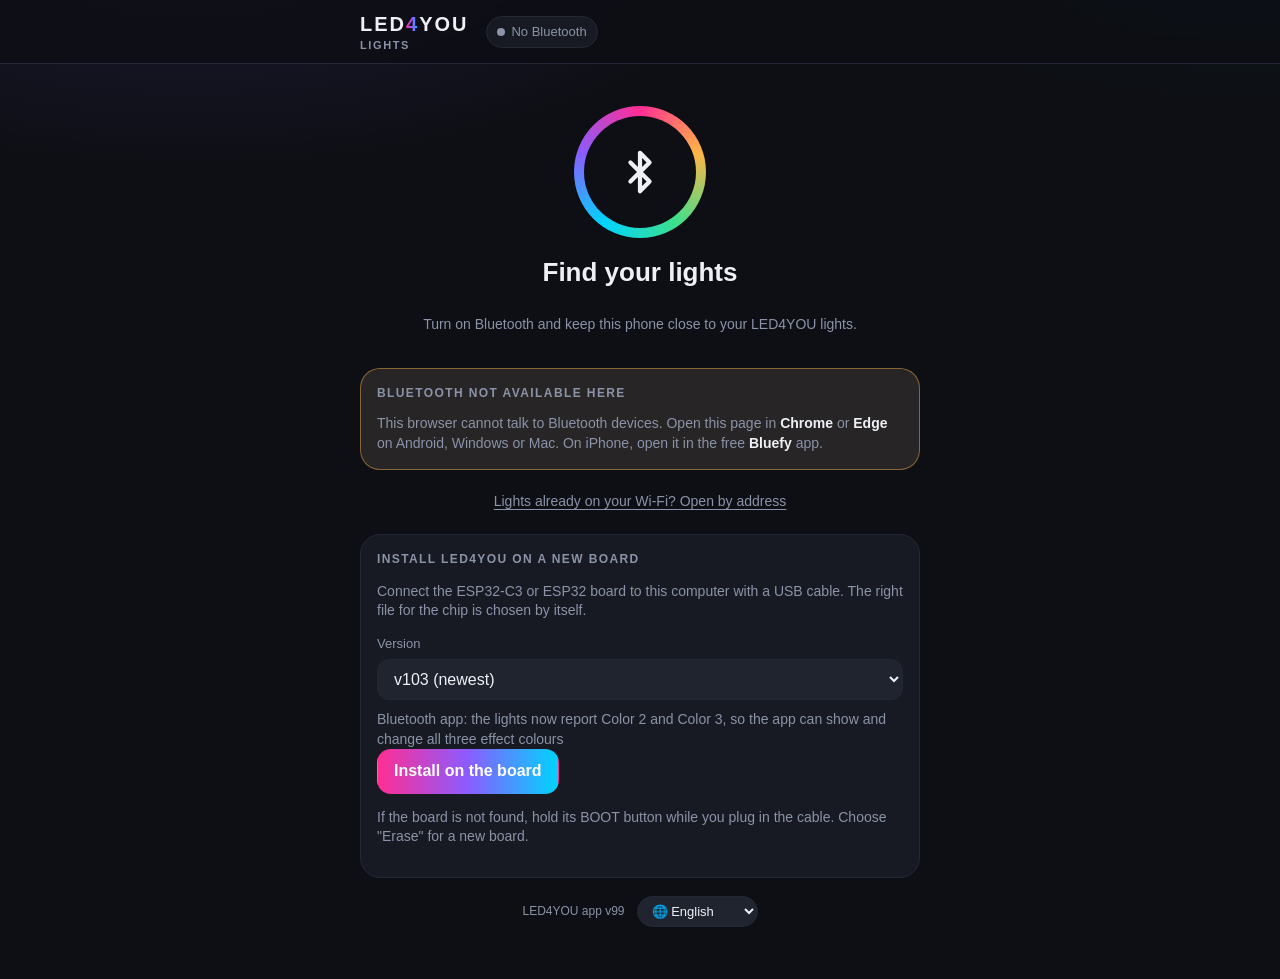
==== index.html @ 5abee354 "App v99: pictures move together or take turns in the GIF maker Co-Authored-By: Claude Opus 5.5 <nore" ====
<!doctype html>
<html lang="en">
<head>
<meta charset="utf-8">
<meta name="viewport" content="width=device-width, initial-scale=1, viewport-fit=cover">
<title>LED4YOU</title>
<meta name="theme-color" content="#0d0f14">
<link rel="manifest" href="manifest.webmanifest">
<script src="i18n.js?v=99"></script>
<script src="studio.js?v=99"></script>
<link rel="icon" href="icon-192.png" type="image/png">
<link rel="apple-touch-icon" href="icon-192.png">
<meta name="mobile-web-app-capable" content="yes">
<style>
/* Layout: one column of control cards under a sticky connection header; matches the LED4YOU v4 web UI */
:root {
	--bg: #0d0f14; --card: #171a22; --line: #232836; --raise: #20242f;
	--fg: #eef0f6; --muted: #8b93a8; --hot: #ff2e93; --violet: #8b5cff; --cyan: #00d4ff; --amber: #ffb547;
	--ok: #3ee089; --bad: #ff4d6d;
	--ag: linear-gradient(90deg, var(--hot), var(--violet) 50%, var(--cyan));
	--font: "Segoe UI", Roboto, "Helvetica Neue", Arial, sans-serif;
	--rad: 20px; --rad-s: 14px;
	color-scheme: dark;
}
* { box-sizing: border-box; }
[hidden] { display: none !important; }
html, body { margin: 0; }
body {
	background: radial-gradient(900px 420px at 15% -120px, rgba(139,92,255,.16), transparent 70%), radial-gradient(800px 380px at 100% -160px, rgba(0,212,255,.10), transparent 70%), var(--bg);
	background-attachment: fixed;
	color: var(--fg); font: 16px/1.4 var(--font);
	padding-left: max(16px, env(safe-area-inset-left, 0px)); padding-right: max(16px, env(safe-area-inset-right, 0px));
	padding-bottom: calc(24px + env(safe-area-inset-bottom, 0px));
	-webkit-tap-highlight-color: transparent;
}
main { max-width: 560px; margin: 0 auto; padding-top: 14px; display: flex; flex-direction: column; gap: 12px; }
header {
	position: sticky; top: 0; z-index: 5; margin: 0 calc(-1 * max(16px, env(safe-area-inset-left, 0px)));
	padding: calc(10px + env(safe-area-inset-top, 0px)) max(16px, env(safe-area-inset-right, 0px)) 10px max(16px, env(safe-area-inset-left, 0px));
	background: rgba(13,15,20,.85); -webkit-backdrop-filter: blur(14px); backdrop-filter: blur(14px);
	border-bottom: 1px solid var(--line);
}
.hrow { max-width: 560px; margin: 0 auto; display: flex; align-items: center; gap: 10px; }
.logo { font-weight: 800; font-size: 20px; letter-spacing: 2px; }
.logo b { background: var(--ag); -webkit-background-clip: text; background-clip: text; color: transparent; }
.logo small { display: block; font-size: 11px; letter-spacing: 1.6px; color: var(--muted); font-weight: 700; text-transform: uppercase; }
.pill { margin-left: auto; display: inline-flex; align-items: center; gap: 6px; font-size: 13px; color: var(--muted); padding: 6px 10px; border-radius: 999px; border: 1px solid var(--line); background: var(--card); white-space: nowrap; max-width: 52vw; overflow: hidden; text-overflow: ellipsis; }
.pill i { width: 8px; height: 8px; border-radius: 50%; background: var(--muted); flex: none; }
.pill.on i { background: var(--ok); box-shadow: 0 0 8px var(--ok); }
.pill.busy i { background: var(--amber); animation: blink 1s infinite; }
@keyframes blink { 50% { opacity: .3; } }
button { font: inherit; color: inherit; cursor: pointer; }
.btn { border: 1px solid var(--line); background: var(--raise); border-radius: var(--rad-s); padding: 10px 16px; }
.btn:hover { border-color: var(--violet); }
.btn.primary { background: var(--ag); border-color: transparent; color: #fff; font-weight: 700; }
:focus-visible { outline: 2px solid var(--cyan); outline-offset: 2px; }
.card { background: var(--card); border: 1px solid var(--line); border-radius: var(--rad); padding: 16px; }
.ct { font-size: 12px; font-weight: 700; letter-spacing: 1.4px; text-transform: uppercase; color: var(--muted); margin: 0 0 12px; display: flex; justify-content: space-between; align-items: center; }
.ct span { letter-spacing: 0; text-transform: none; font-weight: 600; color: var(--fg); font-variant-numeric: tabular-nums; }
.note { font-size: 14px; color: var(--muted); }
.note b { color: var(--fg); }
.warn { border-color: rgba(255,181,71,.45); background: linear-gradient(rgba(255,181,71,.07), rgba(255,181,71,.07)), var(--card); }
.connect-card { display: flex; flex-direction: column; gap: 12px; align-items: flex-start; }
#controls.off { opacity: .45; pointer-events: none; filter: saturate(.6); }
#controls { display: flex; flex-direction: column; gap: 12px; transition: opacity .3s; }

/* power + brightness */
.power-row { display: flex; align-items: center; gap: 16px; }
#power { width: 64px; height: 64px; flex: none; border-radius: 50%; border: 1px solid var(--line); background: var(--raise); color: var(--muted); display: grid; place-items: center; transition: background .3s, box-shadow .3s, color .3s; }
#power svg { width: 28px; height: 28px; }
#power.lit { background: var(--ag); color: #fff; border-color: transparent; box-shadow: 0 0 22px -2px rgba(255,46,147,.7); }
.bri { flex: 1; min-width: 0; }
input[type=range] { -webkit-appearance: none; appearance: none; width: 100%; height: 32px; background: transparent; margin: 0; }
input[type=range]::-webkit-slider-runnable-track { height: 8px; border-radius: 8px; background: linear-gradient(90deg, var(--fill) var(--p, 50%), var(--raise) var(--p, 50%)); }
input[type=range]::-moz-range-track { height: 8px; border-radius: 8px; background: linear-gradient(90deg, var(--fill) var(--p, 50%), var(--raise) var(--p, 50%)); }
input[type=range]::-webkit-slider-thumb { -webkit-appearance: none; width: 24px; height: 24px; margin-top: -8px; border-radius: 50%; background: #fff; box-shadow: 0 0 0 3px var(--fill), 0 2px 8px rgba(0,0,0,.5); }
input[type=range]::-moz-range-thumb { width: 24px; height: 24px; border: 0; border-radius: 50%; background: #fff; box-shadow: 0 0 0 3px var(--fill), 0 2px 8px rgba(0,0,0,.5); }
#bri { --fill: var(--amber); }
#sx, #ix { --fill: var(--hot); }
.lbl { display: flex; justify-content: space-between; font-size: 13px; color: var(--muted); font-variant-numeric: tabular-nums; }

/* colour */
.color-row { display: flex; gap: 14px; align-items: center; }
.color-row { flex-wrap: wrap; }
.cslots { display: flex; gap: 12px; flex: none; }
.cslot { display: flex; flex-direction: column; align-items: center; gap: 4px; font-size: 12px; color: var(--muted); cursor: pointer; }
.cslot.sel { color: var(--fg); font-weight: 600; }
.cslot input { width: 52px; height: 52px; flex: none; border: 0; padding: 0; background: none; border-radius: 50%; cursor: pointer; }
.cslot.main input { width: 64px; height: 64px; }
.cslot input::-webkit-color-swatch-wrapper { padding: 0; }
.cslot input::-webkit-color-swatch { border: 2px solid var(--line); border-radius: 50%; }
.cslot input::-moz-color-swatch { border: 2px solid var(--line); border-radius: 50%; }
.cslot.sel input::-webkit-color-swatch { border: 3px solid var(--fg); }
.cslot.sel input::-moz-color-swatch { border: 3px solid var(--fg); }
.sw { display: flex; flex-wrap: wrap; gap: 8px; min-width: 0; }
.sw button { width: 34px; height: 34px; border-radius: 12px; border: 1px solid rgba(255,255,255,.12); }

/* effects list */
.search { width: 100%; padding: 11px 14px; border-radius: var(--rad-s); border: 1px solid var(--line); background: var(--raise); color: var(--fg); font: inherit; margin-bottom: 10px; }
.fxbig { margin: 0 0 10px; display: flex; flex-direction: column; gap: 6px; }
#fxlist { max-height: 300px; overflow-y: auto; display: flex; flex-direction: column; gap: 6px; padding-right: 2px; }
#fxlist button { text-align: left; padding: 11px 128px 11px 40px; border-radius: 12px; border: 1px solid var(--line); background: var(--bg); position: relative; }
#fxlist button::before { content: ""; position: absolute; left: 14px; top: 50%; width: 14px; height: 14px; margin-top: -7px; border-radius: 50%; border: 2px solid #3b4255; }
#fxlist button.sel { border-color: transparent; background: linear-gradient(var(--raise), var(--raise)) padding-box, var(--ag) border-box; }
#fxlist button canvas.pv { position: absolute; right: 12px; top: 50%; margin-top: -6px; width: 104px; }
#pallist { max-height: 320px; overflow-y: auto; display: grid; grid-template-columns: repeat(auto-fill, minmax(140px, 1fr)); gap: 6px; margin-top: 8px; }
#pallist button { text-align: left; padding: 8px 10px; border-radius: 12px; border: 1px solid var(--line); background: var(--bg); font-size: 13px; display: flex; flex-direction: column; gap: 6px; }
#pallist button.sel { border-color: transparent; background: linear-gradient(var(--raise), var(--raise)) padding-box, var(--ag) border-box; }
#pallist .pbar { height: 12px; border-radius: 6px; border: 1px solid rgba(255,255,255,.08); }
#fxlist button.sel::before { border: 0; background: var(--ag); }
.fx-sliders { display: grid; gap: 6px; margin-top: 14px; }
select { width: 100%; padding: 11px 14px; border-radius: var(--rad-s); border: 1px solid var(--line); background: var(--raise); color: var(--fg); font: inherit; }

/* presets */
.pgrid { display: grid; grid-template-columns: repeat(5, 1fr); gap: 8px; }
.pgrid button { padding: 12px 0; border-radius: 12px; border: 1px solid var(--line); background: var(--raise); font-weight: 700; font-variant-numeric: tabular-nums; }
.pgrid button { position: relative; color: var(--muted); }
.pgrid button.has { color: var(--fg); border-color: var(--violet); background: color-mix(in srgb, var(--violet) 22%, var(--raise)); }
.pgrid button.has::after { content: ""; position: absolute; top: 6px; right: 6px; width: 6px; height: 6px; border-radius: 50%; background: var(--cyan); }
.pgrid button.sel { background: var(--ag); color: #fff; border-color: transparent; }
.pgrid.saving button { border: 2px dashed var(--amber); }
#psCur { font-weight: 600; }
.fwnote { border-color: var(--cyan); background: linear-gradient(135deg, #0b2a3a, var(--card) 60%); }
.fwnote .btn { margin-top: 10px; }
.peekcard canvas { width: 100%; display: block; border-radius: 12px; background: #05060a; }
.appver { text-align: center; font-size: 12px; color: var(--muted); padding: 18px 0 28px; display: flex; gap: 12px; justify-content: center; align-items: center; flex-wrap: wrap; }
.langpick { background: var(--raise); color: var(--fg); border: 1px solid var(--line); border-radius: 999px; padding: 6px 10px; font: inherit; font-size: 13px; width: auto; }
.psedit { margin-top: 12px; padding-top: 12px; border-top: 1px solid var(--line); display: flex; flex-direction: column; gap: 8px; }
.psedit label { font-size: 13px; color: var(--muted); }
.psedit .prow { margin-top: 0; }
.prow { display: flex; gap: 8px; align-items: center; margin-top: 12px; }
.prow .note { flex: 1; font-size: 13px; color: var(--muted); }
#psSave.on { background: var(--amber); color: #1a1205; border-color: transparent; font-weight: 700; }
.wifi { display: flex; flex-direction: column; gap: 6px; }
.wifi label { font-size: 13px; color: var(--muted); }
.wifi .search { margin-bottom: 6px; }
.wifi .btn { align-self: flex-start; margin-top: 4px; }
#wifiState.ok { color: var(--ok); }
#wifiMsg a { color: var(--cyan); }
.screen { display: flex; flex-direction: column; gap: 12px; }
.hello { font-size: 24px; line-height: 1.2; margin: 8px 2px 4px; text-wrap: balance; }
.choice { display: flex; align-items: center; gap: 16px; text-align: left; padding: 20px 18px; border-radius: var(--rad); border: 1px solid var(--line); background: var(--card); transition: border-color .2s, transform .1s; }
.choice:hover { border-color: var(--violet); }
.choice:active { transform: scale(.99); }
.choice .ic { width: 56px; height: 56px; flex: none; border-radius: 18px; display: grid; place-items: center; color: #fff; }
.choice .ic svg { width: 28px; height: 28px; }
.choice .ic.ble { background: linear-gradient(135deg, var(--violet), var(--cyan)); }
.choice .ic.wifi { background: linear-gradient(135deg, var(--hot), var(--amber)); }
.choice .txt { display: flex; flex-direction: column; gap: 4px; min-width: 0; }
.choice b { font-size: 18px; }
.choice small { color: var(--muted); font-size: 14px; }
.choice[disabled] { opacity: .5; cursor: not-allowed; }
.back { width: 38px; height: 38px; border-radius: 12px; border: 1px solid var(--line); background: var(--card); font-size: 18px; }
.linkbtn { display: inline-block; margin-top: 12px; text-decoration: none; color: var(--fg); }
.saved { display: flex; flex-wrap: wrap; gap: 8px; margin: 12px 0; }
.saved:empty { display: none; }
.saved a { padding: 8px 12px; border-radius: 999px; border: 1px solid var(--line); background: var(--raise); color: var(--fg); text-decoration: none; font-size: 14px; }
.hero { display: flex; flex-direction: column; align-items: center; text-align: center; gap: 10px; padding: 28px 8px 8px; }
.hero h1 { margin: 6px 0 0; font-size: 26px; }
.ring { width: 132px; height: 132px; border-radius: 50%; display: grid; place-items: center; background: conic-gradient(from 0deg, var(--hot), var(--amber), var(--ok), var(--cyan), var(--violet), var(--hot)); animation: spin 8s linear infinite; }
.ring span { width: 112px; height: 112px; border-radius: 50%; background: var(--bg); display: grid; place-items: center; color: var(--fg); animation: spin 8s linear infinite reverse; }
.ring svg { width: 46px; height: 46px; }
@keyframes spin { to { transform: rotate(360deg); } }
.btn.big { font-size: 18px; padding: 14px 34px; margin-top: 8px; border-radius: 18px; }
.linkish { background: none; border: 0; color: var(--muted); text-decoration: underline; text-underline-offset: 3px; padding: 10px; align-self: center; font-size: 14px; }
.ipbig { font-size: 28px; font-weight: 800; letter-spacing: .5px; font-variant-numeric: tabular-nums; margin-bottom: 4px; }
.row { display: flex; flex-wrap: wrap; gap: 8px; margin-top: 12px; }
.install { margin-left: auto; padding: 7px 12px; font-size: 13px; border-radius: 999px; }
.install + .pill { margin-left: 8px; }
#layBox, #scanBox { display: flex; flex-direction: column; gap: 12px; }
.tabs { display: flex; gap: 4px; background: var(--card); border: 1px solid var(--line); border-radius: 16px; padding: 4px; overflow-x: auto; scrollbar-width: none; }
.tabs button { flex: 1 1 auto; padding: 9px 8px; border-radius: 12px; border: 0; background: none; color: var(--muted); font-weight: 600; font-size: 13px; white-space: nowrap; }
.tabs button.sel { background: var(--raise); color: var(--fg); }
.pane { display: flex; flex-direction: column; gap: 12px; }
.fxkind { margin-bottom: 10px; }
.filebtn { display: inline-block; margin-top: 12px; }
.pacanvas { display: block; margin: 14px auto 0; width: min(100%, 256px); image-rendering: pixelated; border-radius: 8px; border: 1px solid var(--line); background: #000; }
.bar { height: 8px; border-radius: 8px; background: var(--raise); margin-top: 12px; overflow: hidden; }
.bar i { display: block; height: 100%; width: 0; background: var(--ag); transition: width .2s; }
.giflist { display: flex; flex-direction: column; gap: 6px; }
.gifrow { display: flex; align-items: center; gap: 8px; padding: 8px 10px; border: 1px solid var(--line); border-radius: 12px; background: var(--bg); }
.gifrow span { flex: 1; min-width: 0; overflow: hidden; text-overflow: ellipsis; white-space: nowrap; }
.gifrow button { padding: 6px 12px; border-radius: 10px; border: 1px solid var(--line); background: var(--raise); font-size: 14px; }
.setup { display: flex; flex-direction: column; gap: 6px; }
.setup label { font-size: 13px; color: var(--muted); }
.setup select { margin-bottom: 8px; }
.two { display: grid; grid-template-columns: 1fr 1fr; gap: 10px; }
.pnlist { display: flex; flex-direction: column; gap: 8px; margin: 6px 0 4px; }
.pnrow { border: 1px solid var(--line); border-radius: 12px; padding: 8px 10px; }
.pnrow .pnh { display: flex; justify-content: space-between; align-items: center; font-weight: 600; margin-bottom: 6px; }
.pngrid { display: grid; grid-template-columns: repeat(4, 1fr); gap: 6px; font-size: 12px; color: var(--muted); }
.pngrid input { width: 100%; min-width: 0; padding: 6px 8px; border-radius: 8px; border: 1px solid var(--line); background: var(--raise, #1a1a22); color: inherit; font: inherit; font-size: 14px; }
.dxmap { grid-template-columns: repeat(3, 1fr); margin-top: 8px; }
.dxmap select { width: 100%; padding: 6px; }
.dxlights { display: flex; flex-direction: column; gap: 6px; margin: 6px 0 10px; }
.dxlrow { display: grid; grid-template-columns: 64px 1fr 92px; gap: 6px; align-items: center; font-size: 13px; }
.dxlrow select, .dxlrow input[type=number] { width: 100%; min-width: 0; padding: 6px 8px; border-radius: 8px; border: 1px solid var(--line); background: var(--raise); color: inherit; font: inherit; font-size: 14px; margin: 0; }
.dxlrow input[type=color] { width: 100%; height: 34px; padding: 0; border: 1px solid var(--line); border-radius: 8px; background: none; }
.outgrid { grid-template-columns: 1fr 1fr; }
.outmx { margin-top: 10px; padding-top: 8px; border-top: 1px dashed var(--line); display: flex; flex-direction: column; gap: 6px; }
.outmx > label:not(.chk) { display: flex; flex-direction: column; gap: 4px; font-size: 12px; color: var(--muted); }
.outmx select { width: 100%; padding: 6px 8px; border-radius: 8px; border: 1px solid var(--line); background: var(--raise, #1a1a22); color: inherit; font: inherit; font-size: 14px; }
.outmx .chk { margin: 2px 0; }
.pnsub { border: 1px solid var(--line); border-radius: 10px; padding: 6px 8px; }
.pnsub .pnh { margin-bottom: 4px; font-size: 13px; }
.outmx details .pngrid { margin: 8px 0; }
.tgtcard:has(.tgtbar[hidden]), .tgtcard:empty { display: none; }
.tgtcard .tgtbar { margin: 0; }
.outgrid select { width: 100%; min-width: 0; padding: 6px 8px; border-radius: 8px; border: 1px solid var(--line); background: var(--raise, #1a1a22); color: inherit; font: inherit; font-size: 14px; }
.pncv { width: 100%; height: auto; display: block; margin-top: 10px; border-radius: 12px; background: #0b0b10; }
#toast { position: fixed; left: 50%; bottom: calc(20px + env(safe-area-inset-bottom, 0px)); transform: translate(-50%, 140%); transition: transform .3s; background: var(--raise); border: 1px solid var(--line); padding: 10px 16px; border-radius: 12px; font-size: 14px; max-width: calc(100% - 32px); z-index: 9; }
#toast.show { transform: translate(-50%, 0); visibility: visible; }
#toast { visibility: hidden; }
@media (prefers-reduced-motion: reduce) { * { transition: none !important; animation: none !important; } }
</style>
</head>
<body>
<header>
	<div class="hrow">
		<button class="back" id="backBtn" type="button" aria-label="Back to start" hidden>&#8592;</button>
		<div class="logo">LED<b>4</b>YOU<small id="subtitle">Lights</small></div>
		<button class="btn install" id="installBtn" type="button" hidden>Install app</button>
		<div class="pill" id="status" role="status"><i></i><span id="statusText">Not connected</span></div>
	</div>
</header>
<main>
	<section id="sStart" class="screen">
		<div class="hero">
			<div class="ring" aria-hidden="true"><span><svg viewBox="0 0 24 24" fill="none" stroke="currentColor" stroke-width="2.2" stroke-linecap="round" stroke-linejoin="round"><path d="M7 7l10 10-5 5V2l5 5L7 17"/></svg></span></div>
			<h1>Find your lights</h1>
			<p class="note">Turn on Bluetooth and keep this phone close to your LED4YOU lights.</p>
			<button class="btn primary big" id="connectBtn" type="button">Find lights</button>
		</div>
		<section class="card warn" id="unsupported" hidden>
		<div class="ct">Bluetooth not available here</div>
		<div class="note">This browser cannot talk to Bluetooth devices. Open this page in <b>Chrome</b> or <b>Edge</b> on Android, Windows or Mac. On iPhone, open it in the free <b>Bluefy</b> app.</div>
	</section>
		<button class="linkish" id="goAddr" type="button">Lights already on your Wi-Fi? Open by address</button>
		<section class="card" id="installCard">
			<div class="ct">Install LED4YOU on a new board</div>
			<p class="note">Connect the ESP32-C3 or ESP32 board to this computer with a USB cable. The right file for the chip is chosen by itself.</p>
			<div id="installBox" hidden>
				<label for="fwVer" class="lab">Version</label>
				<select id="fwVer" class="search" data-notr></select>
				<div class="note" id="fwVerNotes"></div>
				<div id="installBtnBox"></div>
				<p class="note">If the board is not found, hold its BOOT button while you plug in the cable. Choose "Erase" for a new board.</p>
			</div>
			<p class="note warnline" id="installNoSerial" hidden>Installing needs Chrome or Edge on a computer (Windows, Mac or Linux). Phones cannot do it.</p>
		</section>
	</section>

	<section id="sChoose" class="screen" hidden>
		<h1 class="hello">Connected to <span id="devName" data-notr>LED4YOU</span></h1>
		<p class="note">How do you want to use the lights?</p>
		<button class="choice" id="pickBle" type="button">
			<span class="ic ble"><svg viewBox="0 0 24 24" fill="none" stroke="currentColor" stroke-width="2.2" stroke-linecap="round" stroke-linejoin="round"><path d="M7 7l10 10-5 5V2l5 5L7 17"/></svg></span>
			<span class="txt"><b>Continue with Bluetooth</b><small>Quick controls right here. No Wi-Fi needed.</small></span>
		</button>
		<button class="choice" id="pickWifi" type="button">
			<span class="ic wifi"><svg viewBox="0 0 24 24" fill="none" stroke="currentColor" stroke-width="2.2" stroke-linecap="round"><path d="M2 8.5a15 15 0 0 1 20 0"/><path d="M5.5 12a10 10 0 0 1 13 0"/><path d="M9 15.5a5 5 0 0 1 6 0"/><circle cx="12" cy="19" r="1.2" fill="currentColor"/></svg></span>
			<span class="txt"><b>Use Wi-Fi</b><small id="wifiHint">Connect the lights to your Wi-Fi and open the full LED4YOU page.</small></span>
		</button>
	</section>

	<section id="sWifi" class="screen" hidden>
		<section class="card" id="wifiOpenCard" hidden>
			<div class="ct">Your lights are on Wi-Fi</div>
			<div class="ipbig" id="ipText"></div>
			<p class="note">This phone must be on the same Wi-Fi network.</p>
			<div class="row">
				<button class="btn primary" id="openFull" type="button">Open LED4YOU</button>
				<button class="btn" id="changeNet" type="button">Use another network</button>
			</div>
		</section>
		<section class="card" id="wifiCard">
		<div class="ct">Connect the lights to your Wi-Fi <span id="wifiState"></span></div>
		<form id="wifiForm" class="wifi" autocomplete="off">
			<label for="ssid">Network name (2.4 GHz)</label>
			<input id="ssid" class="search" type="text" required maxlength="32" placeholder="Your home Wi-Fi">
			<label for="pass">Password</label>
			<input id="pass" class="search" type="password" maxlength="64" placeholder="Wi-Fi password">
			<button class="btn primary" id="wifiBtn" type="submit">Send to LED4YOU</button>
			<div class="note" id="wifiMsg" aria-live="polite"></div>
			<div class="note warnline" id="wifiDiag" hidden></div>
		</form>
		<div id="wifiRetry" hidden>
			<p class="note">The Wi-Fi setup of the lights did not answer. Try again; if it keeps failing, restart the lights and connect again.</p>
			<button class="btn primary" id="wifiRetryBtn" type="button">Try again</button>
		</div>
	</section>
	</section>

	<section id="sAddr" class="screen" hidden>
		<section class="card">
			<div class="ct">Lights on your Wi-Fi</div>
			<form id="addrForm" class="wifi" autocomplete="off">
				<label for="addr">Address of the lights</label>
				<input id="addr" class="search" type="text" inputmode="url" placeholder="192.168.1.57 or led4you-243798.local" required>
				<button class="btn primary" type="submit">Open LED4YOU</button>
			</form>
			<div id="saved" class="saved"></div>
			<div class="note">The address shows in your router's device list, or at the end of the Bluetooth Wi-Fi setup.</div>
		</section>
		<section class="card">
			<div class="ct">No home Wi-Fi nearby?</div>
			<div class="note">Connect this phone to the Wi-Fi network <b>LED4YOU-AP</b> (password <b>wled1234</b>), then open the lights' own page.</div>
			<a class="btn linkbtn" href="http://4.3.2.1" target="_blank" rel="noopener">Open 4.3.2.1</a>
		</section>
	</section>

	<section id="sBle" class="screen" hidden>
		<nav class="tabs" id="bleTabs" role="tablist">
			<button type="button" class="sel" data-pane="paneCtl" role="tab">Controls</button>
			<button type="button" data-pane="paneText" role="tab">Text</button>
			<button type="button" data-pane="paneLeds" role="tab">My LEDs</button>
			<button type="button" data-pane="paneImg" role="tab">Images</button>
			<button type="button" data-pane="paneLay" role="tab">See it</button>
			<button type="button" data-pane="paneMore" role="tab">More</button>
			<button type="button" data-pane="paneSetup" role="tab">Setup</button>
		</nav>
		<div id="paneText" class="pane" hidden></div>
		<div id="paneLeds" class="pane" hidden></div>
		<div id="paneMore" class="pane" hidden></div>
		<div id="paneLay" class="pane" hidden></div>
		<div id="paneImg" class="pane" hidden>
			<section class="card">
				<div class="ct">Pixel art <span id="paSize"></span></div>
				<div class="note">Pick a photo or drawing. It is shrunk to your LEDs and shown right away.</div>
				<label class="btn filebtn">Choose image<input id="paFile" type="file" accept="image/*" hidden></label>
				<canvas id="paCanvas" class="pacanvas" width="16" height="16" hidden></canvas>
				<div class="row"><button class="btn primary" id="paSend" type="button" disabled>Show on the lights</button></div>
				<div class="note" id="paMsg"></div>
			</section>
			<section class="card">
				<div class="ct">GIF animation</div>
				<div class="note">Small GIFs made for LED matrices work best (up to 64 KB). The lights resize them to fit.</div>
				<label class="btn filebtn">Choose GIF<input id="gifFile" type="file" accept="image/gif" hidden></label>
				<div class="bar" id="gifBar" hidden><i id="gifProg"></i></div>
				<div class="note" id="gifMsg"></div>
			</section>
			<section class="card">
				<div class="ct">On the lights <span id="fsFree"></span></div>
				<div id="gifList" class="giflist"><div class="note">No GIFs stored yet.</div></div>
			</section>
			<div id="gifMaker"></div>
			<div id="gifPack"></div>
		</div>
		<div id="paneSetup" class="pane" hidden>
			<section class="card">
				<div class="ct">LED setup</div>
				<form id="setupForm" class="setup" autocomplete="off">
					<div class="lab">LED outputs: one data pin (GPIO) each. They all work at the same time, one after the other in the LED numbering.</div>
					<div id="suOuts" class="pnlist"></div>
					<div class="row"><button class="btn" id="suOutAdd" type="button">Add output</button></div>
					<label class="chk"><input type="checkbox" id="suTest"> Test mode: more outputs and any pin</label>
					<div class="note" id="suOutNote"></div>
					<input id="suMx" type="checkbox" hidden>
					<div id="suMxBox" hidden>
						<div class="lab">Layout of the matrix outputs (each colour = one output)</div>
						<canvas id="suPnCv" class="pncv" width="600" height="300"></canvas>
						<div class="note" id="suMxNote"></div>
					</div>
					<label for="suMa">Power limit (mA, 0 = no limit)</label><input id="suMa" class="search" type="number" min="0" max="65000" step="50">
					<div class="note">USB from a computer gives about 500 mA, a phone charger 1000 to 2000 mA.</div>
					<div class="row"><button class="btn primary" id="suSave" type="submit">Save and restart</button></div>
					<div class="note" id="suMsg">The lights restart after saving. Reconnect after a few seconds.</div>
					<details class="more"><summary>What the lights report</summary><div class="note" id="suDiag" data-notr></div></details>
				</form>
			</section>
			<div id="suZones"></div>
			<section class="card" id="bpCard">
				<div class="ct">Start-up</div>
				<div class="note">What the lights show when they switch on or restart. A preset brings back its zones and effects too.</div>
				<label for="bpSel">Start with</label>
				<select id="bpSel" data-notr></select>
				<div class="note" id="bpMsg"></div>
			</section>
			<section class="card" id="dxCard">
				<div class="ct">DMX output</div>
				<div class="note">Sends the colours to DMX lights (spotlights, LED bars, PAR cans…) through an RS-485 module (for example a MAX485, or the DMX terminal of the LED4YOU base board). Each DMX light follows one LED: light 1 the colour of the first LED you choose, light 2 the next one, and so on. Or they follow the music.</div>
				<form id="dxForm" class="setup" autocomplete="off">
					<label class="chk"><input id="dxOn" type="checkbox"> Send DMX</label>
					<div id="dxBox">
						<label for="dxMu">The DMX lights follow</label>
						<select id="dxMu">
							<option value="0">The LEDs</option>
							<option value="1">Music: pulse with the volume</option>
							<option value="2">Music: new colour on each beat</option>
							<option value="3">Music: bass, mids, treble (red, green, blue)</option>
							<option value="4">Music: strobe on the beat (colours)</option>
							<option value="5">Each light its own job</option>
						</select>
						<div id="dxMuBox" hidden>
							<div class="lbl"><span>Music sensitivity</span><span id="dxSeVal"></span></div>
							<input id="dxSe" type="range" min="0" max="255" value="128" aria-label="Music sensitivity">
						</div>
						<div class="note" id="dxMuNote"></div>
						<div id="dxLights" class="dxlights" hidden></div>
						<div id="dxSound" hidden></div>
						<label for="dxPin">DMX data pin (GPIO, to DI of the RS-485 module)</label><input id="dxPin" class="search" type="number" min="0" max="48" value="10">
						<label for="dxType">Channels of each DMX light</label>
						<select id="dxType">
							<option value="1,2,3">3 channels: red, green, blue</option>
							<option value="1,2,3,4">4 channels: red, green, blue, white</option>
							<option value="5,1,2,3">4 channels: dimmer, red, green, blue</option>
							<option value="1,2,3,5">4 channels: red, green, blue, dimmer</option>
							<option value="5,1,2,3,4">5 channels: dimmer, red, green, blue, white</option>
							<option value="5,1,2,3,0,0,0">7 channels: dimmer, red, green, blue, 3 channels at 0 (strobe, mode, speed)</option>
							<option value="custom">Other (choose each channel)</option>
						</select>
						<div id="dxCustom" hidden>
							<label for="dxChan">Number of channels</label><input id="dxChan" class="search" type="number" min="1" max="15" value="4">
							<div id="dxMap" class="pngrid dxmap"></div>
						</div>
						<div class="two"><div><label for="dxStart">Address of light 1</label><input id="dxStart" class="search" type="number" min="1" max="512" value="1"></div>
						<div><label for="dxGap">Address step</label><input id="dxGap" class="search" type="number" min="1" max="512" value="3"></div></div>
						<div class="two"><div id="dxLedBox"><label for="dxLed">Light 1 follows LED</label><input id="dxLed" class="search" type="number" min="1" max="1500" value="1"></div>
						<div><label for="dxN">How many lights</label><input id="dxN" class="search" type="number" min="1" max="170" value="1"></div></div>
						<div class="note" id="dxNote"></div>
					</div>
					<div class="note" id="dxStat" data-notr></div>
					<div class="row"><button class="btn primary" id="dxSave" type="submit">Save and restart</button><button class="btn" id="dxTest" type="button">Test: all lights white</button></div>
					<div class="note" id="dxMsg"></div>
				</form>
			</section>
			<div id="suExtra"></div>
			<section class="card" id="btOffCard">
				<div class="ct">Bluetooth</div>
				<div class="note">Bluetooth uses about 50 KB of the board's memory. With Wi-Fi working it switches itself off 1 minute after you leave this app. Switch it off now to give that memory to the LEDs straight away (big matrices, several zones, 2D effects). To use Bluetooth again: switch it on in the Studio over Wi-Fi (More tab or Info in the LED4YOU page), or restart the lights.</div>
				<div class="row"><button class="btn" id="btOff" type="button">Switch Bluetooth off now</button></div>
			</section>
		</div>
		<div id="controls" class="pane">
		<section class="card fwnote" id="fwNote" hidden>
			<div class="ct">Update available</div>
			<div class="note" id="fwText"></div>
			<button class="btn primary" id="fwOpen" type="button" hidden>Open the Studio to update</button>
			<div class="note" id="fwWifi" hidden>Connect the lights to Wi-Fi to update them.</div>
		</section>
		<div id="fxTarget" class="card tgtcard"></div>
		<section class="card peekcard" id="peekCard" hidden>
			<div class="ct">Live on your lights</div>
			<canvas id="peek" height="40"></canvas>
		</section>
		<section class="card">
			<div class="power-row">
				<button id="power" type="button" aria-label="Power" title="Power"><svg viewBox="0 0 24 24" fill="none" stroke="currentColor" stroke-width="2.4" stroke-linecap="round"><path d="M12 3v9"/><path d="M6.3 7.2a8 8 0 1 0 11.4 0"/></svg></button>
				<div class="bri">
					<div class="lbl"><span>Brightness</span><span id="briVal">50%</span></div>
					<input id="bri" type="range" min="1" max="255" value="128" aria-label="Brightness">
				</div>
			</div>
		</section>

		<section class="card">
			<div class="ct">Color</div>
			<div class="color-row">
				<div class="cslots" id="cslots">
					<label class="cslot main sel" data-k="0"><input id="col" type="color" value="#ff2e93" aria-label="Main color"><span>Main</span></label>
					<label class="cslot" data-k="1"><input id="col2" type="color" value="#000000" aria-label="Color 2"><span>Color 2</span></label>
					<label class="cslot" data-k="2"><input id="col3" type="color" value="#000000" aria-label="Color 3"><span>Color 3</span></label>
				</div>
				<div class="sw" id="swatches"></div>
			</div>
			<div class="note">Effects with 2 or 3 colors use Color 2 and Color 3 (Color 2 is often the background). Tap a circle, then a color below.</div>
		</section>

		<section class="card">
			<div class="ct">Effect <span id="fxName" data-notr>Solid</span></div>
			<div class="segs fxkind" id="fxKind"><button type="button" class="seg sel" data-k="strip">Strip</button><button type="button" class="seg" data-k="matrix">Matrix</button></div>
			<input class="search" id="fxSearch" type="search" placeholder="Search effects" aria-label="Search effects">
			<div id="fxBigWrap" class="fxbig" hidden><div class="note">How the chosen effect looks on your matrix (an imitation: the real lights may differ a little).</div></div>
			<div id="fxlist" role="listbox" aria-label="Effects" data-notr></div>
			<div class="fx-sliders">
				<div class="lbl" id="sxRow"><span id="sxName">Speed</span><span id="sxVal">128</span></div>
				<input id="sx" type="range" min="0" max="255" value="128" aria-label="Effect speed">
				<div class="lbl" id="ixRow"><span id="ixName">Intensity</span><span id="ixVal">128</span></div>
				<input id="ix" type="range" min="0" max="255" value="128" aria-label="Effect intensity">
				<div class="note" id="fxNoCtl" hidden>This effect has no settings: it uses your color.</div>
			</div>
		</section>

		<section class="card" id="palCard">
			<div class="ct">Palette</div>
			<input class="search" id="palSearch" type="search" placeholder="Search palettes" aria-label="Search palettes">
			<div id="pallist" role="listbox" aria-label="Palettes" data-notr></div>
		</section>

		<section class="card">
			<div class="ct">Presets <span id="psCur" data-notr></span></div>
			<div class="pgrid" id="presets"></div>
			<div class="prow">
				<span class="note" id="psNote">Tap a number to load it.</span>
				<button class="btn" id="psSave" type="button" aria-pressed="false">Save</button>
			</div>
			<div class="psedit" id="psEdit" hidden>
				<label for="psEditName">Name for preset <b id="psEditNum"></b></label>
				<input id="psEditName" class="search" type="text" maxlength="32">
				<div class="prow">
					<button class="btn primary" id="psStore" type="button">Save here</button>
					<button class="btn" id="psDel" type="button">Delete</button>
					<button class="btn" id="psCancel" type="button">Cancel</button>
				</div>
			</div>
		</section>
	</div>
	</section>
</main>
<div class="appver" id="appVer"><span data-notr>LED4YOU app v99</span></div>
<div id="toast" role="alert"></div>
<script>
const FX=[[0,"Solid",0],[1,"Blink",0],[2,"Breathe",0],[3,"Wipe",0],[4,"Wipe Random",0],[5,"Random Colors",0],[6,"Sweep",0],[7,"Dynamic",0],[8,"Colorloop",0],[9,"Rainbow",0],[10,"Scan",0],[11,"Scan Dual",0],[12,"Fade",0],[13,"Theater",0],[14,"Theater Rainbow",0],[15,"Running",0],[16,"Saw",0],[17,"Twinkle",0],[18,"Dissolve",0],[19,"Dissolve Rnd",0],[20,"Sparkle",0],[21,"Sparkle Dark",0],[22,"Sparkle+",0],[23,"Strobe",0],[24,"Strobe Rainbow",0],[25,"Strobe Mega",0],[26,"Blink Rainbow",0],[27,"Android",0],[28,"Chase",0],[29,"Chase Random",0],[30,"Chase Rainbow",0],[31,"Chase Flash",0],[32,"Chase Flash Rnd",0],[33,"Rainbow Runner",0],[34,"Colorful",0],[35,"Traffic Light",0],[36,"Sweep Random",0],[37,"Chase 2",0],[38,"Aurora",0],[39,"Stream",0],[40,"Scanner",0],[41,"Lighthouse",0],[42,"Fireworks",0],[43,"Rain",0],[44,"Tetrix",0],[45,"Fire Flicker",0],[46,"Gradient",0],[47,"Loading",0],[48,"Rolling Balls",0],[49,"Fairy",0],[50,"Two Dots",0],[51,"Fairytwinkle",0],[52,"Running Dual",0],[53,"Image",0],[54,"Chase 3",0],[55,"Tri Wipe",0],[56,"Tri Fade",0],[57,"Lightning",0],[58,"ICU",0],[59,"Multi Comet",0],[60,"Scanner Dual",0],[61,"Stream 2",0],[62,"Oscillate",0],[63,"Pride 2015",0],[64,"Juggle",0],[65,"Palette",0],[66,"Fire 2012",0],[67,"Colorwaves",0],[68,"Bpm",0],[69,"Fill Noise",0],[70,"Noise 1",0],[71,"Noise 2",0],[72,"Noise 3",0],[73,"Noise 4",0],[74,"Colortwinkles",0],[75,"Lake",0],[76,"Meteor",0],[77,"Copy Segment",0],[78,"Railway",0],[79,"Ripple",0],[80,"Twinklefox",0],[81,"Twinklecat",0],[82,"Halloween Eyes",0],[83,"Solid Pattern",0],[84,"Solid Pattern Tri",0],[85,"Spots",0],[86,"Spots Fade",0],[87,"Glitter",0],[88,"Candle",0],[89,"Fireworks Starburst",0],[90,"Fireworks 1D",0],[91,"Bouncing Balls",0],[92,"Sinelon",0],[93,"Sinelon Dual",0],[94,"Sinelon Rainbow",0],[95,"Popcorn",0],[96,"Drip",0],[97,"Plasma",0],[98,"Percent",0],[99,"Ripple Rainbow",0],[100,"Heartbeat",0],[101,"Pacifica",0],[102,"Candle Multi",0],[103,"Solid Glitter",0],[104,"Sunrise",0],[105,"Phased",0],[106,"Twinkleup",0],[107,"Noise Pal",0],[108,"Sine",0],[109,"Phased Noise",0],[110,"Flow",0],[111,"Chunchun",0],[112,"Dancing Shadows",0],[113,"Washing Machine",0],[114,"Rotozoomer",1],[115,"Blends",0],[116,"TV Simulator",0],[117,"Dynamic Smooth",0],[118,"Spaceships",1],[119,"Crazy Bees",1],[120,"Ghost Rider",1],[121,"Blobs",1],[122,"Scrolling Text",1],[123,"Drift Rose",1],[124,"Distortion Waves",1],[125,"Soap",1],[126,"Octopus",1],[127,"Waving Cell",1],[128,"Pixels",0],[129,"Pixelwave",0],[130,"Juggles",0],[131,"Matripix",0],[132,"Gravimeter",0],[133,"Plasmoid",0],[134,"Puddles",0],[135,"Midnoise",0],[136,"Noisemeter",0],[137,"Freqwave",0],[138,"Freqmatrix",0],[139,"GEQ",1],[140,"Waterfall",0],[141,"Freqpixels",0],[143,"Noisefire",0],[144,"Puddlepeak",0],[145,"Noisemove",0],[146,"Noise2D",1],[147,"Perlin Move",0],[148,"Ripple Peak",0],[149,"Firenoise",1],[150,"Squared Swirl",1],[151,"PacMan",0],[152,"DNA",1],[153,"Matrix",1],[154,"Metaballs",1],[155,"Freqmap",0],[156,"Gravcenter",0],[157,"Gravcentric",0],[158,"Gravfreq",0],[159,"DJ Light",0],[160,"Funky Plank",1],[161,"Shimmer",0],[162,"Pulser",1],[163,"Blurz",0],[164,"Drift",1],[165,"Waverly",1],[166,"Sun Radiation",1],[167,"Colored Bursts",1],[168,"Julia",1],[172,"Game Of Life",1],[173,"Tartan",1],[174,"Polar Lights",1],[175,"Swirl",1],[176,"Lissajous",1],[177,"Frizzles",1],[178,"Plasma Ball",1],[179,"Flow Stripe",0],[180,"Hiphotic",1],[181,"Sindots",1],[182,"DNA Spiral",1],[183,"Black Hole",1],[184,"Wavesins",0],[185,"Rocktaves",0],[186,"Akemi",1],[187,"PS Volcano",1],[188,"PS Fire",1],[189,"PS Fireworks",1],[190,"PS Vortex",1],[191,"PS Fuzzy Noise",1],[192,"PS Ballpit",1],[193,"PS Box",1],[194,"PS Attractor",1],[195,"PS Impact",1],[196,"PS Waterfall",1],[197,"PS Spray",1],[198,"PS GEQ 2D",1],[199,"PS GEQ Nova",1],[200,"PS Ghost Rider",1],[201,"PS Blobs",1],[202,"PS DripDrop",0],[203,"PS Pinball",0],[204,"PS Dancing Shadows",0],[205,"PS Fireworks 1D",0],[206,"PS Sparkler",0],[207,"PS Hourglass",0],[208,"PS Spray 1D",0],[209,"PS 1D Balance",0],[210,"PS Chase",0],[211,"PS Starburst",0],[212,"PS GEQ 1D",0],[213,"PS Fire 1D",0],[214,"PS Sonic Stream",0],[215,"PS Sonic Boom",0],[216,"PS Springy",0],[217,"PS Galaxy",1],[218,"Color Clouds",0],[219,"Slow Transition",0]];
const PAL=["Default","* Random Cycle","* Color 1","* Colors 1&2","* Color Gradient","* Colors Only","Party","Cloud","Lava","Ocean","Forest","Rainbow","Rainbow Bands","Sunset","Rivendell","Breeze","Red & Blue","Yellowout","Analogous","Splash","Pastel","Sunset 2","Beach","Vintage","Departure","Landscape","Beech","Sherbet","Hult","Hult 64","Drywet","Jul","Grintage","Rewhi","Tertiary","Fire","Icefire","Cyane","Light Pink","Autumn","Magenta","Magred","Yelmag","Yelblu","Orange & Teal","Tiamat","April Night","Orangery","C9","Sakura","Aurora","Atlantica","C9 2","C9 New","Temperature","Aurora 2","Retro Clown","Candy","Toxy Reaf","Fairy Reaf","Semi Blue","Pink Candy","Red Reaf","Aqua Flash","Yelblu Hot","Lite Light","Red Flash","Blink Red","Red Shift","Red Tide","Candy2","Traffic Light"];
// LED4YOU Bluetooth remote: talks to the led4you_ble usermod (control service)
const SVC = 'c0de4c45-4434-594f-55aa-000000000000';
const CMD = 'c0de4c45-4434-594f-55aa-000000000001';
const STA = 'c0de4c45-4434-594f-55aa-000000000002';
const PEEK = 'c0de4c45-4434-594f-55aa-000000000005';
const FXM={"0":[null,null,0],"1":["","Duty cycle",1],"2":["",null,1],"3":["","",1],"4":["",null,1],"5":["","Fade time",1],"6":["","",1],"7":["","",1],"8":["","Saturation",1],"9":["","Size",1],"10":["","# of dots",1],"11":["","# of dots",1],"12":["",null,1],"13":["","Gap size",1],"14":["","Gap size",1],"15":["","Wave width",1],"16":["","Width",1],"17":["","",1],"18":["Repeat speed","Dissolve speed",1],"19":["Repeat speed","Dissolve speed",1],"20":["",null,1],"21":["","",1],"22":["","",1],"23":["",null,1],"24":["",null,1],"25":["","",1],"26":["Frequency","Blink duration",1],"27":["","Width",1],"28":["","Width",1],"29":["","Width",1],"30":["","Width",1],"31":["",null,1],"32":["",null,1],"33":["","Size",1],"34":["","Saturation",1],"35":["","US style",1],"36":["",null,1],"37":["","Width",1],"38":["","",1],"39":["","Zone size",1],"40":["","Trail",1],"41":["","Fade rate",1],"42":[null,"Frequency",1],"43":["","Spawning rate",1],"44":["","Width",1],"45":["","",1],"46":["","Spread",1],"47":["","Fade",1],"48":["","# of balls",1],"49":["","# of flashers",1],"50":["","Dot size",1],"51":["","",1],"52":["","Wave width",1],"53":["","Blur",0],"54":["","Size",1],"55":["",null,1],"56":["",null,1],"57":["","",1],"58":["","",1],"59":["","Fade",1],"60":["","Trail",1],"61":["",null,0],"62":[null,null,0],"63":["",null,0],"64":["","Trail",1],"65":["Shift","Size",1],"66":["Cooling","Spark rate",1],"67":["","Hue",1],"68":["",null,1],"69":["",null,1],"70":["",null,1],"71":["",null,1],"72":["",null,1],"73":["",null,1],"74":["Fade speed","Spawn speed",1],"75":["",null,1],"76":["","Trail",1],"77":[null,"Color shift",0],"78":["","Smoothness",1],"79":["","Wave #",1],"80":["","Twinkle rate",1],"81":["","Twinkle rate",1],"82":["Eye off time","Eye on time",1],"83":["Fg size","Bg size",1],"84":[null,"Size",0],"85":["Spread","Width",1],"86":["Spread","Width",1],"87":["","",1],"88":["","",1],"89":["Chance","Fragments",1],"90":["Gravity","Firing side",1],"91":["Gravity","# of balls",1],"92":["","Trail",1],"93":["","Trail",1],"94":["","Trail",1],"95":["","",1],"96":["Gravity","# of drips",1],"97":["Phase","",1],"98":["","% of fill",1],"99":["","Wave #",1],"100":["","",1],"101":["","Angle",1],"102":["","",1],"103":[null,"",0],"104":["Time [min]","Width",1],"105":["","",1],"106":["","Intensity",1],"107":["","Scale",1],"108":["","Scale",1],"109":["","",1],"110":["","Zones",1],"111":["","Gap size",1],"112":["","# of shadows",1],"113":["","",1],"114":["","Scale",1],"115":["Shift speed","Blend speed",1],"116":["","",1],"117":["","",1],"118":["","Blur",1],"119":["","Blur",1],"120":["Fade rate","Blur",1],"121":["","# blobs",1],"122":["","Y Offset",1],"123":["Fade","Blur",1],"124":["","Scale",1],"125":["","Smoothness",1],"126":["",null,1],"127":["","Blur",1],"128":["Fade rate","# of pixels",1],"129":["","Sensitivity",1],"130":["","# of balls",1],"131":["","Brightness",1],"132":["Rate of fall","Sensitivity",1],"133":["Phase","# of pixels",1],"134":["Fade rate","Puddle size",1],"135":["Fade rate","Max. length",1],"136":["Fade rate","Width",1],"137":["Speed","Sound effect",0],"138":["Speed","Sound effect",0],"139":["Fade speed","Ripple decay",1],"140":["","Adjust color",1],"141":["Fade rate","Starting color and # of pixels",1],"143":["","",0],"144":["Fade rate","Puddle size",1],"145":["Move speed","Fade rate",1],"146":["","Scale",1],"147":["","# of pixels",1],"148":["Fade rate","Max # of ripples",1],"149":["X scale","Y scale",1],"150":[null,"Fade",1],"151":["Speed","# of PowerDots",1],"152":["Scroll speed","Blur",1],"153":["","Spawning rate",0],"154":["",null,1],"155":["Fade rate","Starting color",1],"156":["Rate of fall","Sensitivity",1],"157":["Rate of fall","Sensitivity",1],"158":["Rate of fall","Sensitivity",1],"159":["Speed",null,0],"160":["Scroll speed",null,0],"161":["Speed","Interval",1],"162":["","Blur",1],"163":["Fade rate","Blur",1],"164":["Rotation speed","Blur",1],"165":["Amplification","Sensitivity",1],"166":["Variance","Brightness",0],"167":["Speed","# of lines",1],"168":[null,"Max iterations per pixel",1],"172":["",null,1],"173":["X scale","Y scale",1],"174":["","Scale",1],"175":["","Sensitivity",1],"176":["X frequency","Fade rate",1],"177":["X frequency","Y frequency",1],"178":["Speed",null,1],"179":["Hue speed","Effect speed",1],"180":["X scale","Y scale",1],"181":["","Dot distance",1],"182":["Scroll speed","Y frequency",1],"183":["Fade rate","Outer Y freq.",1],"184":["","Brightness variation",1],"185":[null,null,1],"186":["Color speed","Dance",1],"187":["Speed","Intensity",1],"188":["Speed","Intensity",1],"189":["Launches","Explosion Size",1],"190":["Rotation Speed","Particle Speed",1],"191":["Speed","Particles",1],"192":["Speed","Intensity",1],"193":["","Particles",1],"194":["Mass","Particles",1],"195":["Launches","",1],"196":["Speed","Intensity",1],"197":["Speed","",1],"198":["Speed","Intensity",1],"199":["Speed","Intensity",1],"200":["Speed","Spiral",1],"201":["Speed","Blobs",1],"202":["Speed","",1],"203":["Speed","",1],"204":["Speed","",1],"205":["Gravity","Explosion",1],"206":["Move","",1],"207":["Interval","",1],"208":["Speed(+/-)","",1],"209":["","",1],"210":["","Density",1],"211":["Chance","Fragments",1],"212":["Speed","",1],"213":["","",1],"214":["","",1],"215":["","",1],"216":["Stiffness","Damping",1],"217":["","",1],"218":["","",1],"219":["Time (min)",null,1]};
const FXM_NAMED={'Candy Cane':['','Stripe width',0],'Snowfall':['Fall speed','Amount of snow',0],'Haunted':['Flicker speed','Scare rate',0],'Retro Tree':['Glow speed','Glow depth',0],'My LEDs':['',null,0]};
const FIL = 'c0de4c45-4434-594f-55aa-000000000003', LST = 'c0de4c45-4434-594f-55aa-000000000004';
let fileChar = null, listChar = null;
// Improv Wi-Fi over BLE (https://www.improv-wifi.com/ble/)
const IMP = '00467768-6228-2272-4663-277478268000';
const IMP_STATE = '00467768-6228-2272-4663-277478268001', IMP_ERR = '00467768-6228-2272-4663-277478268002';
const IMP_RPC = '00467768-6228-2272-4663-277478268003', IMP_RES = '00467768-6228-2272-4663-277478268004';
let impRpc = null, impRes = null, impOk = false, changing = false;
const $ = id => document.getElementById(id);
const enc = new TextEncoder(), dec = new TextDecoder();
let lastList = { g: [], p: [], x: {}, z: [] };
function tgtZone() { const tg = window.L4YStudio && L4YStudio.target ? L4YStudio.target() : null; return tg === null ? null : (lastList.z || []).find(z => z[0] === tg) || [tg, 0, 0, 0, 0, 1]; }
const ZBRI = {};   // brightness set per zone in this session (the lights do not report it)   // last LIST read from the lights (GIFs, presets, zones...)
let dev = null, cmdChar = null, staChar = null, state = { on: true, bri: 128, fx: 0, pal: 0, sx: 128, ix: 128, ps: -1, col: [255, 46, 147], cb: [0, 0, 0], cx: [0, 0, 0] };

function toast(msg) { const t = $('toast'); t.textContent = msg; t.classList.add('show'); clearTimeout(toast.h); toast.h = setTimeout(() => t.classList.remove('show'), 3200); }
function setStatus(kind, text) { const s = $('status'); s.className = 'pill ' + kind; $('statusText').textContent = text; }

// ---- outgoing commands: GATT allows one operation at a time, so commands are merged and sent in order ----
let busy = false, pending = null;
// every GATT operation goes through this chain: Web Bluetooth rejects overlapping operations
let gattChain = Promise.resolve();
function gatt(fn) { const p = gattChain.then(fn); gattChain = p.catch(() => {}); return p; }
function writeJson(obj) {
	const b = enc.encode(JSON.stringify(obj));
	let p = Promise.resolve();
	for (let i = 0; i < b.length; i += 480) { const part = b.slice(i, i + 480); p = p.then(() => gatt(() => cmdChar.writeValueWithResponse(part))); }
	return p;
}
function sendNow(obj) { if (!cmdChar) return Promise.reject(new Error('not connected')); return writeJson(obj); }
function merge(a, b) {
	const o = Object.assign({}, a, b);
	if (a.seg && b.seg) {
		o.seg = Object.assign({}, a.seg, b.seg);
		// colours sent one after the other ("col":[c1], "col":[[],c2]…): keep all of them
		if (Array.isArray(a.seg.col) && Array.isArray(b.seg.col)) {
			const empty = c => c === undefined || (Array.isArray(c) && !c.length);
			o.seg.col = [0, 1, 2].map(i => !empty(b.seg.col[i]) ? b.seg.col[i] : (a.seg.col[i] ?? []));
			while (o.seg.col.length && empty(o.seg.col[o.seg.col.length - 1])) o.seg.col.pop();
		}
	}
	return o;
}
function send(obj) {
	if (!cmdChar) return;
	// main controls follow the panel chosen under "Send to" (Studio): a plain segment command gets that zone's id
	const tg = window.L4YStudio && L4YStudio.target ? L4YStudio.target() : null;
	if (tg !== null && obj.seg && !Array.isArray(obj.seg) && obj.seg.id === undefined) obj = Object.assign({}, obj, { seg: Object.assign({ id: tg }, obj.seg) });
	pending = pending ? merge(pending, obj) : obj;
	if (!busy) flush();
}
async function flush() {
	busy = true;
	while (pending) {
		const o = pending; pending = null;
		try { await writeJson(o); }
		catch (e) { toast('Could not send the command. Move closer and try again.'); }
	}
	busy = false;
}

// ---- UI <- device state ----
const hex = c => '#' + c.map(v => v.toString(16).padStart(2, '0')).join('');
function track(el) { el.style.setProperty('--p', (100 * (el.value - el.min) / (el.max - el.min)) + '%'); }
function renderWifi() {
	const ip = state.ip || '';
	$('wifiHint').textContent = ip ? 'On your Wi-Fi at ' + ip + '. Open the full LED4YOU page.' : 'Connect the lights to your Wi-Fi and open the full LED4YOU page.';
	$('ipText').textContent = ip;
	$('wifiOpenCard').hidden = !ip || changing;
	$('wifiCard').hidden = !!ip && !changing;
	$('wifiForm').hidden = !impOk;
	$('wifiRetry').hidden = impOk;
	if (!impOk) { $('wifiState').textContent = ''; }
}
let fxBig = null, fxBigKey = '';
function render() {
	const tz = tgtZone();
	$('power').classList.toggle('lit', tz ? !!(state.on && tz[5]) : !!state.on);
	if (document.activeElement !== $('bri')) $('bri').value = tz ? (ZBRI[tz[0]] ?? 255) : state.bri;
	if (state.zs !== render.zs) { render.zs = state.zs; if (window.L4YStudio && L4YStudio.redrawTargets) L4YStudio.redrawTargets(); }
	$('briVal').textContent = Math.round(+$('bri').value / 2.55) + '%';
	if (document.activeElement !== $('sx')) $('sx').value = state.sx;
	if (document.activeElement !== $('ix')) $('ix').value = state.ix;
	$('sxVal').textContent = state.sx; $('ixVal').textContent = state.ix;
	// slider names and what the effect uses (from the effect's own description in the firmware)
	const fxn = (FX.find(e => e[0] === state.fx) || [])[1];
	const m = FXM[state.fx] || FXM_NAMED[fxn] || (state.fx === state.mfx ? FXM_NAMED['My LEDs'] : ['', '', 1]);
	$('sxName').textContent = m[0] || 'Speed'; $('ixName').textContent = m[1] || 'Intensity';
	$('sxRow').hidden = $('sx').hidden = m[0] === null; $('ixRow').hidden = $('ix').hidden = m[1] === null;
	$('fxNoCtl').hidden = !(m[0] === null && m[1] === null);
	$('palCard').hidden = !m[2];
	['bri', 'sx', 'ix'].forEach(id => track($(id)));
	if (state.col && document.activeElement !== $('col')) $('col').value = hex(state.col);
	if (Array.isArray(state.cb) && document.activeElement !== $('col2')) $('col2').value = hex(state.cb);
	if (Array.isArray(state.cx) && document.activeElement !== $('col3')) $('col3').value = hex(state.cx);
	if (state.col) document.querySelectorAll('#fxlist canvas.pv').forEach(c => { if (c._pv && c._pv.C) { c._pv.C[0] = state.col; c._pv.C[1] = state.cb; c._pv.C[2] = state.cx; } });
	document.querySelectorAll('#pallist button').forEach(b => b.classList.toggle('sel', +b.dataset.id === state.pal));
	// colour bars that follow your colour, and effect previews in the chosen palette
	const pk = state.pal + ':' + [state.col, state.cb, state.cx].join(',');
	if (pk !== palDrawn) {
		palDrawn = pk;
		[2, 3, 4, 5].forEach(i => { const b = document.querySelector('#pallist button[data-id="' + i + '"] .pbar'); if (b) b.style.background = palCss(i); });
		const P = state.pal >= 6 ? palStops(state.pal) : null;
		document.querySelectorAll('#fxlist canvas.pv').forEach(c => { if (c._pv) c._pv.P = P; });
	}
	const f = FX.find(e => e[0] === state.fx); $('fxName').textContent = f ? f[1] : '#' + state.fx;
	// matrix: a bigger picture of the chosen effect on the real matrix size
	const isMx = !!(state.mw && state.mh);
	$('fxBigWrap').hidden = !isMx;
	if (isMx) {
		if (!fxBig) { fxBig = L4YStudio.matrixPreview(); $('fxBigWrap').prepend(fxBig); }
		const bk = [state.fx, state.pal, [state.col, state.cb, state.cx].join(','), state.sx, state.mw, state.mh].join('|');
		if (bk !== fxBigKey) { fxBigKey = bk; fxBig.update({ name: f ? f[1] : (state.fx === state.mfx ? 'My LEDs' : 'Solid'), d2: !!(f && +f[2] === 1), col: [state.col || [255, 150, 40], state.cb, state.cx], pal: state.pal >= 6 ? palStops(state.pal) : null, speed: state.sx, mw: state.mw, mh: state.mh }); }
	}
	document.querySelectorAll('#fxlist button').forEach(b => b.classList.toggle('sel', +b.dataset.id === state.fx));
	document.querySelectorAll('#presets button').forEach(b => {
		const id = +b.dataset.id, nm = psName(id);
		b.classList.toggle('sel', id === state.ps); b.classList.toggle('has', !!((state.psl | 0) & (1 << id)) || !!nm);
		b.title = nm ? nm : (b.classList.contains('has') ? 'Preset ' : 'Empty preset ') + id;
	});
	const cur = psName(state.ps); $('psCur').textContent = state.ps > 0 ? (cur || 'Preset ' + state.ps) : '';
	if ($('ipText')) renderWifi();
}

// ---- build static lists ----
let fxKind = 'strip';
// every effect gets a small animation of how it looks, in the colour that is picked now
const fxPreview = (name, d) => L4YStudio.preview({ name, d2: d === 1 || d === '1', col: [state.col, state.cb, state.cx], w: 104, h: 12 });
function filterFx() {
	const q = $('fxSearch').value.toLowerCase();
	document.querySelectorAll('#fxlist button').forEach(b => b.hidden = (fxKind === 'strip' && b.dataset.d === '1') || !b.textContent.toLowerCase().includes(q));
}
document.querySelectorAll('#fxKind button').forEach(b => b.onclick = () => { fxKind = b.dataset.k; document.querySelectorAll('#fxKind button').forEach(x => x.classList.toggle('sel', x === b)); filterFx(); });
FX.slice().sort((a, b) => a[0] === 0 ? -1 : b[0] === 0 ? 1 : a[1].localeCompare(b[1])).forEach(([id, name, d]) => {
	const b = document.createElement('button'); b.type = 'button'; b.dataset.id = id; b.dataset.d = d; b.textContent = name; b.setAttribute('role', 'option');
	b.append(fxPreview(name, d));
	b.onclick = () => { state.fx = id; render(); send({ seg: { fx: id, fxdef: true } }); };
	$('fxlist').appendChild(b);
});
$('fxSearch').oninput = filterFx;
filterFx();
const PALX=[[0,155,0,213,17,189,0,184,34,218,0,146,51,243,0,92,68,244,85,0,85,220,143,0,102,213,180,0,119,213,213,0,136,213,155,0,153,239,102,0,170,249,0,68,187,225,0,134,204,196,0,176,221,163,0,207,238,118,0,232,255,0,50,252],[0,0,0,255,17,0,0,139,34,0,0,139,51,0,0,139,68,0,0,139,85,0,0,139,102,0,0,139,119,0,0,139,136,0,0,255,153,0,0,139,170,135,206,235,187,135,206,235,204,173,216,230,221,255,255,255,238,173,216,230,255,135,206,235],[0,0,0,0,17,128,0,0,34,0,0,0,51,128,0,0,68,139,0,0,85,139,0,0,102,128,0,0,119,139,0,0,136,139,0,0,153,139,0,0,170,255,0,0,187,255,165,0,204,255,255,255,221,255,165,0,238,255,0,0,255,139,0,0],[0,25,25,112,17,0,0,139,34,25,25,112,51,0,0,128,68,0,0,139,85,0,0,205,102,46,139,87,119,0,128,128,136,95,158,160,153,0,0,255,170,0,139,139,187,100,149,237,204,127,255,212,221,46,139,87,238,0,255,255,255,135,206,250],[0,0,100,0,17,0,100,0,34,85,107,47,51,0,100,0,68,0,128,0,85,34,139,34,102,107,142,35,119,0,128,0,136,46,139,87,153,102,205,170,170,50,205,50,187,154,205,50,204,144,238,144,221,124,252,0,238,102,205,170,255,34,139,34],[0,255,0,0,17,235,112,0,34,213,155,0,51,213,186,0,68,213,213,0,85,156,235,0,102,0,255,0,119,0,235,112,136,0,213,155,153,0,156,212,170,0,0,255,187,112,0,235,204,155,0,213,221,186,0,187,238,213,0,155,255,235,0,114],[0,255,0,0,17,0,0,0,34,213,155,0,51,0,0,0,68,213,213,0,85,0,0,0,102,0,255,0,119,0,0,0,136,0,213,155,153,0,0,0,170,0,0,255,187,0,0,0,204,155,0,213,221,0,0,0,238,213,0,155,255,0,0,0],[0,181,0,0,22,218,85,0,51,255,170,0,85,211,85,77,135,167,0,169,198,73,0,188,255,0,0,207],[0,24,69,44,101,73,105,70,165,129,140,97,242,200,204,166,255,200,204,166],[0,16,48,51,89,27,166,175,153,197,233,255,255,0,145,152],[0,41,14,99,31,128,24,74,63,227,34,50,95,132,31,76,127,47,29,102,159,109,47,101,191,176,66,100,223,129,57,104,255,84,48,108],[0,222,191,8,255,117,52,1],[0,38,0,255,63,86,0,255,127,139,0,255,191,196,0,117,255,255,0,0],[0,186,63,255,127,227,9,85,175,234,205,213,221,205,38,176,255,205,38,176],[0,61,135,184,36,129,188,169,87,203,241,155,100,228,237,141,107,255,232,127,115,251,202,130,120,248,172,133,128,251,202,130,180,255,232,127,223,255,242,120,255,255,252,113],[0,175,121,62,29,128,103,60,68,84,84,58,68,248,184,55,97,239,204,93,124,230,225,133,178,102,125,129,255,0,26,125],[0,255,254,236,12,255,254,236,22,255,254,236,26,223,224,178,28,192,195,124,28,176,255,231,50,123,251,236,71,74,246,241,93,33,225,228,120,0,204,215,133,4,168,178,136,10,132,143,136,51,189,212,208,23,159,201,255,0,129,190],[0,41,18,24,51,73,0,22,76,165,170,38,101,255,189,80,127,139,56,40,153,73,0,22,229,41,18,24,255,41,18,24],[0,53,34,0,42,86,51,0,63,147,108,49,84,212,166,108,106,235,212,180,116,255,255,255,138,191,255,193,148,84,255,88,170,0,255,0,191,0,192,0,212,0,128,0,255,0,128,0],[0,0,0,0,37,31,89,19,76,72,178,43,127,150,235,5,128,186,234,119,130,222,233,252,153,197,219,231,204,132,179,253,255,28,107,225],[0,12,45,0,19,101,86,2,38,207,128,4,63,243,197,18,66,109,196,146,255,5,39,7],[0,255,102,41,43,255,140,90,86,255,51,90,127,255,153,169,170,255,255,249,209,113,255,85,255,157,255,137],[0,251,216,252,48,255,192,255,89,239,95,241,160,51,153,217,216,24,184,174,255,24,184,174],[0,24,184,174,66,8,162,150,104,124,137,7,130,178,186,22,150,124,137,7,201,6,156,144,239,0,128,117,255,0,128,117],[0,119,97,33,42,235,199,88,84,169,238,124,127,37,238,232,170,7,120,236,212,27,1,175,255,4,51,101],[0,226,6,12,94,26,96,78,132,130,189,94,255,177,3,9],[0,29,8,3,53,76,1,0,104,142,96,28,153,211,191,61,255,117,129,42],[0,177,160,199,72,205,158,149,89,233,155,101,107,255,95,63,141,192,98,109,255,132,101,159],[0,0,25,255,63,38,140,117,127,86,255,0,191,167,140,19,255,255,25,41],[0,0,0,0,46,77,0,0,96,177,0,0,108,196,38,9,119,215,76,19,146,235,115,29,174,255,153,41,188,255,178,41,202,255,204,41,218,255,230,41,234,255,255,41,244,255,255,143,255,255,255,255],[0,0,0,0,59,0,51,117,119,0,102,255,149,38,153,255,180,86,204,255,217,167,230,255,255,255,255,255],[0,61,155,44,25,95,174,77,60,132,193,113,93,154,166,125,106,175,138,136,109,183,121,137,113,194,104,138,116,225,179,165,124,255,255,192,168,167,218,203,255,84,182,215],[0,79,32,109,25,90,40,117,51,102,48,124,76,141,135,185,102,180,222,248,109,208,236,252,114,237,250,255,122,206,200,239,149,177,149,222,183,187,130,203,255,198,111,184],[0,90,14,5,51,139,41,13,84,180,70,17,104,192,202,125,112,177,137,3,122,190,200,131,124,192,202,124,135,177,137,3,142,194,203,118,163,177,68,17,204,128,35,12,249,74,5,2,255,74,5,2],[0,0,0,0,42,0,0,117,84,0,0,255,127,113,0,255,170,255,0,255,212,255,128,255,255,255,255,255],[0,0,0,0,63,113,0,117,127,255,0,255,191,255,0,117,255,255,0,0],[0,0,0,0,42,113,0,0,84,255,0,0,127,255,0,117,170,255,0,255,212,255,128,117,255,255,255,0],[0,0,0,255,63,0,128,255,127,0,255,255,191,113,255,117,255,255,255,0],[0,0,150,92,55,0,150,92,200,255,72,0,255,255,72,0],[0,1,2,14,33,2,5,35,100,13,135,92,120,43,255,193,140,247,7,249,160,193,17,208,180,39,255,154,200,4,213,236,220,39,252,135,240,193,213,253,255,255,249,255],[0,1,5,45,10,1,5,45,25,5,169,175,40,1,5,45,61,1,5,45,76,45,175,31,91,1,5,45,112,1,5,45,127,249,150,5,143,1,5,45,162,1,5,45,178,255,92,0,193,1,5,45,214,1,5,45,229,223,45,72,244,1,5,45,255,1,5,45],[0,255,95,23,30,255,82,0,60,223,13,8,90,144,44,2,120,255,110,17,150,255,69,0,180,158,13,11,210,241,82,17,255,213,37,4],[0,184,4,0,60,184,4,0,65,144,44,2,125,144,44,2,130,4,96,2,190,4,96,2,195,7,7,88,255,7,7,88],[0,196,19,10,65,255,69,45,130,223,45,72,195,255,82,103,255,223,13,17],[0,1,5,45,64,0,200,23,128,0,255,0,170,0,243,45,200,0,135,7,255,1,5,45],[0,0,28,112,50,32,96,255,100,0,243,45,150,12,95,82,200,25,190,95,255,40,170,80],[0,6,126,2,45,6,126,2,46,4,30,114,90,4,30,114,91,255,5,0,135,255,5,0,136,196,57,2,180,196,57,2,181,137,85,2,255,137,85,2],[0,255,5,0,60,255,5,0,61,196,57,2,120,196,57,2,121,6,126,2,180,6,126,2,181,4,30,114,255,4,30,114],[0,20,92,171,14,15,111,186,28,6,142,211,42,2,161,227,56,16,181,239,70,38,188,201,84,86,204,200,99,139,219,176,113,182,229,125,127,196,230,63,141,241,240,22,155,254,222,30,170,251,199,4,184,247,157,9,198,243,114,15,226,213,30,29,240,151,38,35,255,151,38,35],[0,17,177,13,64,121,242,5,128,25,173,121,192,250,77,127,255,171,101,221],[0,242,168,38,117,226,78,80,255,161,54,225],[0,243,242,23,15,242,168,38,142,111,21,151,198,74,22,150,255,0,0,117],[0,2,239,126,255,145,35,217],[0,220,19,187,160,12,225,219,219,203,242,223,255,255,255,255],[0,0,0,0,12,24,4,38,53,55,8,84,80,43,48,159,119,31,89,237,145,50,59,166,186,71,30,98,233,31,15,45,255,0,0,0],[0,255,255,255,45,50,64,255,112,242,16,186,140,255,255,255,155,242,16,186,196,116,13,166,255,255,255,255],[0,36,68,114,104,149,195,248,188,255,0,0,255,94,14,9],[0,0,0,0,66,130,242,245,96,255,255,53,124,255,255,255,153,255,255,53,188,130,242,245,255,0,0,0],[0,43,30,57,58,73,0,119,122,87,0,74,158,197,57,22,183,218,117,27,219,239,177,32,255,246,247,27],[0,0,0,0,9,20,21,22,40,46,43,49,66,46,43,49,101,61,16,65,255,0,0,0],[0,0,0,0,99,242,12,8,130,253,228,163,155,242,12,8,255,0,0,0],[0,4,7,4,43,40,25,62,76,61,15,36,109,207,39,96,127,255,156,184,165,185,73,207,204,105,66,240,255,77,29,78],[0,98,22,93,45,103,22,73,99,192,45,56,132,235,187,59,175,228,85,26,201,228,56,48,255,2,0,2],[0,251,46,0,28,255,139,25,43,246,158,63,58,246,216,123,84,243,94,10,114,177,65,11,140,255,241,115,168,177,65,11,196,250,233,158,216,255,94,6,255,126,8,4],[0,109,102,102,25,42,49,71,48,121,96,84,73,241,214,26,89,216,104,44,130,42,49,71,163,255,177,47,186,241,214,26,211,109,102,102,255,20,19,13],[0,0,0,0,85,0,255,0,170,255,255,0,255,255,0,0]];   // palette 6.. colour stops [pos,r,g,b,...] from WLED palettes.cpp
// colour stops of a palette, the same way the lights build them (0-5 come from your colours)
function palStops(id) {
	const c = state.col || [255, 46, 147];
	if (id >= 6 && PALX[id - 6]) return PALX[id - 6];
	const c2 = state.cb || [0, 0, 0], c3 = state.cx || [0, 0, 0];
	if (id === 2) return [0, ...c, 255, ...c];
	if (id === 3) return [0, ...c, 127, ...c, 128, ...c2, 255, ...c2];
	if (id === 4) return [0, ...c3, 127, ...c2, 255, ...c];
	if (id === 5) return [0, ...c, 79, ...c, 80, ...c2, 159, ...c2, 160, ...c3, 239, ...c3, 240, ...c, 255, ...c];
	return null;   // Default: each effect uses its own colours; Random Cycle changes all the time
}
const palCss = id => {
	const st = palStops(id);
	if (id === 1) return 'linear-gradient(90deg,#f24,#fb2,#3d6,#29f,#a4f,#f24)';
	if (!st) return 'linear-gradient(90deg,#444,#888)';
	const parts = []; for (let i = 0; i < st.length; i += 4) parts.push('rgb(' + st[i + 1] + ',' + st[i + 2] + ',' + st[i + 3] + ') ' + (st[i] / 2.55).toFixed(1) + '%');
	return 'linear-gradient(90deg,' + parts.join(',') + ')';
};
PAL.forEach((n, i) => {
	const b = document.createElement('button'); b.type = 'button'; b.dataset.id = i; b.setAttribute('role', 'option');
	const nm = document.createElement('span'); nm.textContent = n.replace(/^\* /, ''); const bar = document.createElement('div'); bar.className = 'pbar'; bar.style.background = palCss(i);
	b.append(nm, bar);
	b.onclick = () => { state.pal = i; render(); send({ seg: { pal: i } }); };
	$('pallist').appendChild(b);
});
$('palSearch').oninput = () => { const q = $('palSearch').value.toLowerCase(); document.querySelectorAll('#pallist button').forEach(b => b.hidden = !b.textContent.toLowerCase().includes(q)); };
let palDrawn = '';
// which colour circle the swatches below change
let colSlot = 0;
function pickSlot(k) { colSlot = k; document.querySelectorAll('#cslots .cslot').forEach(l => l.classList.toggle('sel', +l.dataset.k === k)); }
['#ff0000', '#ff7a00', '#ffc800', '#ffe0a0', '#ffffff', '#00ff66', '#00d4ff', '#0040ff', '#8b5cff', '#ff2e93'].forEach(c => {
	const b = document.createElement('button'); b.type = 'button'; b.style.background = c; b.title = c; b.setAttribute('aria-label', 'Color ' + c);
	b.onclick = () => { $(['col', 'col2', 'col3'][colSlot]).value = c; setColor(c, colSlot); };
	$('swatches').appendChild(b);
});
for (let i = 1; i <= 10; i++) {
	const b = document.createElement('button'); b.type = 'button'; b.dataset.id = i; b.textContent = i; b.title = 'Load preset ' + i;
	b.onclick = () => {
		if (psSaving) { openPsEdit(i); return; }
		state.ps = i; render(); send({ ps: i });
	};
	$('presets').appendChild(b);
}
const psName = id => { const f = lastList.p.find(p => p[0] === id); return f ? f[1] : ''; };
let psEditId = 0;
function openPsEdit(i) {
	psEditId = i;
	$('psEdit').hidden = false;
	$('psEditNum').textContent = i;
	$('psEditName').value = psName(i) || 'Preset ' + i;
	$('psDel').hidden = !(((state.psl | 0) & (1 << i)) || psName(i));
	$('psEditName').focus(); $('psEditName').select();
}
function closePsEdit() { $('psEdit').hidden = true; psEditId = 0; setPsSaving(false); }
$('psCancel').onclick = closePsEdit;
$('psStore').onclick = () => {
	const i = psEditId, n = $('psEditName').value.trim().slice(0, 32) || 'Preset ' + i;
	// same JSON as the web UI's "Save preset": current look incl. brightness and segment layout
	send({ psave: i, n, ib: true, sb: true });
	state.ps = i; state.psl = (state.psl | 0) | (1 << i);
	lastList.p = lastList.p.filter(p => p[0] !== i).concat([[i, n]]);
	closePsEdit(); render(); toast('Saved "' + n + '" to ' + i + '.');
};
$('psDel').onclick = () => {
	const i = psEditId;
	if ($('psDel').dataset.c !== '1') { $('psDel').dataset.c = '1'; $('psDel').textContent = 'Tap to confirm'; setTimeout(() => { $('psDel').dataset.c = ''; $('psDel').textContent = 'Delete'; }, 3000); return; }
	$('psDel').dataset.c = ''; $('psDel').textContent = 'Delete';
	send({ pdel: i });
	state.psl = (state.psl | 0) & ~(1 << i); lastList.p = lastList.p.filter(p => p[0] !== i);
	if (state.ps === i) state.ps = -1;
	closePsEdit(); render(); toast('Preset ' + i + ' deleted.');
};
let psSaving = false;
function setPsSaving(on) {
	psSaving = on;
	$('presets').classList.toggle('saving', on);
	$('psSave').classList.toggle('on', on);
	$('psSave').setAttribute('aria-pressed', on);
	$('psSave').textContent = on ? 'Cancel' : 'Save';
	$('psNote').textContent = on ? 'Tap a number to save what the lights show now.' : 'Tap a number to load it.';
	if (!on) $('psEdit').hidden = true;
}
$('psSave').onclick = () => setPsSaving(!psSaving);

// ---- UI -> device ----
function throttle(fn, ms) { let t = 0, h; return (...a) => { const now = Date.now(); clearTimeout(h); if (now - t > ms) { t = now; fn(...a); } else h = setTimeout(() => { t = Date.now(); fn(...a); }, ms); }; }
// k: 0 = main colour, 1 = colour 2 (background), 2 = colour 3. An empty [] leaves that colour as it is.
function setColor(c, k = 0) {
	const n = parseInt(c.slice(1), 16), v = [n >> 16, (n >> 8) & 255, n & 255];
	state[['col', 'cb', 'cx'][k]] = v;
	const col = [[], [], []].slice(0, k + 1); col[k] = v;
	send({ on: true, seg: { col } });
	render();
}
// power and brightness: the whole lights, or only the zone chosen under "Send to"
$('power').onclick = () => {
	const z = tgtZone();
	if (z) { z[5] = z[5] ? 0 : 1; render(); send(z[5] ? { on: true, seg: { on: true } } : { seg: { on: false } }); if (z[5]) state.on = true; return; }
	state.on = !state.on; render(); send({ on: state.on });
};
const sendBri = throttle(v => { const z = tgtZone(); if (z) { ZBRI[z[0]] = v; send({ seg: { bri: v } }); } else send({ bri: v }); }, 120), sendSx = throttle(v => send({ seg: { sx: v } }), 120), sendIx = throttle(v => send({ seg: { ix: v } }), 120);
$('bri').oninput = e => { const v = +e.target.value, z = tgtZone(); if (z) ZBRI[z[0]] = v; else state.bri = v; render(); sendBri(v); };
$('sx').oninput = e => { state.sx = +e.target.value; render(); sendSx(state.sx); };
$('ix').oninput = e => { state.ix = +e.target.value; render(); sendIx(state.ix); };
['col', 'col2', 'col3'].forEach((id, k) => {
	$(id).oninput = throttle(e => setColor(e.target.value, k), 150);
	$(id).addEventListener('focus', () => pickSlot(k));
	$(id).addEventListener('click', () => pickSlot(k));
});

// ---- connection ----
function onState(ev) { try { Object.assign(state, JSON.parse(dec.decode(ev.target ? ev.target.value : ev))); render(); } catch (e) {} }
function onDisconnect() {
	cmdChar = staChar = impRpc = impRes = fileChar = listChar = null;
	moreMounted = false;
	gattChain = Promise.resolve();
	$('connectBtn').textContent = 'Reconnect'; setStatus('', 'Disconnected');
	if (!$('sStart').hidden || !$('sAddr').hidden) return;
	toast('Bluetooth connection lost. Tap Reconnect.'); show('sStart');
}
async function connect() {
	try {
		setStatus('busy', 'Searching…');
		if (!dev) {
			dev = await navigator.bluetooth.requestDevice({ filters: [{ namePrefix: 'LED4YOU' }], optionalServices: [SVC, IMP] });
			dev.addEventListener('gattserverdisconnected', onDisconnect);
		}
		setStatus('busy', 'Connecting…');
		const srv = await dev.gatt.connect();
		const svc = await srv.getPrimaryService(SVC);
		cmdChar = await svc.getCharacteristic(CMD);
		staChar = await svc.getCharacteristic(STA);
		staChar.addEventListener('characteristicvaluechanged', onState);
		try {
			const pk = await svc.getCharacteristic(PEEK);
			pk.addEventListener('characteristicvaluechanged', e => drawPeek(e.target.value));
			await pk.startNotifications();
			$('peekCard').hidden = false;
		} catch (e) { $('peekCard').hidden = true; }   // older firmware: no live preview
		await staChar.startNotifications();
		onState(await staChar.readValue());
		try {
			fileChar = await svc.getCharacteristic(FIL); listChar = await svc.getCharacteristic(LST);
			fileChar.addEventListener('characteristicvaluechanged', onFileAck); await fileChar.startNotifications();
			// a notification may be cut to one packet: read the whole value again
			listChar.addEventListener('characteristicvaluechanged', () => readList()); await listChar.startNotifications();
			await readList();
		} catch (e) { fileChar = listChar = null; }
		// after a camera-scan map was sent: the lights are now a matrix, make the main segment cover it
		try { const fix = JSON.parse(localStorage.getItem('l4yMapFix') || 'null');
			if (fix && fix.w && state.mw === fix.w && state.mh === fix.h) { await sendNow({ seg: { id: 0, start: 0, stop: fix.w, startY: 0, stopY: fix.h } }); localStorage.removeItem('l4yMapFix'); }
			else if (fix && !fix.w && !state.mw && state.leds) { await sendNow({ seg: { id: 0, start: 0, stop: state.leds, startY: 0, stopY: 1 } }); localStorage.removeItem('l4yMapFix'); } } catch (e) {}
		if (state.mw && state.mh) { fxKind = 'matrix'; document.querySelectorAll('#fxKind button').forEach(x => x.classList.toggle('sel', x.dataset.k === 'matrix')); filterFx(); }
		await setupImprov(srv);
		setStatus('on', dev.name || 'Connected');
		$('devName').textContent = dev.name || 'LED4YOU';
		show('sChoose');
	} catch (e) {
		setStatus('', 'Not connected');
		if (e && e.name === 'NotFoundError') toast('No LED4YOU device chosen.');
		else toast('Could not connect. Check that Bluetooth is on and the lights have firmware v7.');
	}
}
// ---- Wi-Fi setup (Improv) ----
const IMP_STATES = { 1: 'Locked', 2: 'Not set', 3: 'Connecting…', 4: 'Connected' };
function showImpState(v) { const el = $('wifiState'); el.textContent = IMP_STATES[v] || ''; el.className = v === 4 ? 'ok' : ''; if (v === 3) $('wifiMsg').textContent = 'Connecting to your Wi-Fi. This takes up to 30 seconds.'; }
async function setupImprov(srv, tries = 3) {
	try {
		// through the same queue as every other Bluetooth call: two calls at once make the phone refuse the second one
		const svc = await gatt(() => srv.getPrimaryService(IMP));
		const st = await gatt(() => svc.getCharacteristic(IMP_STATE)), er = await gatt(() => svc.getCharacteristic(IMP_ERR));
		impRpc = await gatt(() => svc.getCharacteristic(IMP_RPC)); impRes = await gatt(() => svc.getCharacteristic(IMP_RES));
		st.addEventListener('characteristicvaluechanged', e => showImpState(e.target.value.getUint8(0)));
		er.addEventListener('characteristicvaluechanged', e => {
			const c = e.target.value.getUint8(0);
			if (c === 3) $('wifiMsg').textContent = 'The lights could not join that network. Check the name and password, and that it is a 2.4 GHz network.';
			else if (c) $('wifiMsg').textContent = 'The lights rejected the request (error ' + c + '). Try again.';
		});
		impRes.addEventListener('characteristicvaluechanged', e => {
			const d = new Uint8Array(e.target.value.buffer);
			if (d[0] !== 1 || d.length < 4) return;
			const url = dec.decode(d.slice(3, 3 + d[2]));
			if (url) { remember(url); state.ip = url.replace(/^https?:\/\//, ''); changing = false; renderWifi(); toast('Your lights joined the Wi-Fi.'); }
			if (url) { const a = document.createElement('a'); a.href = url; a.target = '_blank'; a.rel = 'noopener'; a.textContent = url;
				$('wifiMsg').replaceChildren('Done. Open the full LED4YOU page at ', a, ' (phone on the same Wi-Fi).'); }
		});
		await gatt(() => st.startNotifications()); await gatt(() => er.startNotifications()); await gatt(() => impRes.startNotifications());
		showImpState((await gatt(() => st.readValue())).getUint8(0));
		impOk = true;
	} catch (e) {
		impOk = false;
		if (tries > 1 && dev && dev.gatt.connected) { await new Promise(r => setTimeout(r, 600)); return setupImprov(srv, tries - 1); }
	}
	renderWifi();
}
// Improv RPC packet: [command][data length][data][checksum = low byte of the sum of all previous bytes]
function improvPacket(cmd, strings) {
	const parts = strings.map(s => enc.encode(s));
	const data = []; parts.forEach(p => { data.push(p.length, ...p); });
	const pkt = [cmd, data.length, ...data];
	pkt.push(pkt.reduce((a, b) => a + b, 0) & 255);
	return new Uint8Array(pkt);
}
$('wifiForm').addEventListener('submit', async e => {
	e.preventDefault();
	if (!impRpc) return;
	const ssid = $('ssid').value.trim(), pass = $('pass').value;
	if (!ssid) return;
	if (enc.encode(ssid).length > 32) { $('wifiMsg').textContent = 'The network name is too long (32 characters maximum).'; return; }
	$('wifiMsg').textContent = 'Sending…';
	try { await gatt(() => impRpc.writeValueWithResponse(improvPacket(1, [ssid, pass]))); }
	catch (err) { $('wifiMsg').textContent = 'Could not send. Move closer to the lights and try again.'; }
});
$('connectBtn').onclick = connect;
// ---- install LED4YOU over USB (ESP Web Tools, kept with the app in vendor/) ----
(async function setupInstaller() {
	if (!('serial' in navigator)) { $('installNoSerial').hidden = false; return; }
	let list = [];
	try { list = await (await fetch('firmware/versions.json', { cache: 'no-cache' })).json(); } catch (e) {}
	if (!list.length) { $('installCard').hidden = true; return; }
	list.sort((a, b) => b.version - a.version);
	list.forEach((v, i) => { const o = document.createElement('option'); o.value = v.manifest; o.textContent = 'v' + v.version + (i === 0 ? ' (newest)' : ''); o.dataset.notes = v.notes || ''; $('fwVer').append(o); });
	const btn = document.createElement('esp-web-install-button');
	const act = document.createElement('button'); act.className = 'btn primary'; act.slot = 'activate'; act.textContent = 'Install on the board';
	btn.append(act);
	const pick = () => { btn.setAttribute('manifest', 'firmware/' + $('fwVer').value); $('fwVerNotes').textContent = $('fwVer').selectedOptions[0].dataset.notes; };
	$('fwVer').onchange = pick; pick();
	$('installBtnBox').append(btn);
	$('installBox').hidden = false;
	const sc = document.createElement('script'); sc.type = 'module'; sc.src = 'vendor/esp-web-tools/install-button.js'; document.head.append(sc);
})();
$('wifiRetryBtn').onclick = async () => { if (dev && dev.gatt.connected) { $('wifiRetryBtn').disabled = true; await setupImprov(dev.gatt, 2); $('wifiRetryBtn').disabled = false; } else connect(); };

// ---- file upload over Bluetooth (GIFs, My LEDs table) ----
let ackWaiters = [];
function onFileAck(e) {
	const v = new Uint8Array(e.target.value.buffer);
	const w = ackWaiters.findIndex(x => x.type === v[0]);
	if (w >= 0) { const x = ackWaiters.splice(w, 1)[0]; clearTimeout(x.t); x.res(v[1]); }
}
function waitAck(type, ms) { return new Promise((res, rej) => { const t = setTimeout(() => { ackWaiters = ackWaiters.filter(x => x.t !== t); rej(new Error('timeout')); }, ms); ackWaiters.push({ type, res, t }); }); }
const u32 = n => [n & 255, (n >> 8) & 255, (n >> 16) & 255, (n >>> 24) & 255];
// packets: 1 begin [size][action][nameLen][name], 2 data [offset][bytes], 3 end, 4 delete [nameLen][name]
async function bleUpload(name, bytes, action, prog) {
	if (!fileChar) throw new Error('This needs firmware v7 on the lights.');
	const nm = enc.encode(name);
	let ack = waitAck(1, 8000);
	await gatt(() => fileChar.writeValueWithResponse(new Uint8Array([1, ...u32(bytes.length), action, nm.length, ...nm])));
	const ok = await ack;
	if (ok === 2) throw new Error('Not enough free space on the lights.');
	if (ok !== 1) throw new Error('The lights refused the file.');
	const CH = 480;
	for (let off = 0; off < bytes.length; off += CH) {
		const part = bytes.subarray(off, off + CH), pkt = new Uint8Array(5 + part.length);
		pkt.set([2, ...u32(off)]); pkt.set(part, 5);
		await gatt(() => fileChar.writeValueWithResponse(pkt));
		prog && prog(Math.min(1, (off + part.length) / bytes.length));
	}
	ack = waitAck(3, 15000);
	await gatt(() => fileChar.writeValueWithResponse(new Uint8Array([3])));
	return (await ack) === 1;
}
async function bleDelete(name) {
	const nm = enc.encode(name), ack = waitAck(4, 8000);
	await gatt(() => fileChar.writeValueWithResponse(new Uint8Array([4, nm.length, ...nm])));
	return (await ack) === 1;
}

// ---- Text and My LEDs (shared LED4YOU Studio module) ----
const bleStudio = {
	info: () => ({ leds: state.leds || 30, mw: state.mw || 0, mh: state.mh || 0, mfx: state.mfx ?? 255, key: dev ? dev.name : 'x', gs: state.gs,
		zones: lastList.z && lastList.z.length ? lastList.z.map(z => z[0]) : Array.from({ length: 32 }, (_, i) => i).filter(i => (state.zs >>> i) & 1), zg: lastList.z, pn: lastList.pn || [], outs: lastList.o || [] }),
	zonesElsewhere: true,   // the Zones card is in Setup in this app
	// the lights rebuild their list about every 1.5 s: read it again a little later in case the first read was too early
	refresh: () => new Promise(r => setTimeout(r, 1700)).then(() => readList()).then(() => new Promise(r => setTimeout(r, 2500))).then(() => readList()).then(() => {}, () => {}),
	// a short recording of the lights (live preview frames), used as the picture of a saved scene
	peek: ms => new Promise(res => { const fr = [], tap = f => fr.push(f); peekTaps.add(tap); setTimeout(() => { peekTaps.delete(tap); res(fr.filter((f, i) => i % 2 === 0).slice(0, 10)); }, ms); }),
	send: obj => sendNow(obj),
	// sound from the phone's microphone: 0xA5 + 44 bytes, written without waiting for an answer
	audio: bytes => cmdChar ? gatt(() => cmdChar.writeValueWithoutResponse(bytes)) : Promise.reject(new Error('not connected')),
	upload: (name, bytes, action, prog) => bleUpload(name, bytes, action, prog),
	status: () => readList(),
	cfg: obj => sendNow({ l4ycfg: obj })
};
$('fxTarget').append(L4YStudio.targetBar(bleStudio));   // effects, colours and sliders go to the chosen panel
L4YStudio.onTarget(() => render());   // power and brightness follow the chosen zone
let moreMounted = false;
// "See it": the effects drawn on a tree, a house, a garden or a window (layouts.js)
function mountLayout() {
	const key = () => dev ? dev.name : 'x';
	const lay = () => {
		if (!document.getElementById('layCss')) { const st = document.createElement('style'); st.id = 'layCss'; st.textContent = L4YLayout.css + L4YScan.css; document.head.append(st); }
		L4YLayout.mount($('layBox'), { fx: FX, pal: PAL, palStops, toast, send: o => sendNow(o), custom: L4YScan.load(key()), zones: () => L4YStudio.zoneList(bleStudio), zoneRange: () => L4YStudio.zoneRange(bleStudio), saveZone: z => L4YStudio.saveZone(bleStudio, z),
			current: async () => ({ fx: state.fx, col: [state.col, state.cb, state.cx], pal: state.pal, sx: state.sx }) });
	};
	const go = () => {
		$('paneLay').replaceChildren(Object.assign(document.createElement('div'), { id: 'layBox' }), Object.assign(document.createElement('div'), { id: 'scanBox' }));
		lay();
		L4YScan.mount($('scanBox'), { key, count: () => (state.hw && state.hw.len) || state.leds || 0, state: () => state, send: o => sendNow(o),
			upload: (n, b, a) => bleUpload(n, b, a), remove: n => bleDelete(n), hasMap: () => !!lastList.m, toast, done: () => lay() });
	};
	if (window.L4YLayout && window.L4YScan) return go();
	let left = 2;
	const fail = () => { $('paneLay').textContent = 'Could not load the preview. Check the internet connection.'; };
	['layouts.js?v=42', 'scanner.js?v=28'].forEach(src => { const sc = document.createElement('script'); sc.src = src; sc.onload = () => { if (!--left) go(); }; sc.onerror = fail; document.head.append(sc); });
}

const sty = document.createElement('style'); sty.textContent = L4YStudio.css; document.head.append(sty);
// built again only when the lights change (other LED count or matrix), so typed text and drawings stay
let studioKey = '';
function mountStudio() {
	const k = [dev ? dev.name : '', state.leds, state.mw, state.mh].join('/');
	if (k === studioKey && $('paneText').firstChild) return;
	studioKey = k;
	$('paneText').replaceChildren(L4YStudio.textCard(bleStudio, toast), L4YStudio.textGifCard(bleStudio, toast));
	$('paneLeds').replaceChildren(...L4YStudio.myLedsCards(bleStudio, toast));
}
document.querySelectorAll('#bleTabs button').forEach(b => b.onclick = () => {
	document.querySelectorAll('#bleTabs button').forEach(x => x.classList.toggle('sel', x === b));
	document.querySelectorAll('#sBle .pane').forEach(p => p.hidden = p.id !== (b.dataset.pane === 'paneCtl' ? 'controls' : b.dataset.pane));
	if (b.dataset.pane === 'paneText' || b.dataset.pane === 'paneLeds') mountStudio();
	if (b.dataset.pane === 'paneLay' && !$('paneLay').firstChild) mountLayout();
	if (b.dataset.pane === 'paneMore' || b.dataset.pane === 'paneSetup') mountExtras();
	if (b.dataset.pane === 'paneImg' && !$('gifPack').firstChild) $('gifPack').append(L4YStudio.gifPackCard(bleStudio, toast, 'gifs/'));
	if (b.dataset.pane === 'paneImg' && !$('gifMaker').firstChild) $('gifMaker').append(L4YStudio.gifMakerCard(bleStudio, toast, 'gifs/'));
	if (b.dataset.pane === 'paneImg') { $('paSize').textContent = paW() + '×' + paH(); $('fsFree').textContent = state.fsf != null ? state.fsf + ' KB free' : ''; }
	if (b.dataset.pane === 'paneSetup') { fillDmx(); fillSetup(); fillBoot(); $('suZones').replaceChildren(L4YStudio.zonesCard(bleStudio, toast)); }
});

// ---- pixel art: image -> one colour per LED -> {"seg":{"i":[start,"RRGGBB",...]}} ----
const paW = () => state.mw && state.mh ? state.mw : Math.min(state.leds || 30, 1024);
const paH = () => state.mw && state.mh ? state.mh : 1;
let paPixels = null;
$('paFile').onchange = e => {
	const f = e.target.files[0]; if (!f) return;
	const img = new Image();
	img.onload = () => {
		const c = $('paCanvas'), w = paW(), hh = paH();
		c.width = w; c.height = hh; c.hidden = false;
		const g = c.getContext('2d'); g.imageSmoothingEnabled = true;
		// cover the LED area, keeping the picture's proportions
		const sc = Math.max(w / img.width, hh / img.height), dw = img.width * sc, dh = img.height * sc;
		g.fillStyle = '#000'; g.fillRect(0, 0, w, hh); g.drawImage(img, (w - dw) / 2, (hh - dh) / 2, dw, dh);
		const d = g.getImageData(0, 0, w, hh).data;
		paPixels = []; for (let i = 0; i < w * hh; i++) paPixels.push(((d[i * 4] << 16) | (d[i * 4 + 1] << 8) | d[i * 4 + 2]).toString(16).padStart(6, '0'));
		$('paSend').disabled = false; $('paMsg').textContent = '';
		URL.revokeObjectURL(img.src);
	};
	img.src = URL.createObjectURL(f);
};
$('paSend').onclick = async () => {
	if (!paPixels) return;
	$('paSend').disabled = true; $('paMsg').textContent = 'Sending…';
	try {
		await sendNow({ on: true, seg: { fx: 0 } });
		for (let i = 0; i < paPixels.length; i += 150) {
			await sendNow({ seg: { i: [i, ...paPixels.slice(i, i + 150)] } });
			$('paMsg').textContent = 'Sending… ' + Math.round(100 * Math.min(1, (i + 150) / paPixels.length)) + '%';
		}
		$('paMsg').textContent = 'Done. To keep it, save a preset in the full LED4YOU page.';
	} catch (e) { $('paMsg').textContent = 'Could not send. Move closer and try again.'; }
	$('paSend').disabled = false;
};

// ---- GIF upload and the list of GIFs on the lights ----
function gifName(n) { let b = n.toLowerCase().replace(/\.gif$/, '').replace(/[^a-z0-9_-]+/g, '-').replace(/^-+|-+$/g, '').slice(0, 26); return (b || 'image') + '.gif'; }
$('gifFile').onchange = async e => {
	const f = e.target.files[0]; e.target.value = ''; if (!f) return;
	if (f.size > 65536) { $('gifMsg').textContent = 'This GIF is ' + Math.round(f.size / 1024) + ' KB. Use one up to 64 KB, ideally made for 16×16 or 32×32 LEDs.'; return; }
	const bytes = new Uint8Array(await f.arrayBuffer()), name = gifName(f.name);
	$('gifBar').hidden = false; $('gifProg').style.width = '0'; $('gifMsg').textContent = 'Sending ' + name + '…';
	try {
		const ok = await bleUpload(name, bytes, 0, p => { $('gifProg').style.width = Math.round(p * 100) + '%'; });
		if (ok) await sendNow({ on: true, seg: L4YStudio.segOut(bleStudio, L4YStudio.gifSeg(name)) });
		$('gifMsg').textContent = ok ? name + ' is playing and stays saved on the lights.' : 'The lights could not save the GIF.';
	} catch (err) { $('gifMsg').textContent = err.message || 'Could not send the GIF.'; }
};
// live preview: [cols][rows] then RGB per LED; strips are wrapped into rows of up to 40 dots
const peekTaps = new Set();
function drawPeek(v) {
	const cols = v.getUint8(0), rows = v.getUint8(1), n = cols * rows;
	if (!n || v.byteLength < 2 + n * 3) return;
	if (peekTaps.size) { const f = []; for (let i = 0; i < n; i++) f.push([v.getUint8(2 + i * 3), v.getUint8(3 + i * 3), v.getUint8(4 + i * 3)]); peekTaps.forEach(fn => fn(f)); }
	const cv = $('peek'), w = cv.clientWidth || 320, g = cv.getContext('2d');
	const wrap = rows === 1 ? Math.min(cols, 40) : cols, lines = rows === 1 ? Math.ceil(cols / wrap) : rows;
	const cell = Math.max(4, Math.min(18, Math.floor(w / wrap)));
	const H = cell * lines;
	if (cv.width !== w * 2 || cv.height !== H * 2) { cv.width = w * 2; cv.height = H * 2; cv.style.height = H + 'px'; }
	g.setTransform(2, 0, 0, 2, 0, 0);
	g.fillStyle = '#05060a'; g.fillRect(0, 0, w, H);
	const ox = (w - wrap * cell) / 2;
	for (let i = 0; i < n; i++) {
		const r = v.getUint8(2 + i * 3), gg = v.getUint8(3 + i * 3), b = v.getUint8(4 + i * 3);
		const x = rows === 1 ? i % wrap : i % cols, y = rows === 1 ? Math.floor(i / wrap) : Math.floor(i / cols);
		g.fillStyle = 'rgb(' + r + ',' + gg + ',' + b + ')';
		g.beginPath(); g.arc(ox + x * cell + cell / 2, y * cell + cell / 2, cell * 0.38, 0, 6.283); g.fill();
	}
}
// newer LED4YOU firmware on the site? (the update itself runs over Wi-Fi in the lights' Studio page)
let fwLatest = null;
async function checkFirmware() {
	try { if (!fwLatest) fwLatest = await (await fetch('firmware/latest.json', { cache: 'no-store' })).json(); } catch (e) { return; }
	const cur = lastList.x.fw || 0;
	const show = fwLatest && fwLatest.version > cur;
	$('fwNote').hidden = !show;
	if (!show) return;
	$('fwText').textContent = 'Firmware v' + fwLatest.version + ' is available for these lights.';
	$('fwOpen').hidden = !state.ip; $('fwWifi').hidden = !!state.ip;
}
$('fwOpen').onclick = () => window.open('http://' + state.ip + '/studio#update', '_blank');
const XFX_NAMES = ['Candy Cane', 'Snowfall', 'Haunted', 'Retro Tree'];
// LIST may be longer than one Bluetooth value (512 bytes): firmware v32+ sends pages "~<page><count>…";
// write the page number, then read it. Older firmware sends plain JSON.
let listReading = null;
function readListText() { if (!listReading) listReading = readListPages(2).finally(() => { listReading = null; }); return listReading; }
async function readListPages(tries) {
	const rd = async p => {
		if (p !== null) await gatt(() => listChar.writeValueWithResponse(new Uint8Array([p])));
		const dv = await gatt(() => listChar.readValue());
		return new Uint8Array(dv.buffer, dv.byteOffset, dv.byteLength);
	};
	let first = await rd(0).catch(() => null);
	if (first === null) first = await rd(null);   // older firmware: LIST cannot be written
	if (first[0] !== 126) return dec.decode(first);   // not "~": plain JSON
	const n = first[2] - 48, parts = [first.slice(3)];
	for (let p = 1; p < n; p++) {
		const pg = await rd(p);
		if (pg[0] !== 126 || pg[1] - 48 !== p) { if (tries > 1) return readListPages(tries - 1); throw new Error('list changed'); }
		parts.push(pg.slice(3));
	}
	// join the bytes first: a letter like "ã" may be split between two pages
	const all = new Uint8Array(parts.reduce((a, x) => a + x.length, 0)); let o = 0;
	parts.forEach(x => { all.set(x, o); o += x.length; });
	return dec.decode(all);
}
async function readList() {
	if (!listChar) return lastList;
	let v; try { v = JSON.parse(await readListText()); } catch (e) { return lastList; }
	lastList = Array.isArray(v) ? { g: v, p: [], x: {} } : { g: v.g || [], p: v.p || [], x: v.x || {}, f: v.f | 0, m: v.m | 0, d: v.d || null, z: v.z || [], pn: v.pn || [], dx: v.dx || null, o: v.o || null, mo: v.mo || 0, mt: v.mt || 0, c3: v.c3 | 0 };
	// new zones from the lights (e.g. just saved): redraw every "Send to" row, not only when the zone bits change
	const zk = JSON.stringify(lastList.z || []);
	if (zk !== readList.zk) { readList.zk = zk; if (window.L4YStudio && L4YStudio.redrawTargets) L4YStudio.redrawTargets(); }
	renderDiag(lastList.d);
	if (!$('paneSetup').hidden) { fillBoot(); dxStatUpd(); }
	renderGifs(lastList.g);
	// LED4YOU's own effects get their numbers at start-up: add them to the effect list
	(lastList.x.xfx || []).forEach((id, k) => {
		if (id === 255 || document.querySelector('#fxlist button[data-id="' + id + '"]')) return;
		FX.push([id, XFX_NAMES[k], 0]);
		const b = document.createElement('button'); b.type = 'button'; b.dataset.id = id; b.dataset.d = 0; b.textContent = XFX_NAMES[k]; b.setAttribute('role', 'option');
		b.append(fxPreview(XFX_NAMES[k], 0));
		b.onclick = () => { state.fx = id; render(); send({ seg: { fx: id, fxdef: true } }); };
		$('fxlist').prepend(b);
	});
	render();
	checkFirmware();
	return lastList;
}
// a GIF made in Make a GIF was stored: show it in the list
window.addEventListener('l4ygifs', () => setTimeout(() => readList().catch(() => {}), 1800));
function renderGifs(list) {
	if (!Array.isArray(list)) list = [];
	const box = $('gifList'); box.textContent = '';
	if (!list.length) { const n = document.createElement('div'); n.className = 'note'; n.textContent = 'No GIFs stored yet.'; box.append(n); return; }
	// delete every stored GIF in one go (frees the space for new ones); asks for a second tap first
	if (list.length > 1) {
		const all = document.createElement('button'); all.type = 'button'; all.className = 'btn small'; all.textContent = 'Delete all GIFs';
		all.onclick = async () => {
			if (all.dataset.c !== '1') { all.dataset.c = '1'; all.textContent = 'Tap again to delete every GIF'; setTimeout(() => { if (all.dataset.c === '1') { all.dataset.c = ''; all.textContent = 'Delete all GIFs'; } }, 4000); return; }
			all.dataset.c = '2'; all.disabled = true; all.textContent = 'Deleting the GIFs…';
			let bad = 0;
			for (const name of list.slice()) { try { if (!await bleDelete(name)) bad++; } catch (e) { bad++; } }
			toast(bad ? 'Some GIFs could not be deleted.' : 'All GIFs deleted.');
			setTimeout(() => readList().catch(() => {}), 1800);   // the lights rebuild their list every 1.5 s
		};
		const top = document.createElement('div'); top.className = 'row'; top.append(all);
		const note = document.createElement('div'); note.className = 'note'; note.textContent = 'GIFs that are playing now stop when they are deleted.';
		box.append(top, note);
	}
	list.forEach(name => {
		const row = document.createElement('div'); row.className = 'gifrow';
		const t = document.createElement('span'); t.textContent = name; t.dataset.notr = '';
		const play = document.createElement('button'); play.type = 'button'; play.textContent = 'Play';
		play.onclick = () => sendNow({ on: true, seg: L4YStudio.segOut(bleStudio, L4YStudio.gifSeg(name)) }).then(() => toast('Playing ' + name)).catch(() => toast('Could not send.'));
		const del = document.createElement('button'); del.type = 'button'; del.textContent = 'Delete';
		del.onclick = async () => {
			if (del.dataset.c !== '1') { del.dataset.c = '1'; del.textContent = 'Tap to confirm'; setTimeout(() => { del.dataset.c = ''; del.textContent = 'Delete'; }, 3000); return; }
			try { toast(await bleDelete(name) ? name + ' deleted.' : 'Could not delete.'); } catch (e) { toast('Could not delete.'); }
		};
		row.append(t, play, del); box.append(row);
	});
}

// ---- what the lights report about Wi-Fi and saving (firmware v30+) ----
const WIFI_REASON = { 2: 'wrong password', 15: 'wrong password', 202: 'wrong password', 204: 'wrong password', 201: 'network not found (is it 2.4 GHz and close enough?)',
	203: 'the router refused the lights', 200: 'the signal is too weak', 8: 'the lights left the network', 205: 'the connection failed' };
function renderDiag(d) {
	if (!d) return;
	const wsTxt = d.ws === 3 ? 'connected' : d.ss ? 'not connected' : 'no network set';
	const why = d.wr ? (WIFI_REASON[d.wr] || 'reason ' + d.wr) : '';
	$('suDiag').textContent = 'Wi-Fi: ' + wsTxt + (d.ss ? ' to "' + d.ss + '"' : '') + (why ? ' · last problem: ' + why : '') + (d.wf ? ' · failed tries: ' + d.wf : '') +
		' · Wi-Fi radio: ' + (d.wm ? 'on' : 'OFF') + (d.ap ? ' · own network (AP) open' : '') +
		' · LED data pin now: ' + (d.bp >= 0 ? 'GPIO ' + d.bp : 'none') + ' · outputs: ' + d.nb + (d.cw ? ' · settings waiting to be saved' : '') + (d.jl ? ' · busy (' + d.jl + ')' : '') +
		(d.rr ? ' · last restart: ' + ({ 1: 'power on', 3: 'normal restart', 4: 'crash', 5: 'crash (interrupt watchdog)', 6: 'crash (task watchdog)', 7: 'crash (watchdog)', 9: 'power too weak (brownout)' }[d.rr] || 'code ' + d.rr) : '') +
		(d.hf ? ' · memory: ' + d.hf + ' KB free (largest block ' + d.hb + ' KB)' : '') +
		(d.zb != null && d.zb >= 0 ? ' · zones at start: ' + ['none saved', 'put back', 'not put back (LED setup changed since they were saved)', 'only one zone saved', 'saved zones unreadable'][d.zb] : '');
	const show = !!d.ss && d.ws !== 3 && (d.wr || d.wf);
	$('wifiDiag').hidden = !show;
	if (show) $('wifiDiag').textContent = 'The lights could not join "' + d.ss + '": ' + (why || 'no answer yet') + '.';
}

// ---- LED setup: sent as {"l4ycfg": <same format as /json/cfg>}, the lights save and restart ----
// ---- LED setup: a list of outputs (one data pin each). Each output is a strip or a matrix; a matrix output has
// its own panels (size, position in the whole picture, first LED, zigzag). WLED gets one matrix made of all the
// panels of the matrix outputs (in wiring order), and the strips follow the matrix in the LED numbers.
let OUTS = [{ pin: 2, len: 30, type: 22, co: 0, mx: false, panels: [], corner: 0, serp: true }];
let PANELS = [];   // all panels of the matrix outputs, in wiring order: { x, y, w, h, o: output }
const SU_TYPES = [[22, 'WS2812B / WS2813 / SK6812 (RGB)'], [30, 'SK6812 RGBW'], [24, 'WS2811 (400 kHz)'], [31, 'TM1814 (RGBW)'], [26, 'UCS8903'], [27, 'APA106'], [32, 'WS2805 (RGB + 2 whites)']];
const SU_ORDERS = [[0, 'GRB (most strips)'], [1, 'RGB'], [2, 'BRG'], [3, 'RBG'], [4, 'BGR'], [5, 'GBR']];
const SU_CORNERS = [[0, 'Top left'], [1, 'Top right'], [2, 'Bottom left'], [3, 'Bottom right']];
const OUT_COLS = ['#ff2e93', '#22d3ee', '#a3e635', '#fbbf24'];
const suTestOn = () => { try { return localStorage.getItem('l4yOutTest') === '1'; } catch (e) { return false; } };
const isC3 = () => !!lastList.c3 || (lastList.mo || 2) <= 2;
const suMaxOuts = () => Math.max(1, suTestOn() ? (lastList.mt || lastList.mo || 2) : (lastList.mo || 2));
// who has a pin (WLED pin owner codes), for an LED output that could not start
function pinOwner(c) {
	return ({ 0x85: 'is used by a button (Settings › LED Preferences › Buttons); tap Save and restart once more to free it', 0x86: 'is used by the IR receiver', 0x87: 'is used by the relay',
		0x8A: 'is used by the DMX output', 0x8D: 'is used by the DMX input', 0x8B: 'is used by I2C', 0x8C: 'is used by SPI', 0x89: 'is used by the debug output',
		0x82: 'is used by another LED output', 0x01: 'is used by the movement sensor (PIR) or DMX', 0x20: 'is used by the microphone (Settings › Usermods › AudioReactive)' })[c]
		|| (c ? 'is used by something else on the board' : 'cannot be used on this board');
}
// pins that can stop the board from starting or are taken by the chip (only a warning: in test mode any pin can be tried)
function pinRisk(p) {
	if (isC3()) {
		if (p === 2 || p === 8 || p === 9) return 'is read when the board starts (it may not start)';
		if (p >= 11 && p <= 17) return 'is used by the flash memory';
		if (p === 18 || p === 19) return 'is the USB port';
		if (p === 20 || p === 21) return 'is the serial port (RX/TX)';
		if (p > 21) return 'does not exist on the ESP32-C3';
	} else {
		if (p >= 6 && p <= 11) return 'is used by the flash memory';
		if (p >= 34 && p <= 39) return 'is input only';
		if (p === 0 || p === 2 || p === 12 || p === 15) return 'is read when the board starts (it may not start)';
		if (p === 1 || p === 3) return 'is the serial port (RX/TX)';
		if (p === 20 || p === 24 || (p >= 28 && p <= 31) || p > 39) return 'does not exist on the ESP32';
	}
	return '';
}
const anyMx = () => OUTS.some(o => o.mx);
function syncPanels() {
	OUTS.forEach(o => { if (o.mx) o.len = o.panels.reduce((a, p) => a + p.w * p.h, 0); });
	PANELS = [];
	OUTS.filter(o => o.mx).forEach(o => o.panels.forEach(p => PANELS.push(Object.assign({ o }, p))));
}
const pnBox = (list = PANELS) => { let W = 0, H = 0; list.forEach(p => { W = Math.max(W, p.x + p.w); H = Math.max(H, p.y + p.h); }); return [W, H]; };
const pnOverlap = () => PANELS.some((a, i) => PANELS.some((b, j) => j > i && a.x < b.x + b.w && b.x < a.x + a.w && a.y < b.y + b.h && b.y < a.y + a.h));
const pnTotal = () => PANELS.reduce((a, p) => a + p.w * p.h, 0);
function suSyncMx() { $('suMx').checked = anyMx(); $('suMxBox').hidden = !anyMx(); }
// LED numbers: the matrix outputs first (LED 1 = first LED of the matrix), then the strips, in the order of the list
function outRanges() {
	let at = 0; const r = new Map();
	OUTS.filter(o => o.mx).forEach(o => { r.set(o, at); at += o.len; });
	if (anyMx()) { const [W, H] = pnBox(); at = Math.max(at, W * H); }
	OUTS.filter(o => !o.mx).forEach(o => { r.set(o, at); at += o.len; });
	return r;
}
// a panel for a new matrix output: to the right of the panels already there
function newPanel(w = 16, h = 16) { const [W] = pnBox(); return { x: W, y: 0, w, h }; }

function fillSetup() {
	const hw = state.hw || {};
	const typ = t => [22, 30, 24, 31, 26, 27, 32].includes(t) ? t : 22;
	// an output is part of the matrix when its LEDs start inside the matrix area; the rest are strips after it
	const area = state.mw && state.mh ? state.mw * state.mh : 0;
	const base = o => Object.assign({ panels: [], corner: 0, serp: true, vert: false }, o);
	if (lastList.o && lastList.o.length) OUTS = lastList.o.map(o => base({ pin: o[0] >= 0 ? o[0] : 2, len: o[1] || 1, type: typ(o[2]), co: o[3] | 0, mx: area > 0 && (o[4] | 0) < area }));
	else {
		OUTS = [base({ pin: hw.pin >= 0 ? hw.pin : 2, len: hw.len || state.leds || 30, type: typ(hw.type), co: hw.co | 0, mx: area > 0 })];
		if (hw.p2 >= 0 && hw.l2 > 0) OUTS.push(base({ pin: hw.p2, len: hw.l2, type: OUTS[0].type, co: OUTS[0].co, mx: area > 0 && (hw.len | 0) < area }));
	}
	$('suMa').value = hw.ma != null ? hw.ma : 850;
	const mxs = OUTS.filter(o => o.mx);
	if (mxs.length) {
		// panels: what the lights report (firmware v57+), shared out over the matrix outputs by their LED counts;
		// else what this phone saved; else one panel as big as the matrix
		const pn = (lastList.pn || []).filter(q => q[2] > 0 && q[3] > 0);
		let saved = null, oldList = null;
		try { saved = JSON.parse(localStorage.getItem('l4yOutPanels:' + (dev ? dev.name : 'x')) || 'null'); } catch (e) {}
		try { oldList = JSON.parse(localStorage.getItem('l4yPanelList:' + (dev ? dev.name : 'x')) || 'null'); } catch (e) {}
		const opts = (o, q) => { const f = q[4] | 0; o.corner = (f & 1 ? 2 : 0) + (f & 2 ? 1 : 0); o.vert = !!(f & 4); o.serp = !!(f & 8); };   // WLED panel options: 1 bottom, 2 right, 4 vertical, 8 serpentine
		if (pn.length) {
			let k = 0;
			mxs.forEach((o, m) => {
				let n = 0; o.panels = [];
				while (k < pn.length && (m === mxs.length - 1 || n < o.len)) { const q = pn[k++]; o.panels.push({ x: q[0], y: q[1], w: q[2], h: q[3] }); n += q[2] * q[3]; if (o.panels.length === 1) opts(o, q); }
			});
		} else if (saved && saved.length === OUTS.length && saved.every((v, i) => !!v === OUTS[i].mx)) {
			OUTS.forEach((o, i) => { if (saved[i]) Object.assign(o, saved[i]); });
		} else if (oldList && oldList.length) {
			mxs[0].panels = oldList.map(p => ({ x: p.x, y: p.y, w: p.w, h: p.h }));
		} else {
			// layout from app v44-v45 ("panels side by side / on top"), when the matrix size still matches
			let old = null; try { old = JSON.parse(localStorage.getItem('l4yPanels') || 'null'); } catch (e) {}
			const a = old && old[0] > 0 ? old[0] : 1, d = old && old[1] > 0 ? old[1] : 1;
			if ((a > 1 || d > 1) && state.mw % a === 0 && state.mh % d === 0) {
				const w = state.mw / a, hh = state.mh / d; mxs[0].panels = [];
				for (let r = 0; r < d; r++) for (let k = 0; k < a; k++) { const c = old[2] && r % 2 === 1 ? a - 1 - k : k; mxs[0].panels.push({ x: c * w, y: r * hh, w, h: hh }); }
			} else mxs[0].panels = [{ x: 0, y: 0, w: state.mw || 16, h: state.mh || 16 }];
		}
		mxs.forEach(o => { if (!o.panels.length) { syncPanels(); o.panels = [newPanel()]; } });
	}
	drawOuts();
}

function drawOuts() {
	syncPanels(); suSyncMx();
	const mk = (tag, attrs) => { const e = document.createElement(tag); Object.assign(e, attrs || {}); return e; };
	const sel = (opts, v, f) => { const e = mk('select'); opts.forEach(([k, t]) => e.append(mk('option', { value: String(k), textContent: t }))); e.value = String(v); e.onchange = () => f(+e.value); return e; };
	const lab = (t, e) => { const c = mk('label'); c.append(document.createTextNode(t), e); return c; };
	const num = (v, min, max, f) => { const e = mk('input', { type: 'number', min: String(min), max: String(max), value: String(v) }); e.oninput = () => { f(Math.max(min, Math.min(max, +e.value | 0))); drawOutsSoon(); }; return e; };
	const rg = outRanges();
	let pnNo = 0;
	$('suOuts').replaceChildren(...OUTS.map((o, k) => {
		const row = mk('div', { className: 'pnrow' });
		if (o.mx) row.style.borderColor = OUT_COLS[k % OUT_COLS.length];
		const head = mk('div', { className: 'pnh' });
		head.append(mk('span', { textContent: 'Output ' + (k + 1) }), mk('span', { className: 'note', textContent: o.len > 0 ? 'LEDs ' + (rg.get(o) + 1) + '–' + (rg.get(o) + o.len) : '' }));
		if (k > 0) { const del = mk('button', { type: 'button', className: 'btn small', textContent: 'Remove' }); del.onclick = () => { OUTS.splice(k, 1); drawOuts(); }; head.append(del); }
		const g = mk('div', { className: 'pngrid outgrid' });
		const kind = sel([[0, 'Strip'], [1, 'Matrix']], o.mx ? 1 : 0, v => {
			o.mx = !!v;
			if (o.mx && !o.panels.length) { syncPanels(); o.panels = [newPanel()]; }
			if (!o.mx && o.len < 1) o.len = 50;
			OUTS = OUTS.filter(q => q.mx).concat(OUTS.filter(q => !q.mx));   // matrix outputs first (LED numbering)
			drawOuts();
		});
		const pin = num(o.pin, 0, 48, v => o.pin = v);
		const len = o.mx ? mk('input', { type: 'number', value: String(o.len), readOnly: true }) : num(o.len, 1, 1500, v => o.len = v);
		g.append(lab('Type', kind), lab('GPIO', pin), lab(o.mx ? 'LEDs (from the panels)' : 'LEDs', len), mk('span'),
			lab('LED chip', sel(SU_TYPES, o.type, v => o.type = v)), lab('Color order', sel(SU_ORDERS, o.co, v => o.co = v)));
		row.append(head, g);
		if (o.mx) {
			// this output's matrix: wiring of its panels and the list of panels
			const mxb = mk('div', { className: 'outmx' });
			const serp = mk('input', { type: 'checkbox', checked: !!o.serp }); serp.onchange = () => { o.serp = serp.checked; };
			const sl = mk('label', { className: 'chk' }); sl.append(serp, document.createTextNode(' Zigzag wiring (serpentine)'));
			const test = mk('button', { type: 'button', className: 'btn small', textContent: 'Test the wiring' }); test.onclick = () => mxTest();
			mxb.append(mk('div', { className: 'lab', textContent: 'Matrix of this output' }),
				lab('First LED of each panel', sel(SU_CORNERS, o.corner, v => o.corner = v)),
				lab('The LEDs run along', sel([[0, 'Rows (horizontal)'], [1, 'Columns (vertical)']], o.vert ? 1 : 0, v => o.vert = !!v)), sl, test);
			o.panels.forEach((p, i) => {
				pnNo++;
				const pr = mk('div', { className: 'pnsub' });
				const ph = mk('div', { className: 'pnh' });
				ph.append(mk('span', { textContent: 'Panel ' + pnNo }));
				if (o.panels.length > 1) { const d = mk('button', { type: 'button', className: 'btn small', textContent: 'Remove' }); d.onclick = () => { o.panels.splice(i, 1); drawOuts(); }; ph.append(d); }
				const pg = mk('div', { className: 'pngrid' });
				pg.append(lab('Width', num(p.w, 1, 128, v => p.w = v)), lab('Height', num(p.h, 1, 128, v => p.h = v)), lab('X', num(p.x, 0, 1024, v => p.x = v)), lab('Y', num(p.y, 0, 1024, v => p.y = v)));
				pr.append(ph, pg); mxb.append(pr);
			});
			const add = mk('button', { type: 'button', className: 'btn', textContent: 'Add panel' });
			add.onclick = () => { syncPanels(); if (PANELS.length >= 18) { suErr('Up to 18 panels.'); return; } const l = o.panels[o.panels.length - 1]; o.panels.push(l ? { x: l.x + l.w, y: l.y, w: l.w, h: l.h } : newPanel()); drawOuts(); };
			// quick fill: panels of the same size, side by side / on top of each other, starting where the first panel is
			const qf = mk('details', { className: 'more' }); qf.append(mk('summary', { textContent: 'Quick fill: panels of the same size' }));
			const f0 = o.panels[0] || newPanel();
			const qw = num(f0.w, 1, 128, () => {}), qh = num(f0.h, 1, 128, () => {}), qa = num(1, 1, 8, () => {}), qd = num(1, 1, 8, () => {});
			[qw, qh, qa, qd].forEach(e => e.oninput = null);
			const qc = sel([[0, 'Each row left to right'], [1, 'Zigzag (second row right to left)']], 0, () => {});
			const qb = mk('button', { type: 'button', className: 'btn', textContent: 'Fill the list' });
			qb.onclick = () => {
				const w = Math.max(1, +qw.value | 0), hh = Math.max(1, +qh.value | 0), a = Math.max(1, +qa.value | 0), d = Math.max(1, +qd.value | 0), zz = qc.value === '1';
				syncPanels(); if (PANELS.length - o.panels.length + a * d > 18) { suErr('Up to 18 panels.'); return; }
				const x0 = f0.x, y0 = f0.y; o.panels = [];
				for (let r = 0; r < d; r++) for (let c0 = 0; c0 < a; c0++) { const c = zz && r % 2 === 1 ? a - 1 - c0 : c0; o.panels.push({ x: x0 + c * w, y: y0 + r * hh, w, h: hh }); }
				drawOuts();
			};
			const qg = mk('div', { className: 'pngrid' });
			qg.append(lab('Width', qw), lab('Height', qh), lab('Side by side', qa), lab('On top', qd));
			qf.append(qg, lab('How the panels are connected', qc), qb);
			const ar = mk('div', { className: 'row' }); ar.append(add);
			mxb.append(ar, qf);
			row.append(mxb);
		}
		return row;
	}));
	$('suOutAdd').hidden = OUTS.length >= suMaxOuts();
	outNote(); drawLayout();
}
let outT = 0;
function drawOutsSoon() {
	syncPanels(); outNote(); drawLayout();
	clearTimeout(outT);
	outT = setTimeout(() => {
		const a = document.activeElement, all = () => [...$('suOuts').querySelectorAll('input')], i = all().indexOf(a);
		drawOuts();
		if (i >= 0) { const b = all()[i]; if (b) { b.focus(); try { b.setSelectionRange(b.value.length, b.value.length); } catch (e) {} } }
	}, 700);
}
// a reason the outputs cannot be saved as they are, or ''
function outProblem() {
	syncPanels();
	const pins = OUTS.map(o => o.pin);
	if (new Set(pins).size < pins.length) return 'Two outputs have the same pin: each output needs its own GPIO.';
	if (OUTS.some(o => o.len < 1)) return 'Every output needs at least 1 LED.';
	if (OUTS.length > suMaxOuts()) return 'Too many outputs for this board: remove one or turn on Test mode.';
	if (PANELS.length > 18) return 'Up to 18 panels.';
	if (PANELS.some(p => p.w < 1 || p.h < 1)) return 'Every panel needs a width and a height.';
	if (pnOverlap()) return 'Two panels are on top of each other: check X and Y.';
	// an empty column or row between panels (e.g. X one too far) stopped pictures and text in the zones: not allowed
	if (PANELS.length > 1) {
		const [W, H] = pnBox(), x0 = Math.min(...PANELS.map(p => p.x)), y0 = Math.min(...PANELS.map(p => p.y));
		for (let x = x0; x < W; x++) if (!PANELS.some(p => x >= p.x && x < p.x + p.w)) return 'Empty column between panels (column ' + (x - x0 + 1) + '): move the panels next to each other (check X).';
		for (let y = y0; y < H; y++) if (!PANELS.some(p => y >= p.y && y < p.y + p.h)) return 'Empty row between panels (row ' + (y - y0 + 1) + '): move the panels next to each other (check Y).';
	}
	// a strip after a matrix with gaps is fine: it starts after the whole rectangle (LED W×H + 1), where WLED puts the LEDs after a matrix
	return '';
}
function outNote() {
	const n = OUTS.reduce((a, o) => a + o.len, 0), msgs = [], pr = outProblem();
	if (pr) msgs.push(pr);
	msgs.push('Total: ' + n + ' LEDs on ' + OUTS.length + ' output(s).');
	if (anyMx() && OUTS.some(o => !o.mx)) msgs.push('The matrix comes first in the LED numbers, the strips after it. Each output gets its own zone after the restart.');
	else if (OUTS.filter(o => o.mx).length > 1) msgs.push('The matrix outputs make one picture together. To show something different on each, use Zones › One zone per output.');
	else if (OUTS.length > 1) msgs.push('Each output gets its own zone after the restart.');
	if (OUTS.length > 2 && lastList.c3) msgs.push('ESP32-C3: with 3 or 4 outputs all of them are sent together over SPI (steady with Bluetooth), which needs more memory: about 36 bytes per LED of the biggest output.');
	else if (OUTS.length > 2 && isC3()) msgs.push('Test mode: with 3 outputs the ESP32-C3 shares its RMT between outputs 2 and 3, and they may show wrong colours while Bluetooth is connected. Test them over Wi-Fi.');
	else if (OUTS.length > 1 && isC3()) msgs.push('ESP32-C3: output 2 is a little less steady while Bluetooth is connected; put the bigger part on output 1.');
	if (suTestOn() && !lastList.mt) msgs.push('Test mode needs firmware v94 or newer on the board for more outputs.');
	OUTS.forEach((o, k) => { const r = pinRisk(o.pin); if (r) msgs.push('Output ' + (k + 1) + ': GPIO ' + o.pin + ' ' + r + '.'); });
	// outputs saved on the board that did not start (firmware v95+): the pin is taken by something else
	(lastList.o || []).forEach((o, k) => { if (o.length > 6 && o[5] === 0) msgs.push('Output ' + (k + 1) + ' did not start: GPIO ' + o[0] + ' ' + pinOwner(o[6]) + '.'); });
	$('suOutNote').replaceChildren(...msgs.map((m, i) => { const d = document.createElement(i === 0 && pr ? 'b' : 'div'); d.textContent = m; if (i === 0 && pr) d.style.display = 'block'; return d; }));
}
// picture of all matrix outputs: each panel in its output's colour, with its number, size and the data wire
function drawLayout() {
	if (!anyMx()) return;
	const [W, H] = pnBox(), n = pnTotal();
	$('suMxNote').textContent = 'Whole matrix: ' + W + ' × ' + H + ', ' + n + ' LEDs in ' + PANELS.length + ' panels. X and Y = where the top left corner of each panel is, in LEDs.';
	if (W * H > n) { const b = document.createElement('b'); b.style.display = 'block'; b.textContent = L4YI18n.tr('Part of the matrix has no LEDs (dotted area): check X and Y of the panels. Pictures and text there would be cut off.'); $('suMxNote').append(b); }
	const cv = $('suPnCv'), cx = cv.getContext('2d'), pad = 14, s = Math.min((cv.width - 2 * pad) / Math.max(W, 1), (cv.height - 2 * pad) / Math.max(H, 1));
	cx.clearRect(0, 0, cv.width, cv.height);
	cx.strokeStyle = 'rgba(255,255,255,.25)'; cx.lineWidth = 1; cx.setLineDash([4, 4]); cx.strokeRect(pad, pad, W * s, H * s); cx.setLineDash([]);
	PANELS.forEach((p, k) => {
		const x = pad + p.x * s, y = pad + p.y * s, w = p.w * s, h = p.h * s, c = OUT_COLS[OUTS.indexOf(p.o) % OUT_COLS.length];
		cx.fillStyle = c + '33'; cx.fillRect(x, y, w, h);
		cx.strokeStyle = c; cx.lineWidth = 2; cx.strokeRect(x + 1, y + 1, w - 2, h - 2);
		cx.fillStyle = '#fff'; cx.textAlign = 'center'; cx.textBaseline = 'middle';
		cx.font = 'bold ' + Math.max(12, Math.min(40, h / 3)) + 'px system-ui'; cx.fillText(String(k + 1), x + w / 2, y + h / 2);
		cx.font = '12px system-ui'; cx.fillText(p.w + '×' + p.h + '  GPIO ' + p.o.pin, x + w / 2, y + h / 2 + Math.max(14, Math.min(30, h / 4)));
	});
	cx.strokeStyle = '#fff'; cx.lineWidth = 1.5; cx.setLineDash([2, 3]);
	for (let k = 1; k < PANELS.length; k++) {
		const a = PANELS[k - 1], b = PANELS[k];
		if (a.o !== b.o) continue;   // a new output starts a new data wire
		cx.beginPath(); cx.moveTo(pad + (a.x + a.w / 2) * s, pad + (a.y + a.h / 2) * s + 22); cx.lineTo(pad + (b.x + b.w / 2) * s, pad + (b.y + b.h / 2) * s + 22); cx.stroke();
	}
	cx.setLineDash([]);
}
// wiring test: with the saved settings, the matrix's first row is drawn from its top left corner: LED 1 white, then 7 red
// to the right. If they show up standing (a column) or in another corner, the wiring settings are not right yet.
let mxTestTimer = 0;
function mxTest() {
	if (!state.mw || !state.mh) { toast('Save the matrix first, then test it.'); return; }
	const zg = lastList.z || [], z = zg.find(q => (q[1] | 0) === 0 && (q[3] | 0) === 0) || [0, 0, state.mw, 0, state.mh];
	const id = z[0], w = Math.max(1, z[2] - z[1]), hh = Math.max(1, (z[4] || 1) - (z[3] | 0)), n = Math.min(8, w);
	sendNow({ on: true, bri: Math.max(state.bri || 0, 80), seg: { id, frz: true, i: [0, w * hh, '000000', 0, 'FFFFFF', 1, n, 'FF0000'] } })
		.then(() => toast('LED 1 is white, the red ones should go to the right along the top, from the top left corner. Standing in a column: choose Columns (vertical). In another corner: change First LED. Save and test again.'))
		.catch(() => toast('Could not send the command. Move closer and try again.'));
	clearTimeout(mxTestTimer);
	mxTestTimer = setTimeout(() => { sendNow({ seg: { id, frz: false } }).catch(() => {}); }, 10000);   // back to the effect after 10 s
}
$('suTest').checked = suTestOn();
$('suTest').onchange = () => { try { localStorage.setItem('l4yOutTest', $('suTest').checked ? '1' : '0'); } catch (e) {} drawOuts(); };
$('suOutAdd').onclick = () => {
	if (OUTS.length >= suMaxOuts()) return;
	const l = OUTS[OUTS.length - 1], used = OUTS.map(o => o.pin);
	let pin = (isC3() ? [1, 4, 10, 3, 0, 5, 6, 7] : [3, 4, 2, 5, 18, 19, 21, 22, 23]).find(p => !used.includes(p) && !pinRisk(p)) ?? [0, 1, 3, 4, 5, 6, 7, 10].find(p => !used.includes(p)); if (pin === undefined) pin = l.pin + 1;
	OUTS.push({ pin, len: 50, type: l.type, co: l.co, mx: false, panels: [], corner: l.corner || 0, serp: l.serp !== false, vert: !!l.vert });
	drawOuts();
};
// a reason the settings were not saved: shown under the button and as a pop-up, so it is not missed
function suErr(m) { $('suMsg').textContent = m; toast(m); const b = $('suSave'); b.dataset.c = ''; b.textContent = 'Save and restart'; }

// ---- DMX output (Setup) ----
const DX_CH = ['Off (0)', 'Red', 'Green', 'Blue', 'White', 'Dimmer', 'Full (255)'];
let dxMap = [1, 2, 3];
function dxDrawMap() {
	const n = Math.max(1, Math.min(15, +$('dxChan').value | 0));
	while (dxMap.length < n) dxMap.push(0);
	dxMap.length = n;
	$('dxMap').replaceChildren(...dxMap.map((v, i) => {
		const c = document.createElement('label'); c.textContent = 'Ch ' + (i + 1);
		const sel = document.createElement('select');
		DX_CH.forEach((t, k) => { const o = document.createElement('option'); o.value = String(k); o.textContent = t; sel.append(o); });
		sel.value = String(v); sel.onchange = () => { dxMap[i] = +sel.value; };
		c.append(sel); return c;
	}));
}
function dxUpd() {
	$('dxBox').hidden = !$('dxOn').checked;
	const custom = $('dxType').value === 'custom';
	$('dxCustom').hidden = !custom;
	const ch = custom ? Math.max(1, +$('dxChan').value | 0) : $('dxType').value.split(',').length;
	const start = Math.max(1, +$('dxStart').value | 0), gap = Math.max(1, +$('dxGap').value | 0), n = Math.max(1, +$('dxN').value | 0);
	const last = start + gap * (n - 1) + ch - 1, fit = Math.max(1, Math.floor((512 - start - ch + 1) / gap) + 1);
	$('dxNote').textContent = 'Light ' + n + ' uses channels ' + (start + gap * (n - 1)) + ' to ' + last + '. ' + (last > 512 ? 'That is past channel 512: only ' + fit + ' lights fit.' : 'Set each DMX light to its address (light 1 = ' + start + ', light 2 = ' + (start + gap) + '…).');
}
let dxLastPreset = '1,2,3';
['dxOn', 'dxType', 'dxStart', 'dxGap', 'dxN', 'dxChan'].forEach(id => $(id).addEventListener('input', () => {
	if (id === 'dxType') {
		if ($('dxType').value === 'custom') { dxMap = dxLastPreset.split(',').map(Number); $('dxChan').value = dxMap.length; dxDrawMap(); }
		else { dxLastPreset = $('dxType').value; $('dxGap').value = dxLastPreset.split(',').length; }
	}
	if (id === 'dxChan') { dxDrawMap(); if (+$('dxGap').value < dxMap.length) $('dxGap').value = dxMap.length; }
	dxUpd();
}));
// DMX lights follow the music (live, no restart): {"l4y":{"dxm":{"m":mode,"s":sensitivity}}}
function dxMuShow() {
	const m = +$('dxMu').value, x = lastList.x || {};
	$('dxMuBox').hidden = !m; $('dxLedBox').hidden = !!m;
	$('dxLights').hidden = m !== 5 || !x.dxm; if (m === 5 && x.dxm) dxLightsDraw();
	$('dxSound').hidden = !m || !x.dxm;
	if (m && x.dxm && !$('dxSound').firstChild && window.L4YStudio && L4YStudio.phoneSound) $('dxSound').append(L4YStudio.phoneSound(bleStudio, toast));
	$('dxSeVal').textContent = Math.round(+$('dxSe').value / 2.55) + '%'; track($('dxSe'));
	$('dxMuNote').textContent = !x.dxm ? L4YI18n.tr('Update the lights to the newest LED4YOU to use music here.')
		: m ? L4YI18n.tr('Changes straight away, no restart. The sound comes from the microphone on the lights, or from this phone below: its microphone, or songs played here. Set How many lights below.') : '';
}
// each DMX light's own job (mode 5): [job, value] per light; value = LED number (0-based) or colour 0xRRGGBB (0 = usual)
const DXF = [['Follow an LED', 0], ['Pulse with the volume', 1], ['New colour on each beat', 2], ['Bass', 3], ['Mids', 4], ['Treble', 5], ['Strobe on the beat (colours)', 6], ['Strobe on the beat (one colour)', 8], ['One colour', 7]];
const DXF_COL = { 3: 0xff0000, 4: 0x00ff00, 5: 0x0000ff, 7: 0xff7a00, 8: 0xffffff };   // colour shown when the light uses its usual one
let dxL = [];
function dxLightsDraw() {
	const n = Math.max(1, Math.min(32, +$('dxN').value | 0)), d = lastList.dx || [], led0 = d[5] | 0;
	const have = ((lastList.x || {}).dxm || [])[2] || [];
	for (let k = 0; k < n; k++) if (!dxL[k]) dxL[k] = have[k] ? have[k].slice() : [0, led0 + k];
	const hex6 = v => '#' + (v >>> 0).toString(16).padStart(6, '0').slice(-6);
	$('dxLights').replaceChildren(...Array.from({ length: n }, (_, k) => {
		const e = dxL[k], f = e[0];
		const sel = document.createElement('select'); sel.setAttribute('aria-label', L4YI18n.tr('Job of light') + ' ' + (k + 1));
		DXF.forEach(([t, v]) => { const o = document.createElement('option'); o.value = String(v); o.textContent = L4YI18n.tr(t); sel.append(o); });
		sel.value = String(f);
		let extra;
		if (f === 0) {
			extra = document.createElement('input'); extra.type = 'number'; extra.min = '1'; extra.max = '1500'; extra.value = String((e[1] | 0) + 1); extra.setAttribute('aria-label', L4YI18n.tr('LED number'));
			extra.oninput = () => { e[1] = Math.max(0, (+extra.value | 0) - 1); dxMuSend(); };
		} else if (DXF_COL[f] !== undefined) {
			extra = document.createElement('input'); extra.type = 'color'; extra.value = hex6(e[1] || DXF_COL[f]); extra.setAttribute('aria-label', L4YI18n.tr('Colour'));
			extra.oninput = () => { const v = parseInt(extra.value.slice(1), 16); e[1] = f !== 7 && v === DXF_COL[f] ? 0 : v; dxMuSend(); };
		} else extra = document.createElement('span');
		sel.onchange = () => { e[0] = +sel.value; e[1] = e[0] === 0 ? led0 + k : e[0] === 7 ? DXF_COL[7] : 0; dxLightsDraw(); dxMuSend(); };
		const row = document.createElement('div'); row.className = 'dxlrow';
		const lab = document.createElement('span'); lab.textContent = L4YI18n.tr('Light') + ' ' + (k + 1);
		row.append(lab, sel, extra); return row;
	}));
}
const dxMuSend = throttle(() => {
	if (!(lastList.x || {}).dxm) return;
	const m = +$('dxMu').value, se = +$('dxSe').value;
	const n = Math.max(1, Math.min(32, +$('dxN').value | 0)), fl = m === 5 ? dxL.slice(0, n).map(e => [e[0] | 0, e[1] >>> 0]) : undefined;
	sendNow({ l4y: { dxm: fl ? { m, s: se, f: fl } : { m, s: se } } }).then(() => { lastList.x.dxm = [m, se, fl || lastList.x.dxm[2] || []]; }).catch(() => toast('Could not send the command. Move closer and try again.'));
}, 200);
$('dxMu').onchange = () => { dxMuShow(); dxMuSend(); };
$('dxSe').oninput = () => { dxMuShow(); dxMuSend(); };
$('dxN').addEventListener('input', () => { if (+$('dxMu').value === 5) dxLightsDraw(); });
// what the DMX output is doing right now (x.dxs: [on, started, pin, sending, network proxy universe])
function dxStatUpd() {
	const ds = (lastList.x || {}).dxs, el = $('dxStat'), tr = L4YI18n.tr;
	if (!ds) { el.textContent = ''; $('dxTest').hidden = true; return; }
	$('dxTest').hidden = !ds[1];
	el.textContent = !ds[0] ? tr('DMX is off.')
		: !ds[1] ? tr('DMX is switched on but did not start: the pin is busy (LEDs, microphone, sensor) or not usable. Choose another pin and save.') + ' (GPIO ' + ds[2] + ')'
		: ds[4] ? tr('DMX is taken by the network (E1.31 / Art-Net proxy). Switch the DMX proxy off in the WLED settings (Sync interfaces).') + ' (' + ds[4] + ')'
		: !ds[3] ? tr('DMX started but is not sending.')
		: '✓ ' + tr('Sending DMX on GPIO') + ' ' + ds[2] + '.';
}
$('dxTest').onclick = () => sendNow({ l4y: { dxt: 5 } })
	.then(() => toast('All DMX lights white for 5 seconds. If they stay dark: check the wires (DI, DE and RE to 3.3 V, A and B) and the address of each light.'))
	.catch(() => toast('Could not send the command. Move closer and try again.'));
function fillDmx() {
	const d = lastList.dx;
	$('dxCard').hidden = !d;   // firmware before v59 or without DMX
	if (!d) { dxUpd(); return; }
	$('dxOn').checked = !!d[0];
	if (d[1] >= 0) $('dxPin').value = d[1];
	const ch = Math.max(1, Math.min(15, d[2] || 3)), map = (d[7] || []).slice(0, ch).join(',');
	const opt = [...$('dxType').options].find(o => o.value === map);
	$('dxType').value = opt ? map : 'custom'; if (opt) dxLastPreset = map;
	dxMap = (d[7] || [1, 2, 3]).slice(0, ch); $('dxChan').value = ch; dxDrawMap();
	$('dxGap').value = d[3] || ch; $('dxStart').value = d[4] || 1; $('dxLed').value = (d[5] | 0) + 1;
	$('dxN').value = d[6] || 1;
	const dm = (lastList.x || {}).dxm; dxL = dm && dm[2] ? dm[2].map(e => e.slice()) : []; if (dm) { $('dxMu').value = String(dm[0] | 0); $('dxSe').value = dm[1] ?? 128; }
	$('dxMu').disabled = $('dxSe').disabled = !dm;
	dxUpd(); dxMuShow();
	dxStatUpd();
}
$('dxForm').addEventListener('submit', async e => {
	e.preventDefault();
	const btn = $('dxSave');
	const on = $('dxOn').checked, pin = +$('dxPin').value;
	const hw = state.hw || {};
	if (on && (pin === hw.pin || pin === hw.p2 || (lastList.o || []).some(o => o[0] === pin))) { $('dxMsg').textContent = 'This pin is used by the LEDs: choose another one.'; return; }
	if (btn.dataset.c !== '1') { btn.dataset.c = '1'; btn.textContent = 'Tap again to save and restart'; setTimeout(() => { btn.dataset.c = ''; btn.textContent = 'Save and restart'; }, 4000); return; }
	const map = $('dxType').value === 'custom' ? dxMap.slice() : $('dxType').value.split(',').map(Number);
	const fix = map.concat(Array(15).fill(0)).slice(0, 15);
	const cfg = { l4ydmx: { on, pin, n: Math.max(1, +$('dxN').value | 0) } };
	if (on) cfg.dmx = { chan: map.length, gap: Math.max(1, +$('dxGap').value | 0), start: Math.max(1, +$('dxStart').value | 0), 'start-led': Math.max(0, (+$('dxLed').value | 0) - 1), fixmap: fix };
	try {
		await sendNow({ l4ycfg: cfg });
		$('dxMsg').textContent = 'Saved. The lights are restarting. Tap Reconnect in a few seconds.';
	} catch (err) { $('dxMsg').textContent = 'Could not send the settings. Move closer and try again.'; }
	btn.dataset.c = ''; btn.textContent = 'Save and restart';
});
dxDrawMap(); dxUpd();

// Bluetooth off now (frees its memory); only sensible when the lights are on Wi-Fi, otherwise this is the only way in
$('btOff').onclick = async () => {
	const b = $('btOff');
	if (!state.ip) { toast('The lights are not on Wi-Fi: without Bluetooth you could not reach them until a restart.'); return; }
	if (b.dataset.c !== '1') { b.dataset.c = '1'; b.textContent = 'Tap again to switch Bluetooth off'; setTimeout(() => { b.dataset.c = ''; b.textContent = 'Switch Bluetooth off now'; }, 4000); return; }
	b.dataset.c = ''; b.textContent = 'Switch Bluetooth off now';
	try { await sendNow({ l4y: { ble: 0 } }); toast('Bluetooth is off. Use the lights over Wi-Fi at ' + state.ip + '.'); } catch (e) { toast('Could not send. Move closer and try again.'); }
};

// "More" cards; schedule and power go to Setup
// Start-up: the preset the lights apply when they switch on (WLED's "Apply preset at boot")
function fillBoot() {
	const sel = $('bpSel'), msg = $('bpMsg'), x = lastList.x || {};
	if (x.bp === undefined) { sel.replaceChildren(); sel.disabled = true; msg.textContent = L4YI18n.tr('Update the lights to the newest LED4YOU to choose this here.'); return; }
	const cur = x.bp | 0, ps = (lastList.p || []).slice().sort((a, b) => a[0] - b[0]);
	const opt = (v, t) => { const o = document.createElement('option'); o.value = String(v); o.textContent = t; return o; };
	const list = [opt(0, L4YI18n.tr('Nothing (zones come back, plain effect)'))].concat(ps.map(p => opt(p[0], p[1] || L4YI18n.tr('Preset') + ' ' + p[0])));
	if (cur && !ps.some(p => p[0] === cur)) list.push(opt(cur, L4YI18n.tr('Preset') + ' ' + cur));
	sel.replaceChildren(...list); sel.value = String(cur); sel.disabled = false;
	msg.textContent = ps.length ? '' : L4YI18n.tr('Save a preset in Controls first, then choose it here.');
}
$('bpSel').onchange = () => {
	const v = +$('bpSel').value;
	sendNow({ l4y: { bp: v } }).then(() => { lastList.x.bp = v; toast(v ? 'The lights will start with this preset.' : 'The lights will start without a preset.'); })
		.catch(() => { toast('Could not send the command. Move closer and try again.'); fillBoot(); });
};
function mountExtras() {
	if (moreMounted) return;
	moreMounted = true;
	const cards = L4YStudio.extrasCards(bleStudio, toast);
	const setup = ['sched', 'power'].map(k => cards.find(c => c.dataset.card === k)).filter(Boolean);
	$('paneMore').replaceChildren(...cards.filter(c => !setup.includes(c)));
	$('suExtra').replaceChildren(...setup);
}
$('setupForm').addEventListener('submit', async e => {
	e.preventDefault();
	const btn = $('suSave');
	if (btn.dataset.c !== '1') { btn.dataset.c = '1'; btn.textContent = 'Tap again to save and restart'; setTimeout(() => { btn.dataset.c = ''; btn.textContent = 'Save and restart'; }, 4000); return; }
	syncPanels();
	// the matrix starts at X 0, Y 0: panels moved right or down (left over from an older layout) would leave an empty
	// strip of the matrix where pictures and text are cut off
	if (PANELS.length) {
		const mx0 = Math.min(...PANELS.map(p => p.x)), my0 = Math.min(...PANELS.map(p => p.y));
		if (mx0 > 0 || my0 > 0) { OUTS.forEach(o => o.panels.forEach(p => { p.x -= mx0; p.y -= my0; })); syncPanels(); drawOuts(); }
	}
	const mx = anyMx();
	const pr = outProblem(); if (pr) { suErr(pr); return; }
	// the matrix outputs go first (on the ESP32-C3 output 1 is the steadiest one), then the strips
	const rg = outRanges(), order = OUTS.filter(o => o.mx).concat(OUTS.filter(o => !o.mx));
	const ins = order.map(o => ({ pin: [o.pin], len: o.len, start: rg.get(o), type: o.type, order: o.co, ledma: 55 }));
	const led = { total: Math.max(...order.map(o => rg.get(o) + o.len)), maxpwr: +$('suMa').value, ins };
	if (mx) {
		// panels in wiring order (output by output), x / y = where each panel sits in the whole matrix (in LEDs)
		const panels = PANELS.map(p => ({ b: p.o.corner >= 2, r: p.o.corner % 2 === 1, v: !!p.o.vert, s: !!p.o.serp, x: p.x, y: p.y, w: p.w, h: p.h }));
		led.matrix = { mpc: panels.length, panels };
		try { localStorage.setItem('l4yOutPanels:' + (dev ? dev.name : 'x'), JSON.stringify(OUTS.map(o => o.mx ? { panels: o.panels, corner: o.corner, serp: o.serp, vert: o.vert } : null))); } catch (e) {}
	}
	try {
		await sendNow({ l4ycfg: { hw: { led }, l4ymx: mx, light: { aseg: OUTS.length > 1 } } });
		$('suMsg').textContent = 'Saved. The lights are restarting. Tap Reconnect in a few seconds.';
	} catch (err) { suErr('Could not send the settings. Move closer and try again.'); }
	btn.dataset.c = ''; btn.textContent = 'Save and restart';
});

// ---- screens: start (find lights) -> choose (Bluetooth or Wi-Fi) -> controls / Wi-Fi ----
const SCREENS = ['sStart', 'sChoose', 'sWifi', 'sAddr', 'sBle'];
const TITLES = { sStart: 'Lights', sChoose: 'Connected', sWifi: 'Wi-Fi', sAddr: 'Wi-Fi', sBle: 'Bluetooth' };
let current = 'sStart';
function show(screen) {
	current = screen;
	SCREENS.forEach(id => $(id).hidden = id !== screen);
	$('backBtn').hidden = screen === 'sStart';
	$('subtitle').textContent = TITLES[screen];
	window.scrollTo(0, 0);
}
$('pickBle').onclick = () => show('sBle');
$('pickWifi').onclick = () => { changing = false; renderWifi(); show('sWifi'); };
$('changeNet').onclick = () => { changing = true; renderWifi(); };
$('openFull').onclick = () => { const url = 'http://' + state.ip; remember(url); window.open(url, '_blank', 'noopener') || (location.href = url); };
$('goAddr').onclick = () => { show('sAddr'); renderSaved(); };
$('backBtn').onclick = () => show((current === 'sBle' || current === 'sWifi') && cmdChar ? 'sChoose' : 'sStart');

// remembered addresses live only in this browser
function loadSaved() { try { return JSON.parse(localStorage.getItem('l4yAddr') || '[]'); } catch (e) { return []; } }
function remember(url) { try { const l = loadSaved().filter(u => u !== url); l.unshift(url); localStorage.setItem('l4yAddr', JSON.stringify(l.slice(0, 5))); } catch (e) {} }
function renderSaved() {
	const box = $('saved'); box.textContent = '';
	loadSaved().forEach(u => { const a = document.createElement('a'); a.href = u; a.target = '_blank'; a.rel = 'noopener'; a.textContent = u.replace(/^https?:\/\//, ''); box.appendChild(a); });
}
function toUrl(v) { v = v.trim().replace(/\/+$/, ''); return /^https?:\/\//i.test(v) ? v : 'http://' + v; }
$('addrForm').addEventListener('submit', e => {
	e.preventDefault();
	const url = toUrl($('addr').value); if (url === 'http://') return;
	remember(url); renderSaved();
	window.open(url, '_blank', 'noopener') || (location.href = url);
});
if (!navigator.bluetooth) { $('unsupported').hidden = false; $('connectBtn').hidden = true; setStatus('', 'No Bluetooth'); }

// ---- installable app ----
let installEvt = null;
window.addEventListener('beforeinstallprompt', e => { e.preventDefault(); installEvt = e; $('installBtn').hidden = false; });
$('installBtn').onclick = async () => { if (!installEvt) return; installEvt.prompt(); try { await installEvt.userChoice; } catch (e) {} installEvt = null; $('installBtn').hidden = true; };
$('appVer').append(L4YI18n.picker());
L4YStudio.autoHelp();
if ('serviceWorker' in navigator && location.protocol === 'https:') navigator.serviceWorker.register('sw.js').catch(() => {});

render();
show('sStart');
</script>
</body>
</html>
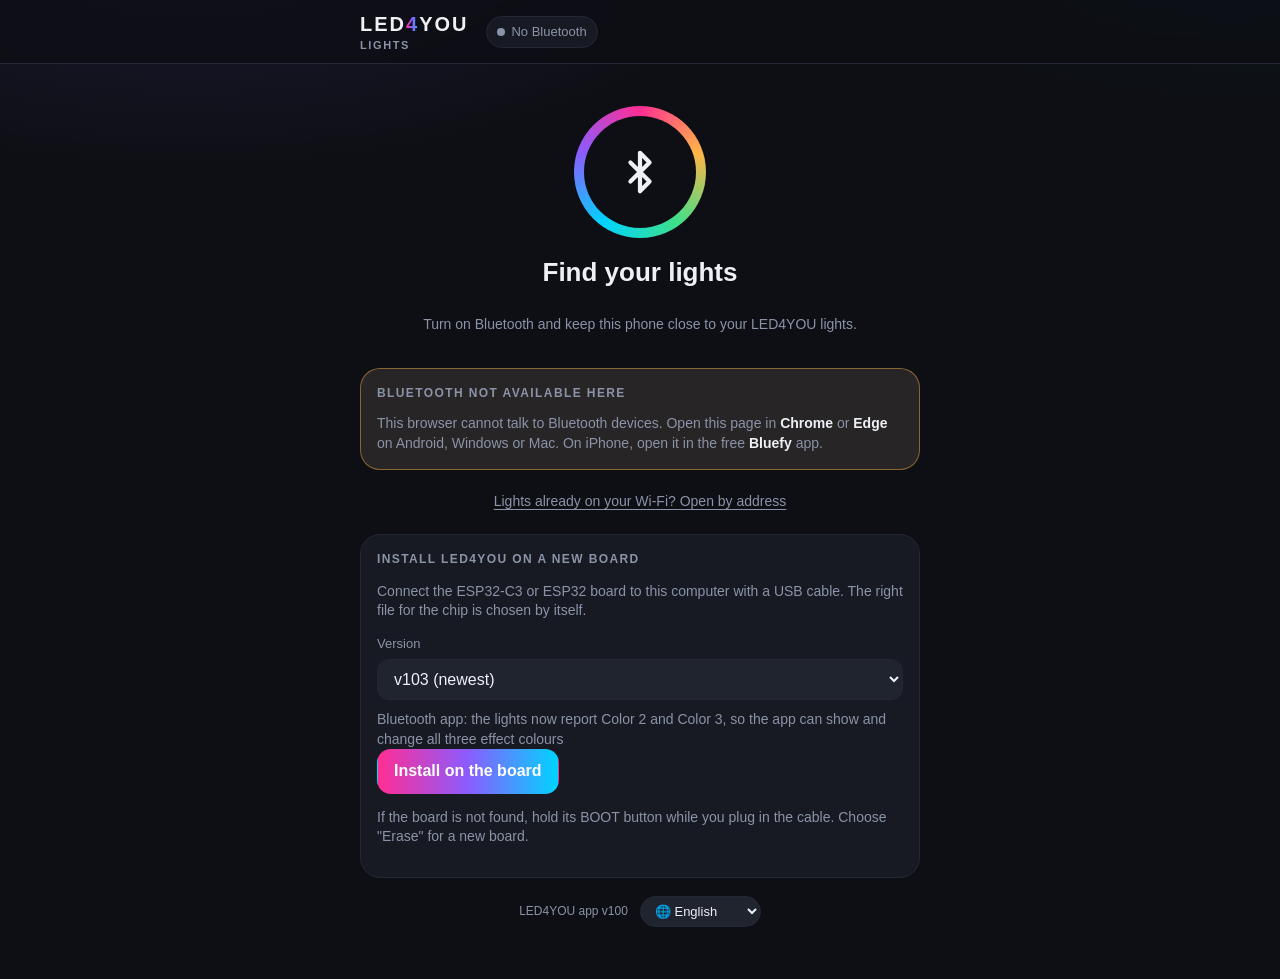
==== commit 79456bc3: "App v100 + cube: a text line can stay still Co-Authored-By: Claude Opus 5.5 <noreply@anthropic.com> " ====
--- a/index.html
+++ b/index.html
@@ -6,8 +6,8 @@
 <title>LED4YOU</title>
 <meta name="theme-color" content="#0d0f14">
 <link rel="manifest" href="manifest.webmanifest">
-<script src="i18n.js?v=99"></script>
-<script src="studio.js?v=99"></script>
+<script src="i18n.js?v=100"></script>
+<script src="studio.js?v=100"></script>
 <link rel="icon" href="icon-192.png" type="image/png">
 <link rel="apple-touch-icon" href="icon-192.png">
 <meta name="mobile-web-app-capable" content="yes">
@@ -507,7 +507,7 @@
 	</div>
 	</section>
 </main>
-<div class="appver" id="appVer"><span data-notr>LED4YOU app v99</span></div>
+<div class="appver" id="appVer"><span data-notr>LED4YOU app v100</span></div>
 <div id="toast" role="alert"></div>
 <script>
 const FX=[[0,"Solid",0],[1,"Blink",0],[2,"Breathe",0],[3,"Wipe",0],[4,"Wipe Random",0],[5,"Random Colors",0],[6,"Sweep",0],[7,"Dynamic",0],[8,"Colorloop",0],[9,"Rainbow",0],[10,"Scan",0],[11,"Scan Dual",0],[12,"Fade",0],[13,"Theater",0],[14,"Theater Rainbow",0],[15,"Running",0],[16,"Saw",0],[17,"Twinkle",0],[18,"Dissolve",0],[19,"Dissolve Rnd",0],[20,"Sparkle",0],[21,"Sparkle Dark",0],[22,"Sparkle+",0],[23,"Strobe",0],[24,"Strobe Rainbow",0],[25,"Strobe Mega",0],[26,"Blink Rainbow",0],[27,"Android",0],[28,"Chase",0],[29,"Chase Random",0],[30,"Chase Rainbow",0],[31,"Chase Flash",0],[32,"Chase Flash Rnd",0],[33,"Rainbow Runner",0],[34,"Colorful",0],[35,"Traffic Light",0],[36,"Sweep Random",0],[37,"Chase 2",0],[38,"Aurora",0],[39,"Stream",0],[40,"Scanner",0],[41,"Lighthouse",0],[42,"Fireworks",0],[43,"Rain",0],[44,"Tetrix",0],[45,"Fire Flicker",0],[46,"Gradient",0],[47,"Loading",0],[48,"Rolling Balls",0],[49,"Fairy",0],[50,"Two Dots",0],[51,"Fairytwinkle",0],[52,"Running Dual",0],[53,"Image",0],[54,"Chase 3",0],[55,"Tri Wipe",0],[56,"Tri Fade",0],[57,"Lightning",0],[58,"ICU",0],[59,"Multi Comet",0],[60,"Scanner Dual",0],[61,"Stream 2",0],[62,"Oscillate",0],[63,"Pride 2015",0],[64,"Juggle",0],[65,"Palette",0],[66,"Fire 2012",0],[67,"Colorwaves",0],[68,"Bpm",0],[69,"Fill Noise",0],[70,"Noise 1",0],[71,"Noise 2",0],[72,"Noise 3",0],[73,"Noise 4",0],[74,"Colortwinkles",0],[75,"Lake",0],[76,"Meteor",0],[77,"Copy Segment",0],[78,"Railway",0],[79,"Ripple",0],[80,"Twinklefox",0],[81,"Twinklecat",0],[82,"Halloween Eyes",0],[83,"Solid Pattern",0],[84,"Solid Pattern Tri",0],[85,"Spots",0],[86,"Spots Fade",0],[87,"Glitter",0],[88,"Candle",0],[89,"Fireworks Starburst",0],[90,"Fireworks 1D",0],[91,"Bouncing Balls",0],[92,"Sinelon",0],[93,"Sinelon Dual",0],[94,"Sinelon Rainbow",0],[95,"Popcorn",0],[96,"Drip",0],[97,"Plasma",0],[98,"Percent",0],[99,"Ripple Rainbow",0],[100,"Heartbeat",0],[101,"Pacifica",0],[102,"Candle Multi",0],[103,"Solid Glitter",0],[104,"Sunrise",0],[105,"Phased",0],[106,"Twinkleup",0],[107,"Noise Pal",0],[108,"Sine",0],[109,"Phased Noise",0],[110,"Flow",0],[111,"Chunchun",0],[112,"Dancing Shadows",0],[113,"Washing Machine",0],[114,"Rotozoomer",1],[115,"Blends",0],[116,"TV Simulator",0],[117,"Dynamic Smooth",0],[118,"Spaceships",1],[119,"Crazy Bees",1],[120,"Ghost Rider",1],[121,"Blobs",1],[122,"Scrolling Text",1],[123,"Drift Rose",1],[124,"Distortion Waves",1],[125,"Soap",1],[126,"Octopus",1],[127,"Waving Cell",1],[128,"Pixels",0],[129,"Pixelwave",0],[130,"Juggles",0],[131,"Matripix",0],[132,"Gravimeter",0],[133,"Plasmoid",0],[134,"Puddles",0],[135,"Midnoise",0],[136,"Noisemeter",0],[137,"Freqwave",0],[138,"Freqmatrix",0],[139,"GEQ",1],[140,"Waterfall",0],[141,"Freqpixels",0],[143,"Noisefire",0],[144,"Puddlepeak",0],[145,"Noisemove",0],[146,"Noise2D",1],[147,"Perlin Move",0],[148,"Ripple Peak",0],[149,"Firenoise",1],[150,"Squared Swirl",1],[151,"PacMan",0],[152,"DNA",1],[153,"Matrix",1],[154,"Metaballs",1],[155,"Freqmap",0],[156,"Gravcenter",0],[157,"Gravcentric",0],[158,"Gravfreq",0],[159,"DJ Light",0],[160,"Funky Plank",1],[161,"Shimmer",0],[162,"Pulser",1],[163,"Blurz",0],[164,"Drift",1],[165,"Waverly",1],[166,"Sun Radiation",1],[167,"Colored Bursts",1],[168,"Julia",1],[172,"Game Of Life",1],[173,"Tartan",1],[174,"Polar Lights",1],[175,"Swirl",1],[176,"Lissajous",1],[177,"Frizzles",1],[178,"Plasma Ball",1],[179,"Flow Stripe",0],[180,"Hiphotic",1],[181,"Sindots",1],[182,"DNA Spiral",1],[183,"Black Hole",1],[184,"Wavesins",0],[185,"Rocktaves",0],[186,"Akemi",1],[187,"PS Volcano",1],[188,"PS Fire",1],[189,"PS Fireworks",1],[190,"PS Vortex",1],[191,"PS Fuzzy Noise",1],[192,"PS Ballpit",1],[193,"PS Box",1],[194,"PS Attractor",1],[195,"PS Impact",1],[196,"PS Waterfall",1],[197,"PS Spray",1],[198,"PS GEQ 2D",1],[199,"PS GEQ Nova",1],[200,"PS Ghost Rider",1],[201,"PS Blobs",1],[202,"PS DripDrop",0],[203,"PS Pinball",0],[204,"PS Dancing Shadows",0],[205,"PS Fireworks 1D",0],[206,"PS Sparkler",0],[207,"PS Hourglass",0],[208,"PS Spray 1D",0],[209,"PS 1D Balance",0],[210,"PS Chase",0],[211,"PS Starburst",0],[212,"PS GEQ 1D",0],[213,"PS Fire 1D",0],[214,"PS Sonic Stream",0],[215,"PS Sonic Boom",0],[216,"PS Springy",0],[217,"PS Galaxy",1],[218,"Color Clouds",0],[219,"Slow Transition",0]];
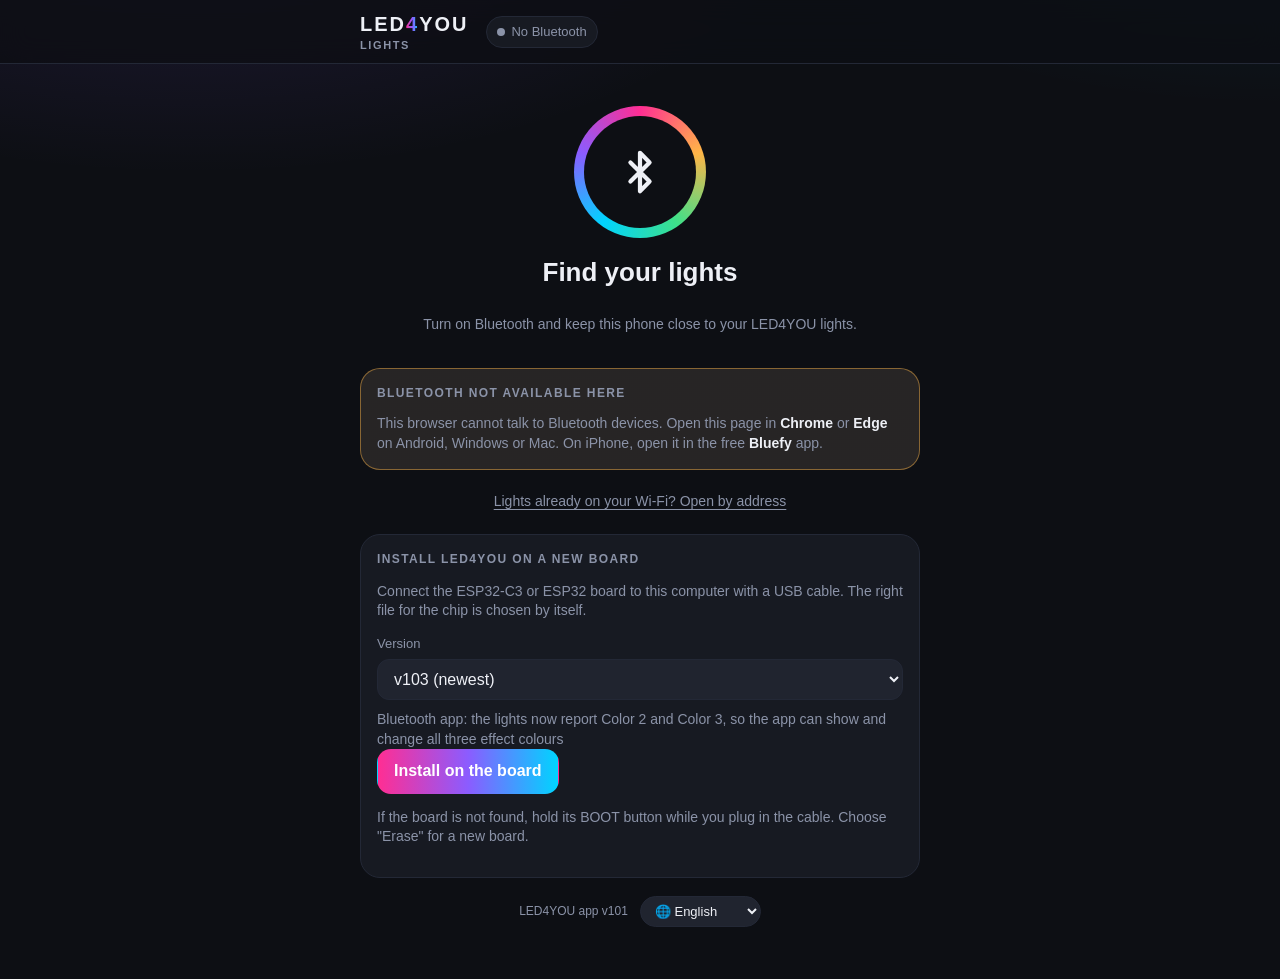
==== commit b5913308: "App v101 + cube: text lines go up/down too, text on the sides in the text card; a direction makes th" ====
--- a/index.html
+++ b/index.html
@@ -6,8 +6,8 @@
 <title>LED4YOU</title>
 <meta name="theme-color" content="#0d0f14">
 <link rel="manifest" href="manifest.webmanifest">
-<script src="i18n.js?v=100"></script>
-<script src="studio.js?v=100"></script>
+<script src="i18n.js?v=101"></script>
+<script src="studio.js?v=101"></script>
 <link rel="icon" href="icon-192.png" type="image/png">
 <link rel="apple-touch-icon" href="icon-192.png">
 <meta name="mobile-web-app-capable" content="yes">
@@ -507,7 +507,7 @@
 	</div>
 	</section>
 </main>
-<div class="appver" id="appVer"><span data-notr>LED4YOU app v100</span></div>
+<div class="appver" id="appVer"><span data-notr>LED4YOU app v101</span></div>
 <div id="toast" role="alert"></div>
 <script>
 const FX=[[0,"Solid",0],[1,"Blink",0],[2,"Breathe",0],[3,"Wipe",0],[4,"Wipe Random",0],[5,"Random Colors",0],[6,"Sweep",0],[7,"Dynamic",0],[8,"Colorloop",0],[9,"Rainbow",0],[10,"Scan",0],[11,"Scan Dual",0],[12,"Fade",0],[13,"Theater",0],[14,"Theater Rainbow",0],[15,"Running",0],[16,"Saw",0],[17,"Twinkle",0],[18,"Dissolve",0],[19,"Dissolve Rnd",0],[20,"Sparkle",0],[21,"Sparkle Dark",0],[22,"Sparkle+",0],[23,"Strobe",0],[24,"Strobe Rainbow",0],[25,"Strobe Mega",0],[26,"Blink Rainbow",0],[27,"Android",0],[28,"Chase",0],[29,"Chase Random",0],[30,"Chase Rainbow",0],[31,"Chase Flash",0],[32,"Chase Flash Rnd",0],[33,"Rainbow Runner",0],[34,"Colorful",0],[35,"Traffic Light",0],[36,"Sweep Random",0],[37,"Chase 2",0],[38,"Aurora",0],[39,"Stream",0],[40,"Scanner",0],[41,"Lighthouse",0],[42,"Fireworks",0],[43,"Rain",0],[44,"Tetrix",0],[45,"Fire Flicker",0],[46,"Gradient",0],[47,"Loading",0],[48,"Rolling Balls",0],[49,"Fairy",0],[50,"Two Dots",0],[51,"Fairytwinkle",0],[52,"Running Dual",0],[53,"Image",0],[54,"Chase 3",0],[55,"Tri Wipe",0],[56,"Tri Fade",0],[57,"Lightning",0],[58,"ICU",0],[59,"Multi Comet",0],[60,"Scanner Dual",0],[61,"Stream 2",0],[62,"Oscillate",0],[63,"Pride 2015",0],[64,"Juggle",0],[65,"Palette",0],[66,"Fire 2012",0],[67,"Colorwaves",0],[68,"Bpm",0],[69,"Fill Noise",0],[70,"Noise 1",0],[71,"Noise 2",0],[72,"Noise 3",0],[73,"Noise 4",0],[74,"Colortwinkles",0],[75,"Lake",0],[76,"Meteor",0],[77,"Copy Segment",0],[78,"Railway",0],[79,"Ripple",0],[80,"Twinklefox",0],[81,"Twinklecat",0],[82,"Halloween Eyes",0],[83,"Solid Pattern",0],[84,"Solid Pattern Tri",0],[85,"Spots",0],[86,"Spots Fade",0],[87,"Glitter",0],[88,"Candle",0],[89,"Fireworks Starburst",0],[90,"Fireworks 1D",0],[91,"Bouncing Balls",0],[92,"Sinelon",0],[93,"Sinelon Dual",0],[94,"Sinelon Rainbow",0],[95,"Popcorn",0],[96,"Drip",0],[97,"Plasma",0],[98,"Percent",0],[99,"Ripple Rainbow",0],[100,"Heartbeat",0],[101,"Pacifica",0],[102,"Candle Multi",0],[103,"Solid Glitter",0],[104,"Sunrise",0],[105,"Phased",0],[106,"Twinkleup",0],[107,"Noise Pal",0],[108,"Sine",0],[109,"Phased Noise",0],[110,"Flow",0],[111,"Chunchun",0],[112,"Dancing Shadows",0],[113,"Washing Machine",0],[114,"Rotozoomer",1],[115,"Blends",0],[116,"TV Simulator",0],[117,"Dynamic Smooth",0],[118,"Spaceships",1],[119,"Crazy Bees",1],[120,"Ghost Rider",1],[121,"Blobs",1],[122,"Scrolling Text",1],[123,"Drift Rose",1],[124,"Distortion Waves",1],[125,"Soap",1],[126,"Octopus",1],[127,"Waving Cell",1],[128,"Pixels",0],[129,"Pixelwave",0],[130,"Juggles",0],[131,"Matripix",0],[132,"Gravimeter",0],[133,"Plasmoid",0],[134,"Puddles",0],[135,"Midnoise",0],[136,"Noisemeter",0],[137,"Freqwave",0],[138,"Freqmatrix",0],[139,"GEQ",1],[140,"Waterfall",0],[141,"Freqpixels",0],[143,"Noisefire",0],[144,"Puddlepeak",0],[145,"Noisemove",0],[146,"Noise2D",1],[147,"Perlin Move",0],[148,"Ripple Peak",0],[149,"Firenoise",1],[150,"Squared Swirl",1],[151,"PacMan",0],[152,"DNA",1],[153,"Matrix",1],[154,"Metaballs",1],[155,"Freqmap",0],[156,"Gravcenter",0],[157,"Gravcentric",0],[158,"Gravfreq",0],[159,"DJ Light",0],[160,"Funky Plank",1],[161,"Shimmer",0],[162,"Pulser",1],[163,"Blurz",0],[164,"Drift",1],[165,"Waverly",1],[166,"Sun Radiation",1],[167,"Colored Bursts",1],[168,"Julia",1],[172,"Game Of Life",1],[173,"Tartan",1],[174,"Polar Lights",1],[175,"Swirl",1],[176,"Lissajous",1],[177,"Frizzles",1],[178,"Plasma Ball",1],[179,"Flow Stripe",0],[180,"Hiphotic",1],[181,"Sindots",1],[182,"DNA Spiral",1],[183,"Black Hole",1],[184,"Wavesins",0],[185,"Rocktaves",0],[186,"Akemi",1],[187,"PS Volcano",1],[188,"PS Fire",1],[189,"PS Fireworks",1],[190,"PS Vortex",1],[191,"PS Fuzzy Noise",1],[192,"PS Ballpit",1],[193,"PS Box",1],[194,"PS Attractor",1],[195,"PS Impact",1],[196,"PS Waterfall",1],[197,"PS Spray",1],[198,"PS GEQ 2D",1],[199,"PS GEQ Nova",1],[200,"PS Ghost Rider",1],[201,"PS Blobs",1],[202,"PS DripDrop",0],[203,"PS Pinball",0],[204,"PS Dancing Shadows",0],[205,"PS Fireworks 1D",0],[206,"PS Sparkler",0],[207,"PS Hourglass",0],[208,"PS Spray 1D",0],[209,"PS 1D Balance",0],[210,"PS Chase",0],[211,"PS Starburst",0],[212,"PS GEQ 1D",0],[213,"PS Fire 1D",0],[214,"PS Sonic Stream",0],[215,"PS Sonic Boom",0],[216,"PS Springy",0],[217,"PS Galaxy",1],[218,"Color Clouds",0],[219,"Slow Transition",0]];
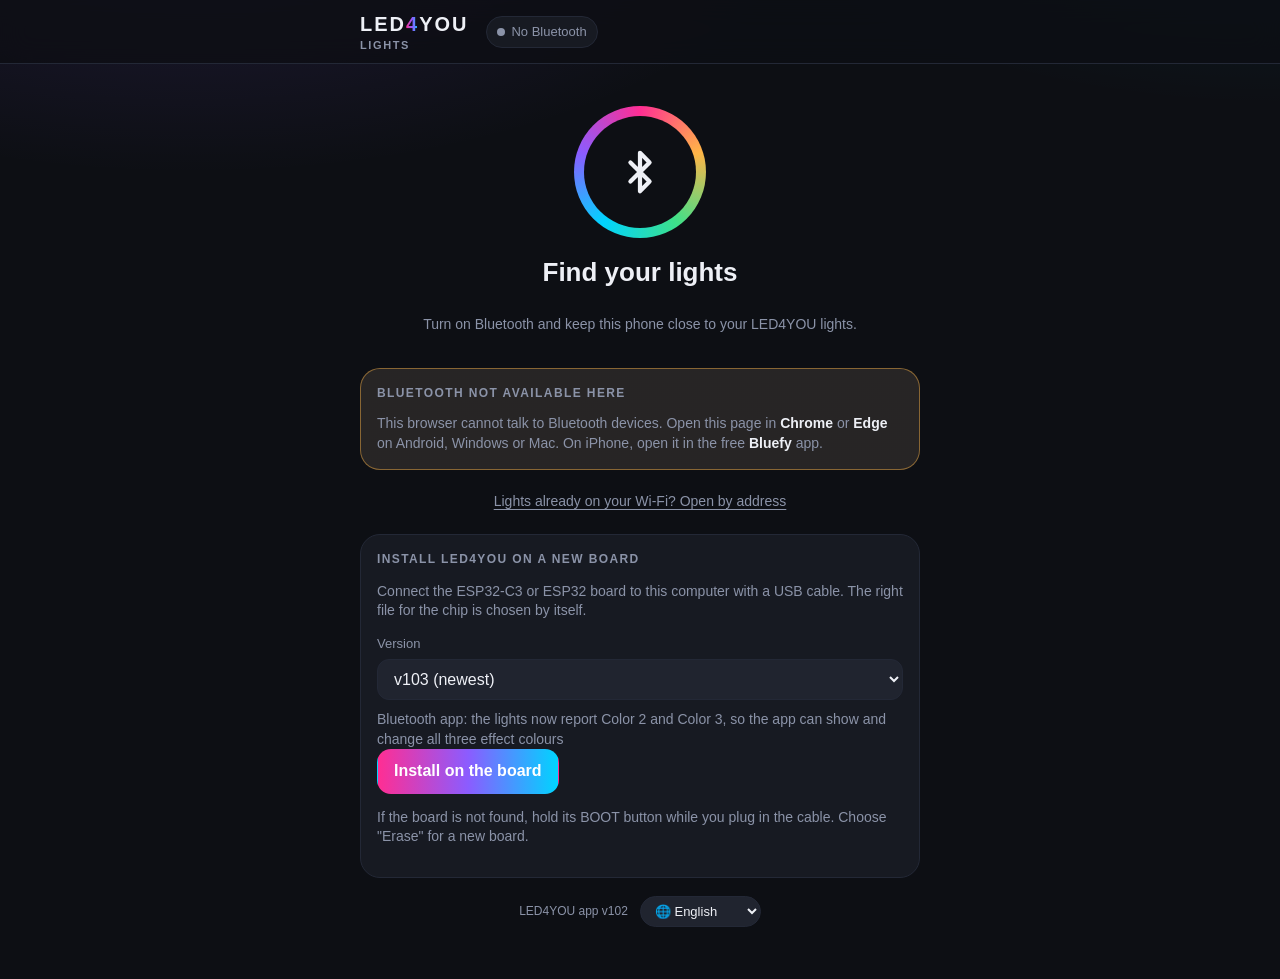
==== commit 4e473652: "App v102 + cube: text size (auto fits the matrix by movement), slides in 4 directions Co-Authored-By" ====
--- a/index.html
+++ b/index.html
@@ -6,8 +6,8 @@
 <title>LED4YOU</title>
 <meta name="theme-color" content="#0d0f14">
 <link rel="manifest" href="manifest.webmanifest">
-<script src="i18n.js?v=101"></script>
-<script src="studio.js?v=101"></script>
+<script src="i18n.js?v=102"></script>
+<script src="studio.js?v=102"></script>
 <link rel="icon" href="icon-192.png" type="image/png">
 <link rel="apple-touch-icon" href="icon-192.png">
 <meta name="mobile-web-app-capable" content="yes">
@@ -507,7 +507,7 @@
 	</div>
 	</section>
 </main>
-<div class="appver" id="appVer"><span data-notr>LED4YOU app v101</span></div>
+<div class="appver" id="appVer"><span data-notr>LED4YOU app v102</span></div>
 <div id="toast" role="alert"></div>
 <script>
 const FX=[[0,"Solid",0],[1,"Blink",0],[2,"Breathe",0],[3,"Wipe",0],[4,"Wipe Random",0],[5,"Random Colors",0],[6,"Sweep",0],[7,"Dynamic",0],[8,"Colorloop",0],[9,"Rainbow",0],[10,"Scan",0],[11,"Scan Dual",0],[12,"Fade",0],[13,"Theater",0],[14,"Theater Rainbow",0],[15,"Running",0],[16,"Saw",0],[17,"Twinkle",0],[18,"Dissolve",0],[19,"Dissolve Rnd",0],[20,"Sparkle",0],[21,"Sparkle Dark",0],[22,"Sparkle+",0],[23,"Strobe",0],[24,"Strobe Rainbow",0],[25,"Strobe Mega",0],[26,"Blink Rainbow",0],[27,"Android",0],[28,"Chase",0],[29,"Chase Random",0],[30,"Chase Rainbow",0],[31,"Chase Flash",0],[32,"Chase Flash Rnd",0],[33,"Rainbow Runner",0],[34,"Colorful",0],[35,"Traffic Light",0],[36,"Sweep Random",0],[37,"Chase 2",0],[38,"Aurora",0],[39,"Stream",0],[40,"Scanner",0],[41,"Lighthouse",0],[42,"Fireworks",0],[43,"Rain",0],[44,"Tetrix",0],[45,"Fire Flicker",0],[46,"Gradient",0],[47,"Loading",0],[48,"Rolling Balls",0],[49,"Fairy",0],[50,"Two Dots",0],[51,"Fairytwinkle",0],[52,"Running Dual",0],[53,"Image",0],[54,"Chase 3",0],[55,"Tri Wipe",0],[56,"Tri Fade",0],[57,"Lightning",0],[58,"ICU",0],[59,"Multi Comet",0],[60,"Scanner Dual",0],[61,"Stream 2",0],[62,"Oscillate",0],[63,"Pride 2015",0],[64,"Juggle",0],[65,"Palette",0],[66,"Fire 2012",0],[67,"Colorwaves",0],[68,"Bpm",0],[69,"Fill Noise",0],[70,"Noise 1",0],[71,"Noise 2",0],[72,"Noise 3",0],[73,"Noise 4",0],[74,"Colortwinkles",0],[75,"Lake",0],[76,"Meteor",0],[77,"Copy Segment",0],[78,"Railway",0],[79,"Ripple",0],[80,"Twinklefox",0],[81,"Twinklecat",0],[82,"Halloween Eyes",0],[83,"Solid Pattern",0],[84,"Solid Pattern Tri",0],[85,"Spots",0],[86,"Spots Fade",0],[87,"Glitter",0],[88,"Candle",0],[89,"Fireworks Starburst",0],[90,"Fireworks 1D",0],[91,"Bouncing Balls",0],[92,"Sinelon",0],[93,"Sinelon Dual",0],[94,"Sinelon Rainbow",0],[95,"Popcorn",0],[96,"Drip",0],[97,"Plasma",0],[98,"Percent",0],[99,"Ripple Rainbow",0],[100,"Heartbeat",0],[101,"Pacifica",0],[102,"Candle Multi",0],[103,"Solid Glitter",0],[104,"Sunrise",0],[105,"Phased",0],[106,"Twinkleup",0],[107,"Noise Pal",0],[108,"Sine",0],[109,"Phased Noise",0],[110,"Flow",0],[111,"Chunchun",0],[112,"Dancing Shadows",0],[113,"Washing Machine",0],[114,"Rotozoomer",1],[115,"Blends",0],[116,"TV Simulator",0],[117,"Dynamic Smooth",0],[118,"Spaceships",1],[119,"Crazy Bees",1],[120,"Ghost Rider",1],[121,"Blobs",1],[122,"Scrolling Text",1],[123,"Drift Rose",1],[124,"Distortion Waves",1],[125,"Soap",1],[126,"Octopus",1],[127,"Waving Cell",1],[128,"Pixels",0],[129,"Pixelwave",0],[130,"Juggles",0],[131,"Matripix",0],[132,"Gravimeter",0],[133,"Plasmoid",0],[134,"Puddles",0],[135,"Midnoise",0],[136,"Noisemeter",0],[137,"Freqwave",0],[138,"Freqmatrix",0],[139,"GEQ",1],[140,"Waterfall",0],[141,"Freqpixels",0],[143,"Noisefire",0],[144,"Puddlepeak",0],[145,"Noisemove",0],[146,"Noise2D",1],[147,"Perlin Move",0],[148,"Ripple Peak",0],[149,"Firenoise",1],[150,"Squared Swirl",1],[151,"PacMan",0],[152,"DNA",1],[153,"Matrix",1],[154,"Metaballs",1],[155,"Freqmap",0],[156,"Gravcenter",0],[157,"Gravcentric",0],[158,"Gravfreq",0],[159,"DJ Light",0],[160,"Funky Plank",1],[161,"Shimmer",0],[162,"Pulser",1],[163,"Blurz",0],[164,"Drift",1],[165,"Waverly",1],[166,"Sun Radiation",1],[167,"Colored Bursts",1],[168,"Julia",1],[172,"Game Of Life",1],[173,"Tartan",1],[174,"Polar Lights",1],[175,"Swirl",1],[176,"Lissajous",1],[177,"Frizzles",1],[178,"Plasma Ball",1],[179,"Flow Stripe",0],[180,"Hiphotic",1],[181,"Sindots",1],[182,"DNA Spiral",1],[183,"Black Hole",1],[184,"Wavesins",0],[185,"Rocktaves",0],[186,"Akemi",1],[187,"PS Volcano",1],[188,"PS Fire",1],[189,"PS Fireworks",1],[190,"PS Vortex",1],[191,"PS Fuzzy Noise",1],[192,"PS Ballpit",1],[193,"PS Box",1],[194,"PS Attractor",1],[195,"PS Impact",1],[196,"PS Waterfall",1],[197,"PS Spray",1],[198,"PS GEQ 2D",1],[199,"PS GEQ Nova",1],[200,"PS Ghost Rider",1],[201,"PS Blobs",1],[202,"PS DripDrop",0],[203,"PS Pinball",0],[204,"PS Dancing Shadows",0],[205,"PS Fireworks 1D",0],[206,"PS Sparkler",0],[207,"PS Hourglass",0],[208,"PS Spray 1D",0],[209,"PS 1D Balance",0],[210,"PS Chase",0],[211,"PS Starburst",0],[212,"PS GEQ 1D",0],[213,"PS Fire 1D",0],[214,"PS Sonic Stream",0],[215,"PS Sonic Boom",0],[216,"PS Springy",0],[217,"PS Galaxy",1],[218,"Color Clouds",0],[219,"Slow Transition",0]];
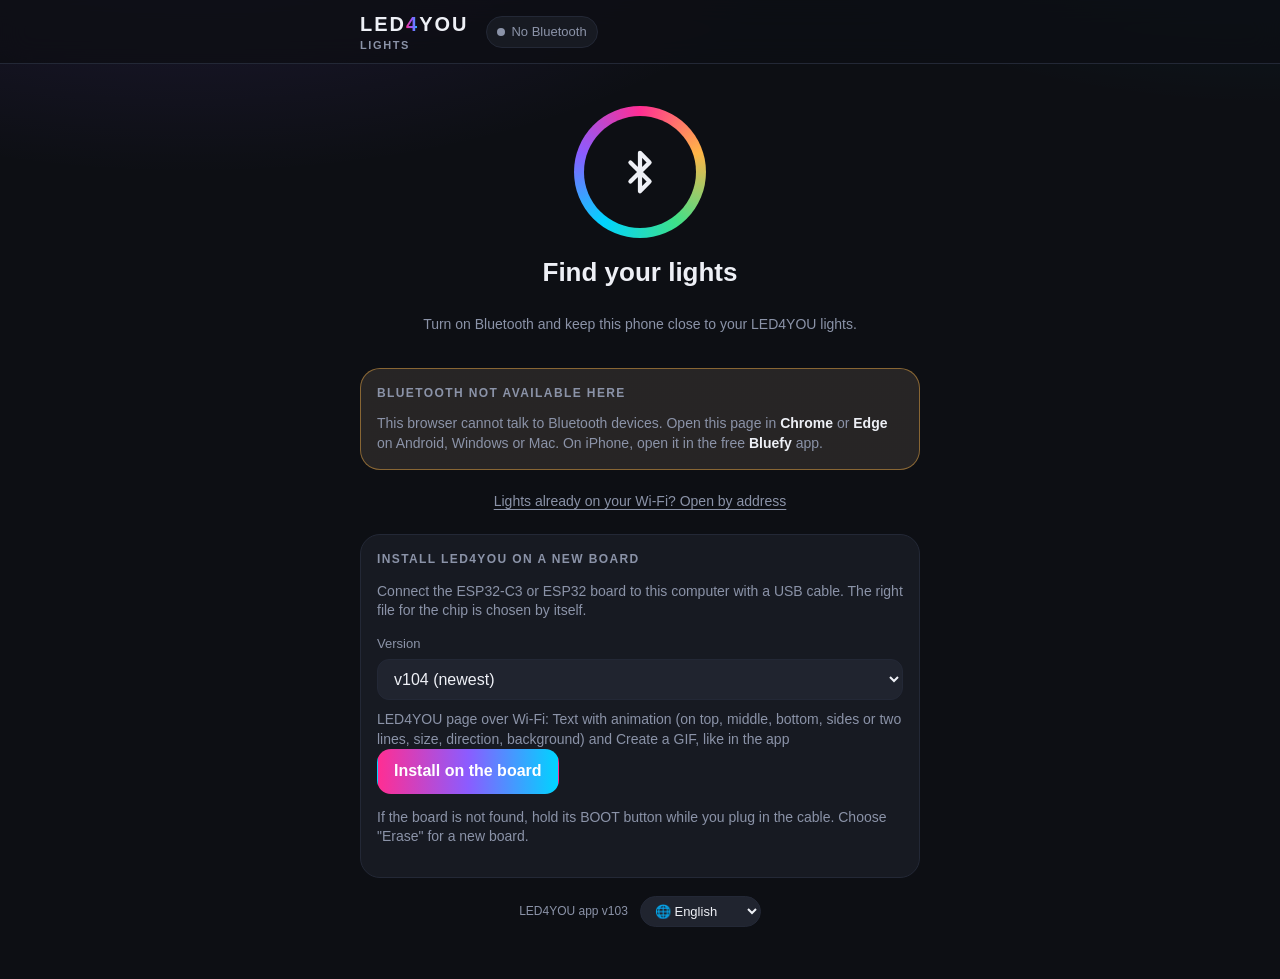
==== commit 8ffe2736: "App v103 + cube: a still line never moves (letters close together when needed) Co-Authored-By: Claud" ====
--- a/index.html
+++ b/index.html
@@ -6,8 +6,8 @@
 <title>LED4YOU</title>
 <meta name="theme-color" content="#0d0f14">
 <link rel="manifest" href="manifest.webmanifest">
-<script src="i18n.js?v=102"></script>
-<script src="studio.js?v=102"></script>
+<script src="i18n.js?v=103"></script>
+<script src="studio.js?v=103"></script>
 <link rel="icon" href="icon-192.png" type="image/png">
 <link rel="apple-touch-icon" href="icon-192.png">
 <meta name="mobile-web-app-capable" content="yes">
@@ -507,7 +507,7 @@
 	</div>
 	</section>
 </main>
-<div class="appver" id="appVer"><span data-notr>LED4YOU app v102</span></div>
+<div class="appver" id="appVer"><span data-notr>LED4YOU app v103</span></div>
 <div id="toast" role="alert"></div>
 <script>
 const FX=[[0,"Solid",0],[1,"Blink",0],[2,"Breathe",0],[3,"Wipe",0],[4,"Wipe Random",0],[5,"Random Colors",0],[6,"Sweep",0],[7,"Dynamic",0],[8,"Colorloop",0],[9,"Rainbow",0],[10,"Scan",0],[11,"Scan Dual",0],[12,"Fade",0],[13,"Theater",0],[14,"Theater Rainbow",0],[15,"Running",0],[16,"Saw",0],[17,"Twinkle",0],[18,"Dissolve",0],[19,"Dissolve Rnd",0],[20,"Sparkle",0],[21,"Sparkle Dark",0],[22,"Sparkle+",0],[23,"Strobe",0],[24,"Strobe Rainbow",0],[25,"Strobe Mega",0],[26,"Blink Rainbow",0],[27,"Android",0],[28,"Chase",0],[29,"Chase Random",0],[30,"Chase Rainbow",0],[31,"Chase Flash",0],[32,"Chase Flash Rnd",0],[33,"Rainbow Runner",0],[34,"Colorful",0],[35,"Traffic Light",0],[36,"Sweep Random",0],[37,"Chase 2",0],[38,"Aurora",0],[39,"Stream",0],[40,"Scanner",0],[41,"Lighthouse",0],[42,"Fireworks",0],[43,"Rain",0],[44,"Tetrix",0],[45,"Fire Flicker",0],[46,"Gradient",0],[47,"Loading",0],[48,"Rolling Balls",0],[49,"Fairy",0],[50,"Two Dots",0],[51,"Fairytwinkle",0],[52,"Running Dual",0],[53,"Image",0],[54,"Chase 3",0],[55,"Tri Wipe",0],[56,"Tri Fade",0],[57,"Lightning",0],[58,"ICU",0],[59,"Multi Comet",0],[60,"Scanner Dual",0],[61,"Stream 2",0],[62,"Oscillate",0],[63,"Pride 2015",0],[64,"Juggle",0],[65,"Palette",0],[66,"Fire 2012",0],[67,"Colorwaves",0],[68,"Bpm",0],[69,"Fill Noise",0],[70,"Noise 1",0],[71,"Noise 2",0],[72,"Noise 3",0],[73,"Noise 4",0],[74,"Colortwinkles",0],[75,"Lake",0],[76,"Meteor",0],[77,"Copy Segment",0],[78,"Railway",0],[79,"Ripple",0],[80,"Twinklefox",0],[81,"Twinklecat",0],[82,"Halloween Eyes",0],[83,"Solid Pattern",0],[84,"Solid Pattern Tri",0],[85,"Spots",0],[86,"Spots Fade",0],[87,"Glitter",0],[88,"Candle",0],[89,"Fireworks Starburst",0],[90,"Fireworks 1D",0],[91,"Bouncing Balls",0],[92,"Sinelon",0],[93,"Sinelon Dual",0],[94,"Sinelon Rainbow",0],[95,"Popcorn",0],[96,"Drip",0],[97,"Plasma",0],[98,"Percent",0],[99,"Ripple Rainbow",0],[100,"Heartbeat",0],[101,"Pacifica",0],[102,"Candle Multi",0],[103,"Solid Glitter",0],[104,"Sunrise",0],[105,"Phased",0],[106,"Twinkleup",0],[107,"Noise Pal",0],[108,"Sine",0],[109,"Phased Noise",0],[110,"Flow",0],[111,"Chunchun",0],[112,"Dancing Shadows",0],[113,"Washing Machine",0],[114,"Rotozoomer",1],[115,"Blends",0],[116,"TV Simulator",0],[117,"Dynamic Smooth",0],[118,"Spaceships",1],[119,"Crazy Bees",1],[120,"Ghost Rider",1],[121,"Blobs",1],[122,"Scrolling Text",1],[123,"Drift Rose",1],[124,"Distortion Waves",1],[125,"Soap",1],[126,"Octopus",1],[127,"Waving Cell",1],[128,"Pixels",0],[129,"Pixelwave",0],[130,"Juggles",0],[131,"Matripix",0],[132,"Gravimeter",0],[133,"Plasmoid",0],[134,"Puddles",0],[135,"Midnoise",0],[136,"Noisemeter",0],[137,"Freqwave",0],[138,"Freqmatrix",0],[139,"GEQ",1],[140,"Waterfall",0],[141,"Freqpixels",0],[143,"Noisefire",0],[144,"Puddlepeak",0],[145,"Noisemove",0],[146,"Noise2D",1],[147,"Perlin Move",0],[148,"Ripple Peak",0],[149,"Firenoise",1],[150,"Squared Swirl",1],[151,"PacMan",0],[152,"DNA",1],[153,"Matrix",1],[154,"Metaballs",1],[155,"Freqmap",0],[156,"Gravcenter",0],[157,"Gravcentric",0],[158,"Gravfreq",0],[159,"DJ Light",0],[160,"Funky Plank",1],[161,"Shimmer",0],[162,"Pulser",1],[163,"Blurz",0],[164,"Drift",1],[165,"Waverly",1],[166,"Sun Radiation",1],[167,"Colored Bursts",1],[168,"Julia",1],[172,"Game Of Life",1],[173,"Tartan",1],[174,"Polar Lights",1],[175,"Swirl",1],[176,"Lissajous",1],[177,"Frizzles",1],[178,"Plasma Ball",1],[179,"Flow Stripe",0],[180,"Hiphotic",1],[181,"Sindots",1],[182,"DNA Spiral",1],[183,"Black Hole",1],[184,"Wavesins",0],[185,"Rocktaves",0],[186,"Akemi",1],[187,"PS Volcano",1],[188,"PS Fire",1],[189,"PS Fireworks",1],[190,"PS Vortex",1],[191,"PS Fuzzy Noise",1],[192,"PS Ballpit",1],[193,"PS Box",1],[194,"PS Attractor",1],[195,"PS Impact",1],[196,"PS Waterfall",1],[197,"PS Spray",1],[198,"PS GEQ 2D",1],[199,"PS GEQ Nova",1],[200,"PS Ghost Rider",1],[201,"PS Blobs",1],[202,"PS DripDrop",0],[203,"PS Pinball",0],[204,"PS Dancing Shadows",0],[205,"PS Fireworks 1D",0],[206,"PS Sparkler",0],[207,"PS Hourglass",0],[208,"PS Spray 1D",0],[209,"PS 1D Balance",0],[210,"PS Chase",0],[211,"PS Starburst",0],[212,"PS GEQ 1D",0],[213,"PS Fire 1D",0],[214,"PS Sonic Stream",0],[215,"PS Sonic Boom",0],[216,"PS Springy",0],[217,"PS Galaxy",1],[218,"Color Clouds",0],[219,"Slow Transition",0]];
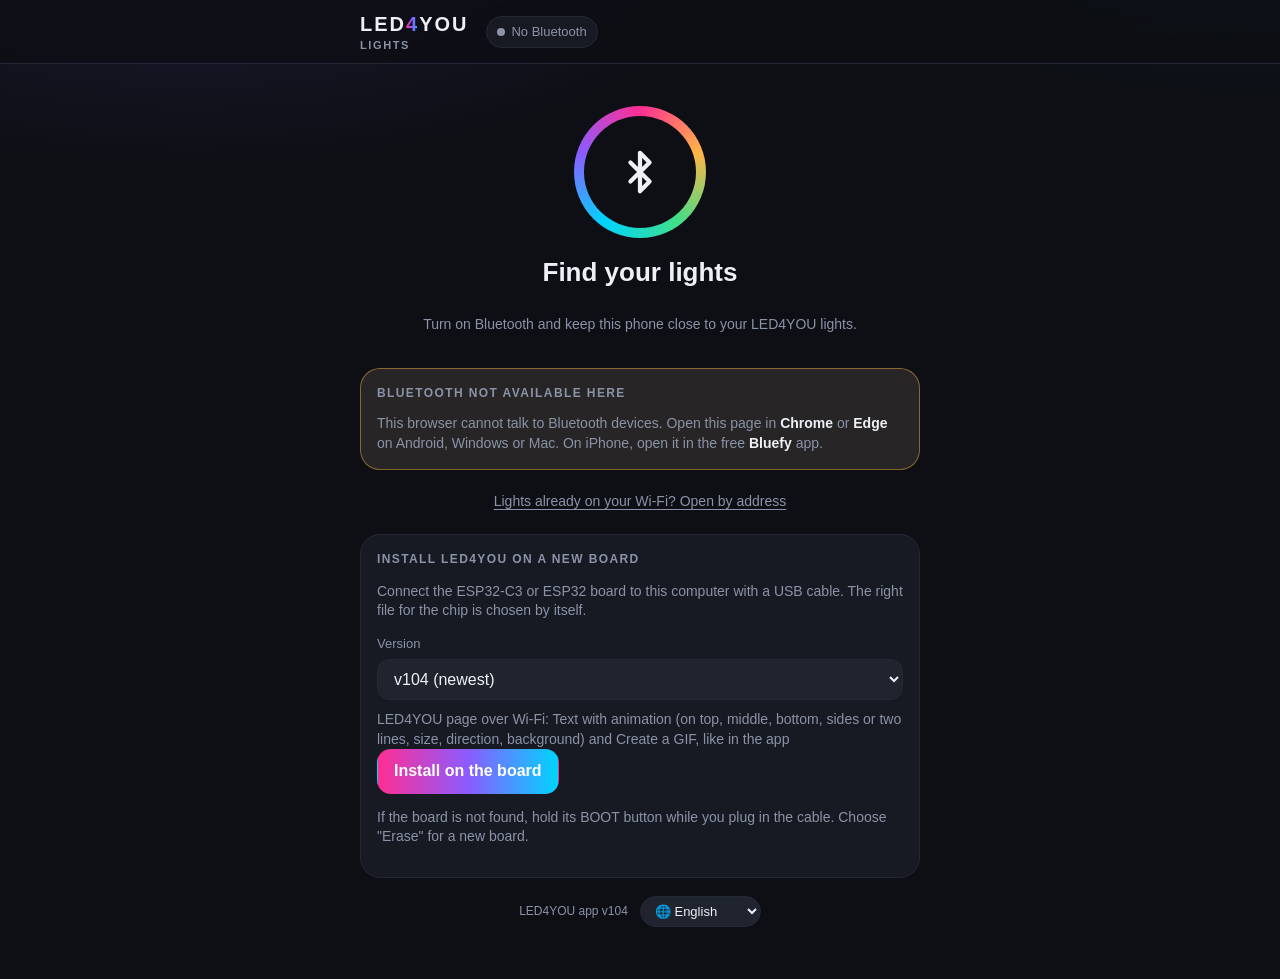
==== commit cac2e4a5: "App v104: GIFs for any matrix size (maker: your matrix up to 128, 64x64; text: matrix size, halved w" ====
--- a/index.html
+++ b/index.html
@@ -6,8 +6,8 @@
 <title>LED4YOU</title>
 <meta name="theme-color" content="#0d0f14">
 <link rel="manifest" href="manifest.webmanifest">
-<script src="i18n.js?v=103"></script>
-<script src="studio.js?v=103"></script>
+<script src="i18n.js?v=104"></script>
+<script src="studio.js?v=104"></script>
 <link rel="icon" href="icon-192.png" type="image/png">
 <link rel="apple-touch-icon" href="icon-192.png">
 <meta name="mobile-web-app-capable" content="yes">
@@ -507,7 +507,7 @@
 	</div>
 	</section>
 </main>
-<div class="appver" id="appVer"><span data-notr>LED4YOU app v103</span></div>
+<div class="appver" id="appVer"><span data-notr>LED4YOU app v104</span></div>
 <div id="toast" role="alert"></div>
 <script>
 const FX=[[0,"Solid",0],[1,"Blink",0],[2,"Breathe",0],[3,"Wipe",0],[4,"Wipe Random",0],[5,"Random Colors",0],[6,"Sweep",0],[7,"Dynamic",0],[8,"Colorloop",0],[9,"Rainbow",0],[10,"Scan",0],[11,"Scan Dual",0],[12,"Fade",0],[13,"Theater",0],[14,"Theater Rainbow",0],[15,"Running",0],[16,"Saw",0],[17,"Twinkle",0],[18,"Dissolve",0],[19,"Dissolve Rnd",0],[20,"Sparkle",0],[21,"Sparkle Dark",0],[22,"Sparkle+",0],[23,"Strobe",0],[24,"Strobe Rainbow",0],[25,"Strobe Mega",0],[26,"Blink Rainbow",0],[27,"Android",0],[28,"Chase",0],[29,"Chase Random",0],[30,"Chase Rainbow",0],[31,"Chase Flash",0],[32,"Chase Flash Rnd",0],[33,"Rainbow Runner",0],[34,"Colorful",0],[35,"Traffic Light",0],[36,"Sweep Random",0],[37,"Chase 2",0],[38,"Aurora",0],[39,"Stream",0],[40,"Scanner",0],[41,"Lighthouse",0],[42,"Fireworks",0],[43,"Rain",0],[44,"Tetrix",0],[45,"Fire Flicker",0],[46,"Gradient",0],[47,"Loading",0],[48,"Rolling Balls",0],[49,"Fairy",0],[50,"Two Dots",0],[51,"Fairytwinkle",0],[52,"Running Dual",0],[53,"Image",0],[54,"Chase 3",0],[55,"Tri Wipe",0],[56,"Tri Fade",0],[57,"Lightning",0],[58,"ICU",0],[59,"Multi Comet",0],[60,"Scanner Dual",0],[61,"Stream 2",0],[62,"Oscillate",0],[63,"Pride 2015",0],[64,"Juggle",0],[65,"Palette",0],[66,"Fire 2012",0],[67,"Colorwaves",0],[68,"Bpm",0],[69,"Fill Noise",0],[70,"Noise 1",0],[71,"Noise 2",0],[72,"Noise 3",0],[73,"Noise 4",0],[74,"Colortwinkles",0],[75,"Lake",0],[76,"Meteor",0],[77,"Copy Segment",0],[78,"Railway",0],[79,"Ripple",0],[80,"Twinklefox",0],[81,"Twinklecat",0],[82,"Halloween Eyes",0],[83,"Solid Pattern",0],[84,"Solid Pattern Tri",0],[85,"Spots",0],[86,"Spots Fade",0],[87,"Glitter",0],[88,"Candle",0],[89,"Fireworks Starburst",0],[90,"Fireworks 1D",0],[91,"Bouncing Balls",0],[92,"Sinelon",0],[93,"Sinelon Dual",0],[94,"Sinelon Rainbow",0],[95,"Popcorn",0],[96,"Drip",0],[97,"Plasma",0],[98,"Percent",0],[99,"Ripple Rainbow",0],[100,"Heartbeat",0],[101,"Pacifica",0],[102,"Candle Multi",0],[103,"Solid Glitter",0],[104,"Sunrise",0],[105,"Phased",0],[106,"Twinkleup",0],[107,"Noise Pal",0],[108,"Sine",0],[109,"Phased Noise",0],[110,"Flow",0],[111,"Chunchun",0],[112,"Dancing Shadows",0],[113,"Washing Machine",0],[114,"Rotozoomer",1],[115,"Blends",0],[116,"TV Simulator",0],[117,"Dynamic Smooth",0],[118,"Spaceships",1],[119,"Crazy Bees",1],[120,"Ghost Rider",1],[121,"Blobs",1],[122,"Scrolling Text",1],[123,"Drift Rose",1],[124,"Distortion Waves",1],[125,"Soap",1],[126,"Octopus",1],[127,"Waving Cell",1],[128,"Pixels",0],[129,"Pixelwave",0],[130,"Juggles",0],[131,"Matripix",0],[132,"Gravimeter",0],[133,"Plasmoid",0],[134,"Puddles",0],[135,"Midnoise",0],[136,"Noisemeter",0],[137,"Freqwave",0],[138,"Freqmatrix",0],[139,"GEQ",1],[140,"Waterfall",0],[141,"Freqpixels",0],[143,"Noisefire",0],[144,"Puddlepeak",0],[145,"Noisemove",0],[146,"Noise2D",1],[147,"Perlin Move",0],[148,"Ripple Peak",0],[149,"Firenoise",1],[150,"Squared Swirl",1],[151,"PacMan",0],[152,"DNA",1],[153,"Matrix",1],[154,"Metaballs",1],[155,"Freqmap",0],[156,"Gravcenter",0],[157,"Gravcentric",0],[158,"Gravfreq",0],[159,"DJ Light",0],[160,"Funky Plank",1],[161,"Shimmer",0],[162,"Pulser",1],[163,"Blurz",0],[164,"Drift",1],[165,"Waverly",1],[166,"Sun Radiation",1],[167,"Colored Bursts",1],[168,"Julia",1],[172,"Game Of Life",1],[173,"Tartan",1],[174,"Polar Lights",1],[175,"Swirl",1],[176,"Lissajous",1],[177,"Frizzles",1],[178,"Plasma Ball",1],[179,"Flow Stripe",0],[180,"Hiphotic",1],[181,"Sindots",1],[182,"DNA Spiral",1],[183,"Black Hole",1],[184,"Wavesins",0],[185,"Rocktaves",0],[186,"Akemi",1],[187,"PS Volcano",1],[188,"PS Fire",1],[189,"PS Fireworks",1],[190,"PS Vortex",1],[191,"PS Fuzzy Noise",1],[192,"PS Ballpit",1],[193,"PS Box",1],[194,"PS Attractor",1],[195,"PS Impact",1],[196,"PS Waterfall",1],[197,"PS Spray",1],[198,"PS GEQ 2D",1],[199,"PS GEQ Nova",1],[200,"PS Ghost Rider",1],[201,"PS Blobs",1],[202,"PS DripDrop",0],[203,"PS Pinball",0],[204,"PS Dancing Shadows",0],[205,"PS Fireworks 1D",0],[206,"PS Sparkler",0],[207,"PS Hourglass",0],[208,"PS Spray 1D",0],[209,"PS 1D Balance",0],[210,"PS Chase",0],[211,"PS Starburst",0],[212,"PS GEQ 1D",0],[213,"PS Fire 1D",0],[214,"PS Sonic Stream",0],[215,"PS Sonic Boom",0],[216,"PS Springy",0],[217,"PS Galaxy",1],[218,"Color Clouds",0],[219,"Slow Transition",0]];
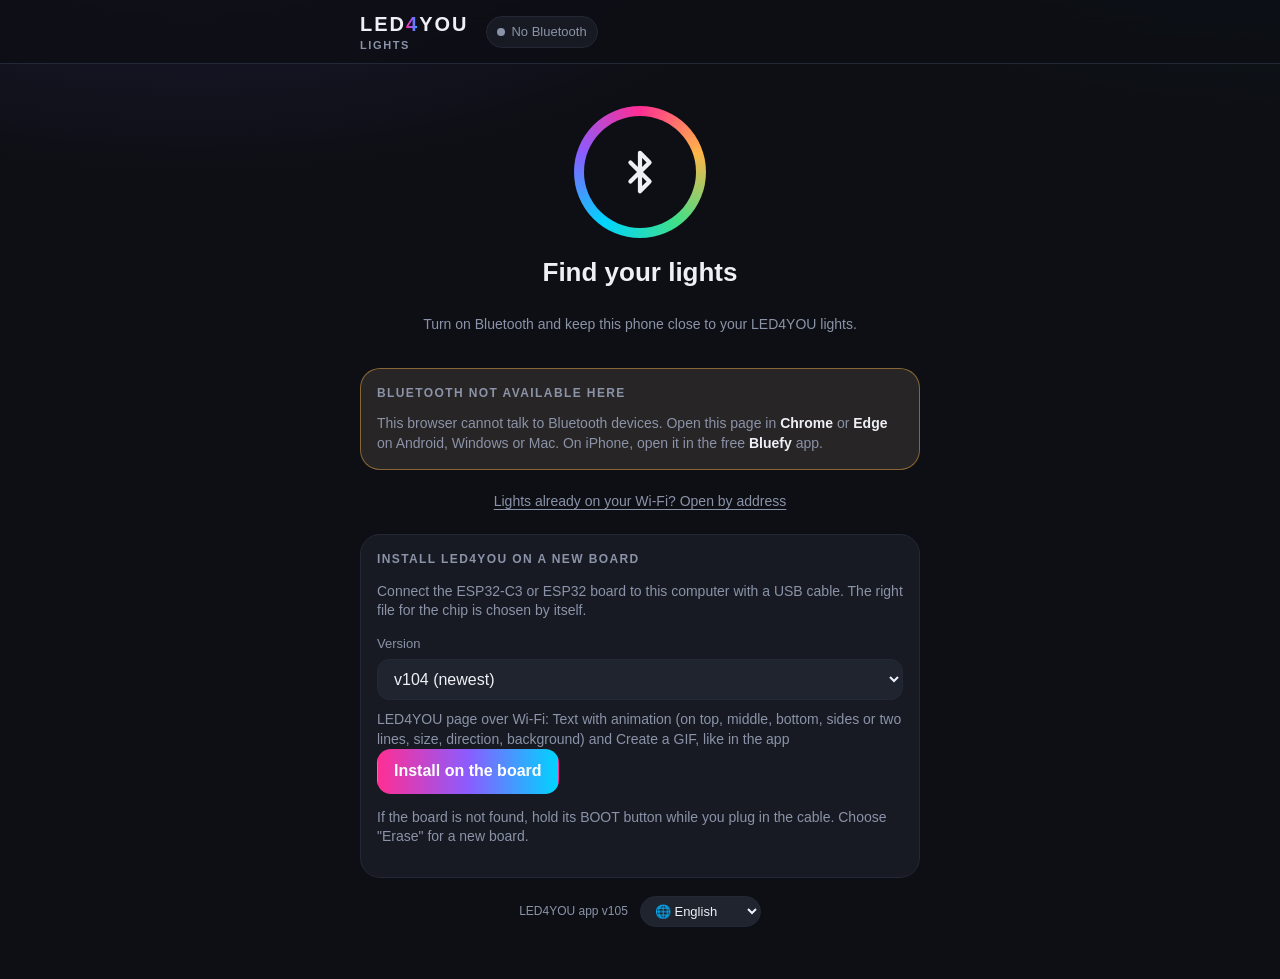
==== commit 3771efe9: "App v105: no fixed example sizes; GIF sizes follow the matrix (full, half), text GIF any matrix Co-A" ====
--- a/index.html
+++ b/index.html
@@ -6,8 +6,8 @@
 <title>LED4YOU</title>
 <meta name="theme-color" content="#0d0f14">
 <link rel="manifest" href="manifest.webmanifest">
-<script src="i18n.js?v=104"></script>
-<script src="studio.js?v=104"></script>
+<script src="i18n.js?v=105"></script>
+<script src="studio.js?v=105"></script>
 <link rel="icon" href="icon-192.png" type="image/png">
 <link rel="apple-touch-icon" href="icon-192.png">
 <meta name="mobile-web-app-capable" content="yes">
@@ -507,7 +507,7 @@
 	</div>
 	</section>
 </main>
-<div class="appver" id="appVer"><span data-notr>LED4YOU app v104</span></div>
+<div class="appver" id="appVer"><span data-notr>LED4YOU app v105</span></div>
 <div id="toast" role="alert"></div>
 <script>
 const FX=[[0,"Solid",0],[1,"Blink",0],[2,"Breathe",0],[3,"Wipe",0],[4,"Wipe Random",0],[5,"Random Colors",0],[6,"Sweep",0],[7,"Dynamic",0],[8,"Colorloop",0],[9,"Rainbow",0],[10,"Scan",0],[11,"Scan Dual",0],[12,"Fade",0],[13,"Theater",0],[14,"Theater Rainbow",0],[15,"Running",0],[16,"Saw",0],[17,"Twinkle",0],[18,"Dissolve",0],[19,"Dissolve Rnd",0],[20,"Sparkle",0],[21,"Sparkle Dark",0],[22,"Sparkle+",0],[23,"Strobe",0],[24,"Strobe Rainbow",0],[25,"Strobe Mega",0],[26,"Blink Rainbow",0],[27,"Android",0],[28,"Chase",0],[29,"Chase Random",0],[30,"Chase Rainbow",0],[31,"Chase Flash",0],[32,"Chase Flash Rnd",0],[33,"Rainbow Runner",0],[34,"Colorful",0],[35,"Traffic Light",0],[36,"Sweep Random",0],[37,"Chase 2",0],[38,"Aurora",0],[39,"Stream",0],[40,"Scanner",0],[41,"Lighthouse",0],[42,"Fireworks",0],[43,"Rain",0],[44,"Tetrix",0],[45,"Fire Flicker",0],[46,"Gradient",0],[47,"Loading",0],[48,"Rolling Balls",0],[49,"Fairy",0],[50,"Two Dots",0],[51,"Fairytwinkle",0],[52,"Running Dual",0],[53,"Image",0],[54,"Chase 3",0],[55,"Tri Wipe",0],[56,"Tri Fade",0],[57,"Lightning",0],[58,"ICU",0],[59,"Multi Comet",0],[60,"Scanner Dual",0],[61,"Stream 2",0],[62,"Oscillate",0],[63,"Pride 2015",0],[64,"Juggle",0],[65,"Palette",0],[66,"Fire 2012",0],[67,"Colorwaves",0],[68,"Bpm",0],[69,"Fill Noise",0],[70,"Noise 1",0],[71,"Noise 2",0],[72,"Noise 3",0],[73,"Noise 4",0],[74,"Colortwinkles",0],[75,"Lake",0],[76,"Meteor",0],[77,"Copy Segment",0],[78,"Railway",0],[79,"Ripple",0],[80,"Twinklefox",0],[81,"Twinklecat",0],[82,"Halloween Eyes",0],[83,"Solid Pattern",0],[84,"Solid Pattern Tri",0],[85,"Spots",0],[86,"Spots Fade",0],[87,"Glitter",0],[88,"Candle",0],[89,"Fireworks Starburst",0],[90,"Fireworks 1D",0],[91,"Bouncing Balls",0],[92,"Sinelon",0],[93,"Sinelon Dual",0],[94,"Sinelon Rainbow",0],[95,"Popcorn",0],[96,"Drip",0],[97,"Plasma",0],[98,"Percent",0],[99,"Ripple Rainbow",0],[100,"Heartbeat",0],[101,"Pacifica",0],[102,"Candle Multi",0],[103,"Solid Glitter",0],[104,"Sunrise",0],[105,"Phased",0],[106,"Twinkleup",0],[107,"Noise Pal",0],[108,"Sine",0],[109,"Phased Noise",0],[110,"Flow",0],[111,"Chunchun",0],[112,"Dancing Shadows",0],[113,"Washing Machine",0],[114,"Rotozoomer",1],[115,"Blends",0],[116,"TV Simulator",0],[117,"Dynamic Smooth",0],[118,"Spaceships",1],[119,"Crazy Bees",1],[120,"Ghost Rider",1],[121,"Blobs",1],[122,"Scrolling Text",1],[123,"Drift Rose",1],[124,"Distortion Waves",1],[125,"Soap",1],[126,"Octopus",1],[127,"Waving Cell",1],[128,"Pixels",0],[129,"Pixelwave",0],[130,"Juggles",0],[131,"Matripix",0],[132,"Gravimeter",0],[133,"Plasmoid",0],[134,"Puddles",0],[135,"Midnoise",0],[136,"Noisemeter",0],[137,"Freqwave",0],[138,"Freqmatrix",0],[139,"GEQ",1],[140,"Waterfall",0],[141,"Freqpixels",0],[143,"Noisefire",0],[144,"Puddlepeak",0],[145,"Noisemove",0],[146,"Noise2D",1],[147,"Perlin Move",0],[148,"Ripple Peak",0],[149,"Firenoise",1],[150,"Squared Swirl",1],[151,"PacMan",0],[152,"DNA",1],[153,"Matrix",1],[154,"Metaballs",1],[155,"Freqmap",0],[156,"Gravcenter",0],[157,"Gravcentric",0],[158,"Gravfreq",0],[159,"DJ Light",0],[160,"Funky Plank",1],[161,"Shimmer",0],[162,"Pulser",1],[163,"Blurz",0],[164,"Drift",1],[165,"Waverly",1],[166,"Sun Radiation",1],[167,"Colored Bursts",1],[168,"Julia",1],[172,"Game Of Life",1],[173,"Tartan",1],[174,"Polar Lights",1],[175,"Swirl",1],[176,"Lissajous",1],[177,"Frizzles",1],[178,"Plasma Ball",1],[179,"Flow Stripe",0],[180,"Hiphotic",1],[181,"Sindots",1],[182,"DNA Spiral",1],[183,"Black Hole",1],[184,"Wavesins",0],[185,"Rocktaves",0],[186,"Akemi",1],[187,"PS Volcano",1],[188,"PS Fire",1],[189,"PS Fireworks",1],[190,"PS Vortex",1],[191,"PS Fuzzy Noise",1],[192,"PS Ballpit",1],[193,"PS Box",1],[194,"PS Attractor",1],[195,"PS Impact",1],[196,"PS Waterfall",1],[197,"PS Spray",1],[198,"PS GEQ 2D",1],[199,"PS GEQ Nova",1],[200,"PS Ghost Rider",1],[201,"PS Blobs",1],[202,"PS DripDrop",0],[203,"PS Pinball",0],[204,"PS Dancing Shadows",0],[205,"PS Fireworks 1D",0],[206,"PS Sparkler",0],[207,"PS Hourglass",0],[208,"PS Spray 1D",0],[209,"PS 1D Balance",0],[210,"PS Chase",0],[211,"PS Starburst",0],[212,"PS GEQ 1D",0],[213,"PS Fire 1D",0],[214,"PS Sonic Stream",0],[215,"PS Sonic Boom",0],[216,"PS Springy",0],[217,"PS Galaxy",1],[218,"Color Clouds",0],[219,"Slow Transition",0]];
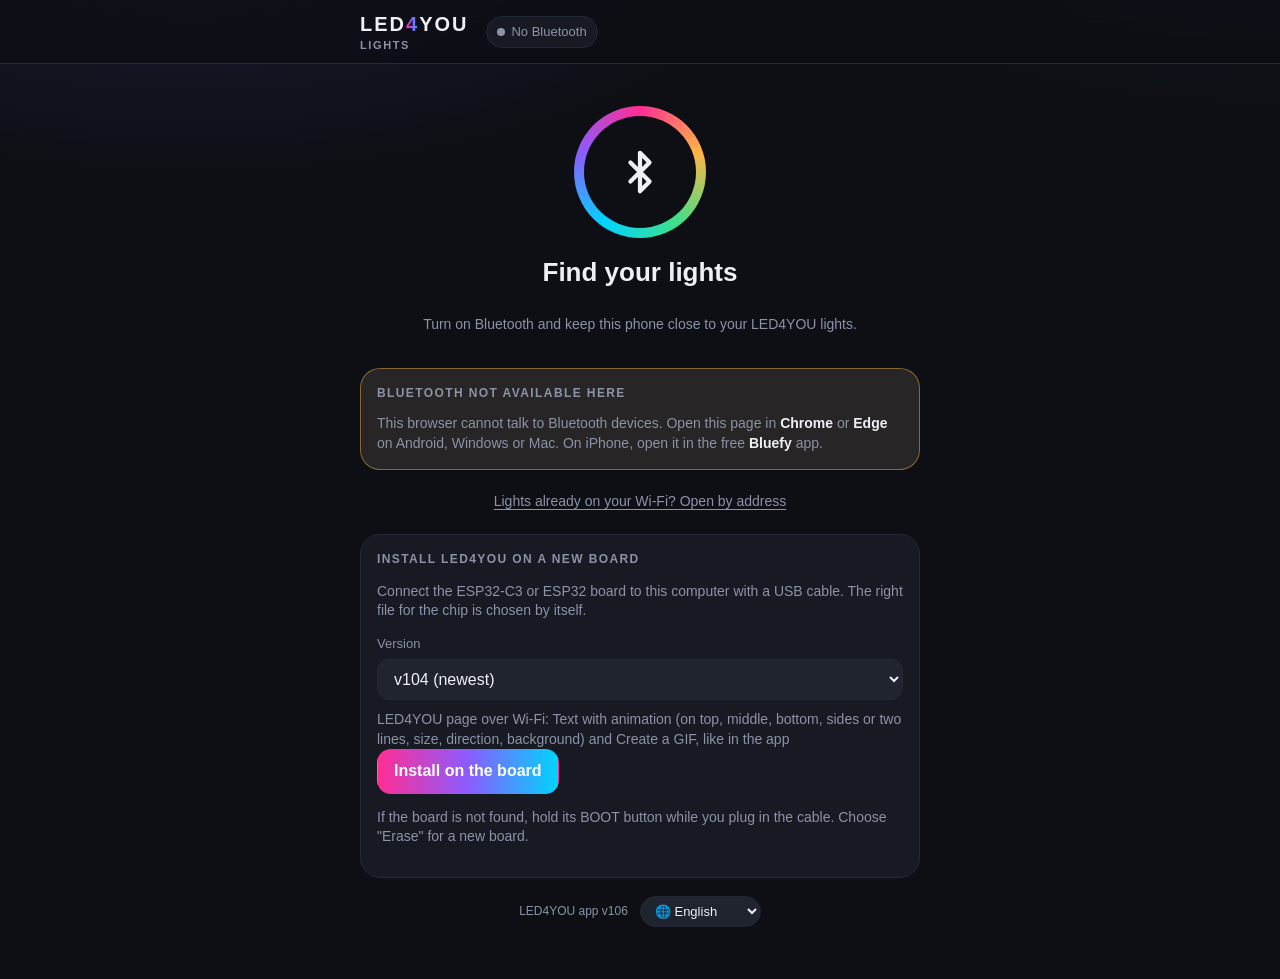
==== commit b23c725f: "App v106: Show on the lights works right after typing (button no longer waits for the preview) Co-Au" ====
--- a/index.html
+++ b/index.html
@@ -6,8 +6,8 @@
 <title>LED4YOU</title>
 <meta name="theme-color" content="#0d0f14">
 <link rel="manifest" href="manifest.webmanifest">
-<script src="i18n.js?v=105"></script>
-<script src="studio.js?v=105"></script>
+<script src="i18n.js?v=106"></script>
+<script src="studio.js?v=106"></script>
 <link rel="icon" href="icon-192.png" type="image/png">
 <link rel="apple-touch-icon" href="icon-192.png">
 <meta name="mobile-web-app-capable" content="yes">
@@ -507,7 +507,7 @@
 	</div>
 	</section>
 </main>
-<div class="appver" id="appVer"><span data-notr>LED4YOU app v105</span></div>
+<div class="appver" id="appVer"><span data-notr>LED4YOU app v106</span></div>
 <div id="toast" role="alert"></div>
 <script>
 const FX=[[0,"Solid",0],[1,"Blink",0],[2,"Breathe",0],[3,"Wipe",0],[4,"Wipe Random",0],[5,"Random Colors",0],[6,"Sweep",0],[7,"Dynamic",0],[8,"Colorloop",0],[9,"Rainbow",0],[10,"Scan",0],[11,"Scan Dual",0],[12,"Fade",0],[13,"Theater",0],[14,"Theater Rainbow",0],[15,"Running",0],[16,"Saw",0],[17,"Twinkle",0],[18,"Dissolve",0],[19,"Dissolve Rnd",0],[20,"Sparkle",0],[21,"Sparkle Dark",0],[22,"Sparkle+",0],[23,"Strobe",0],[24,"Strobe Rainbow",0],[25,"Strobe Mega",0],[26,"Blink Rainbow",0],[27,"Android",0],[28,"Chase",0],[29,"Chase Random",0],[30,"Chase Rainbow",0],[31,"Chase Flash",0],[32,"Chase Flash Rnd",0],[33,"Rainbow Runner",0],[34,"Colorful",0],[35,"Traffic Light",0],[36,"Sweep Random",0],[37,"Chase 2",0],[38,"Aurora",0],[39,"Stream",0],[40,"Scanner",0],[41,"Lighthouse",0],[42,"Fireworks",0],[43,"Rain",0],[44,"Tetrix",0],[45,"Fire Flicker",0],[46,"Gradient",0],[47,"Loading",0],[48,"Rolling Balls",0],[49,"Fairy",0],[50,"Two Dots",0],[51,"Fairytwinkle",0],[52,"Running Dual",0],[53,"Image",0],[54,"Chase 3",0],[55,"Tri Wipe",0],[56,"Tri Fade",0],[57,"Lightning",0],[58,"ICU",0],[59,"Multi Comet",0],[60,"Scanner Dual",0],[61,"Stream 2",0],[62,"Oscillate",0],[63,"Pride 2015",0],[64,"Juggle",0],[65,"Palette",0],[66,"Fire 2012",0],[67,"Colorwaves",0],[68,"Bpm",0],[69,"Fill Noise",0],[70,"Noise 1",0],[71,"Noise 2",0],[72,"Noise 3",0],[73,"Noise 4",0],[74,"Colortwinkles",0],[75,"Lake",0],[76,"Meteor",0],[77,"Copy Segment",0],[78,"Railway",0],[79,"Ripple",0],[80,"Twinklefox",0],[81,"Twinklecat",0],[82,"Halloween Eyes",0],[83,"Solid Pattern",0],[84,"Solid Pattern Tri",0],[85,"Spots",0],[86,"Spots Fade",0],[87,"Glitter",0],[88,"Candle",0],[89,"Fireworks Starburst",0],[90,"Fireworks 1D",0],[91,"Bouncing Balls",0],[92,"Sinelon",0],[93,"Sinelon Dual",0],[94,"Sinelon Rainbow",0],[95,"Popcorn",0],[96,"Drip",0],[97,"Plasma",0],[98,"Percent",0],[99,"Ripple Rainbow",0],[100,"Heartbeat",0],[101,"Pacifica",0],[102,"Candle Multi",0],[103,"Solid Glitter",0],[104,"Sunrise",0],[105,"Phased",0],[106,"Twinkleup",0],[107,"Noise Pal",0],[108,"Sine",0],[109,"Phased Noise",0],[110,"Flow",0],[111,"Chunchun",0],[112,"Dancing Shadows",0],[113,"Washing Machine",0],[114,"Rotozoomer",1],[115,"Blends",0],[116,"TV Simulator",0],[117,"Dynamic Smooth",0],[118,"Spaceships",1],[119,"Crazy Bees",1],[120,"Ghost Rider",1],[121,"Blobs",1],[122,"Scrolling Text",1],[123,"Drift Rose",1],[124,"Distortion Waves",1],[125,"Soap",1],[126,"Octopus",1],[127,"Waving Cell",1],[128,"Pixels",0],[129,"Pixelwave",0],[130,"Juggles",0],[131,"Matripix",0],[132,"Gravimeter",0],[133,"Plasmoid",0],[134,"Puddles",0],[135,"Midnoise",0],[136,"Noisemeter",0],[137,"Freqwave",0],[138,"Freqmatrix",0],[139,"GEQ",1],[140,"Waterfall",0],[141,"Freqpixels",0],[143,"Noisefire",0],[144,"Puddlepeak",0],[145,"Noisemove",0],[146,"Noise2D",1],[147,"Perlin Move",0],[148,"Ripple Peak",0],[149,"Firenoise",1],[150,"Squared Swirl",1],[151,"PacMan",0],[152,"DNA",1],[153,"Matrix",1],[154,"Metaballs",1],[155,"Freqmap",0],[156,"Gravcenter",0],[157,"Gravcentric",0],[158,"Gravfreq",0],[159,"DJ Light",0],[160,"Funky Plank",1],[161,"Shimmer",0],[162,"Pulser",1],[163,"Blurz",0],[164,"Drift",1],[165,"Waverly",1],[166,"Sun Radiation",1],[167,"Colored Bursts",1],[168,"Julia",1],[172,"Game Of Life",1],[173,"Tartan",1],[174,"Polar Lights",1],[175,"Swirl",1],[176,"Lissajous",1],[177,"Frizzles",1],[178,"Plasma Ball",1],[179,"Flow Stripe",0],[180,"Hiphotic",1],[181,"Sindots",1],[182,"DNA Spiral",1],[183,"Black Hole",1],[184,"Wavesins",0],[185,"Rocktaves",0],[186,"Akemi",1],[187,"PS Volcano",1],[188,"PS Fire",1],[189,"PS Fireworks",1],[190,"PS Vortex",1],[191,"PS Fuzzy Noise",1],[192,"PS Ballpit",1],[193,"PS Box",1],[194,"PS Attractor",1],[195,"PS Impact",1],[196,"PS Waterfall",1],[197,"PS Spray",1],[198,"PS GEQ 2D",1],[199,"PS GEQ Nova",1],[200,"PS Ghost Rider",1],[201,"PS Blobs",1],[202,"PS DripDrop",0],[203,"PS Pinball",0],[204,"PS Dancing Shadows",0],[205,"PS Fireworks 1D",0],[206,"PS Sparkler",0],[207,"PS Hourglass",0],[208,"PS Spray 1D",0],[209,"PS 1D Balance",0],[210,"PS Chase",0],[211,"PS Starburst",0],[212,"PS GEQ 1D",0],[213,"PS Fire 1D",0],[214,"PS Sonic Stream",0],[215,"PS Sonic Boom",0],[216,"PS Springy",0],[217,"PS Galaxy",1],[218,"Color Clouds",0],[219,"Slow Transition",0]];
